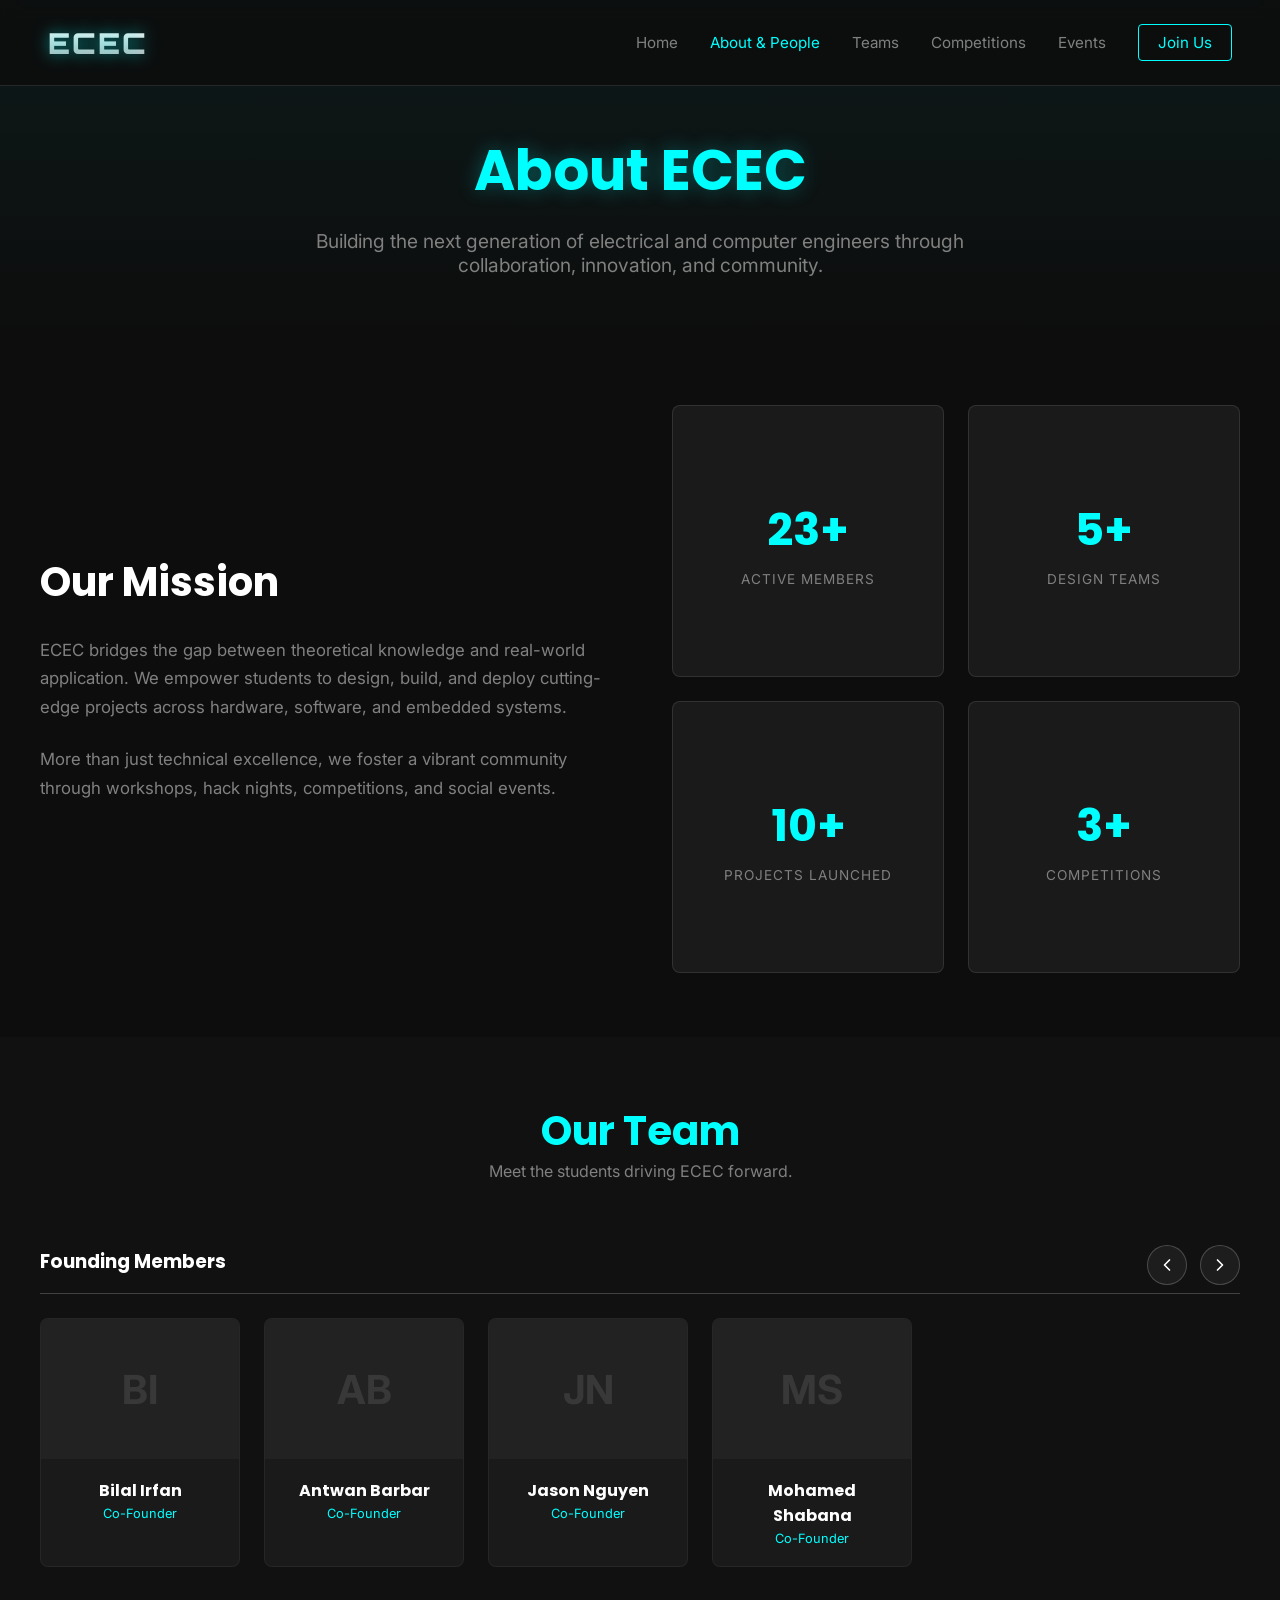
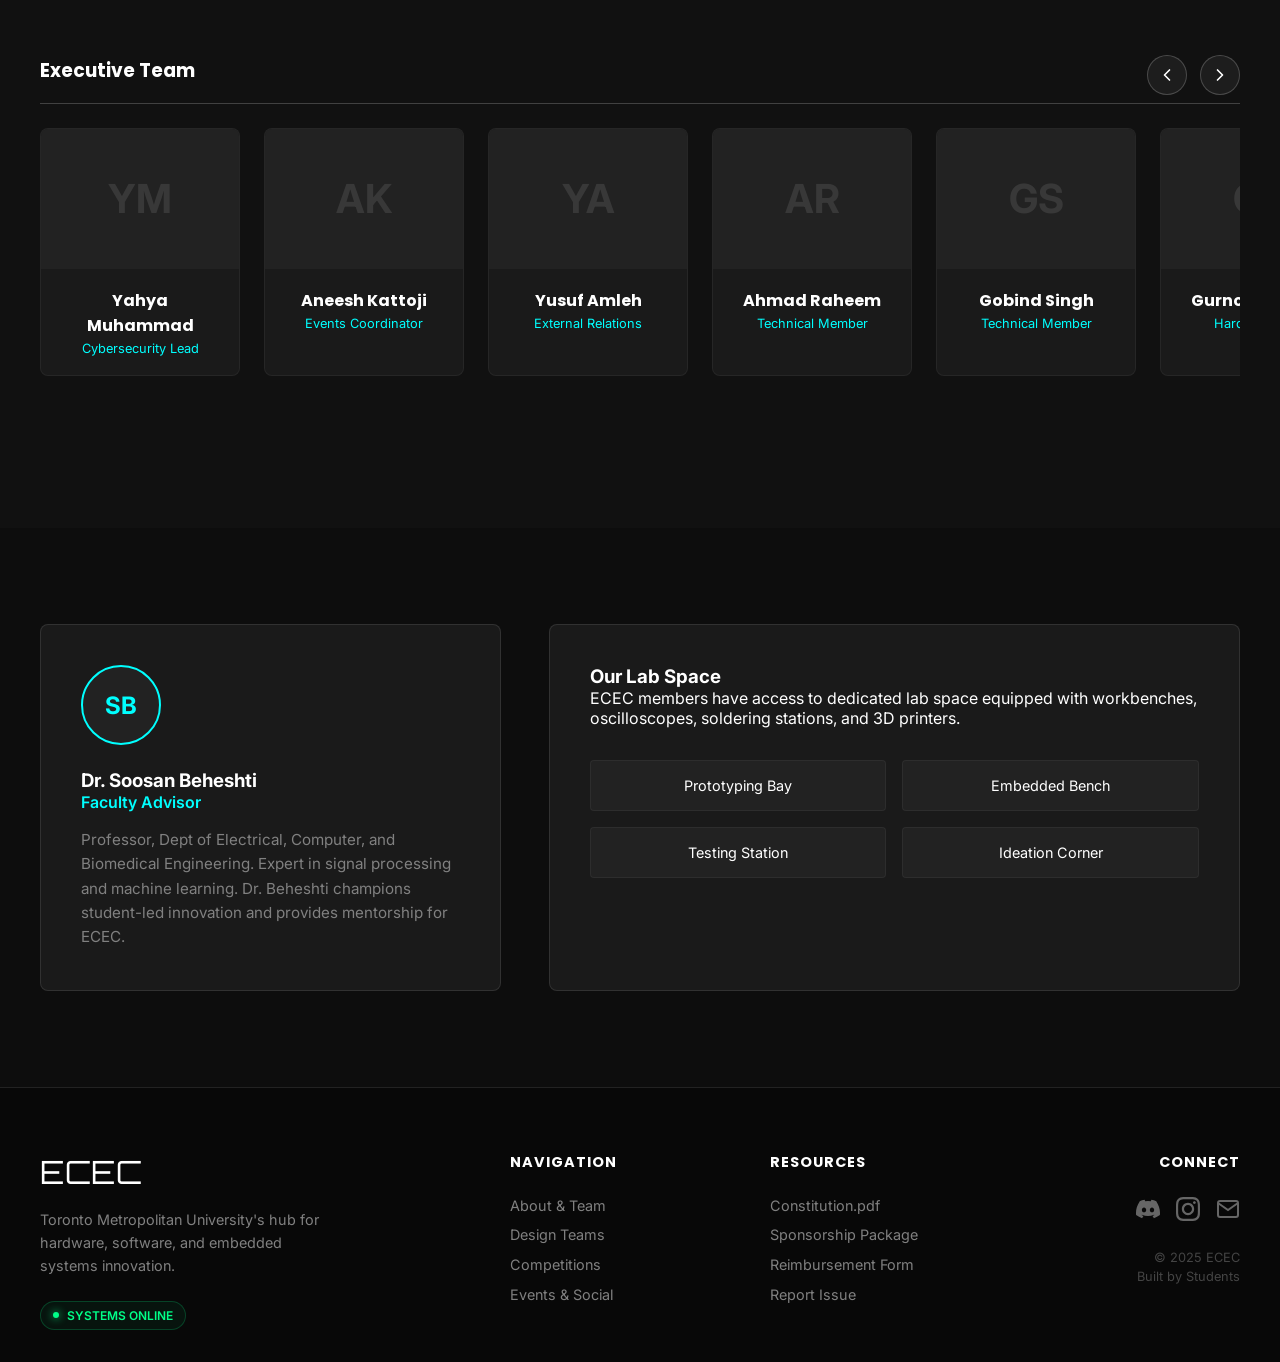
==== about.html @ d382c31d "Add files via upload" ====
<!DOCTYPE html>
<html lang="en">
<head>
    <meta charset="UTF-8">
    <meta name="viewport" content="width=device-width, initial-scale=1.0">
    <title>About - ECEC</title>
    
    <!-- Fonts -->
    <link rel="preconnect" href="https://fonts.googleapis.com">
    <link rel="preconnect" href="https://fonts.gstatic.com" crossorigin>
    <link href="https://fonts.googleapis.com/css2?family=Inter:wght@400;500;600&family=Poppins:wght@600;700;800&display=swap" rel="stylesheet">
    <link href="https://fonts.googleapis.com/css2?family=Orbitron:wght@900&display=swap" rel="stylesheet">
    
    <link rel="stylesheet" href="style.css">
    <link rel="stylesheet" href="about.css">
</head>
<body>

    <!-- Scroll Progress -->
    <div id="scroll-progress"></div>

    <!-- Navbar -->
    <nav class="navbar">
        <a href="index.html" class="nav-logo">ECEC</a>
        <div class="nav-links">
            <a href="index.html">Home</a>
            <a href="about.html" class="active">About & People</a>
            <a href="teams.html">Teams</a>
            <a href="competitions.html">Competitions</a>
            <a href="events.html">Events</a>
            <a href="contact.html" class="cta-link">Join Us</a>
        </div>
        <div class="mobile-menu-btn">☰</div>
    </nav>

    <!-- Page Hero -->
    <header class="page-hero">
        <div class="hero-content">
            <h1>About ECEC</h1>
            <p>Building the next generation of electrical and computer engineers through collaboration, innovation, and community.</p>
        </div>
    </header>

    <!-- Mission & Stats Section -->
    <section class="mission-section">
        <div class="container mission-layout">
            <div class="mission-text">
                <h2>Our Mission</h2>
                <p>ECEC bridges the gap between theoretical knowledge and real-world application. We empower students to design, build, and deploy cutting-edge projects across hardware, software, and embedded systems.</p>
                <p>More than just technical excellence, we foster a vibrant community through workshops, hack nights, competitions, and social events.</p>
            </div>
            <div class="stats-grid">
                <div class="stat-card"><div class="stat-number">23+</div><div class="stat-label">Active Members</div></div>
                <div class="stat-card"><div class="stat-number">5+</div><div class="stat-label">Design Teams</div></div>
                <div class="stat-card"><div class="stat-number">10+</div><div class="stat-label">Projects Launched</div></div>
                <div class="stat-card"><div class="stat-number">3+</div><div class="stat-label">Competitions</div></div>
            </div>
        </div>
    </section>

    <!-- Team Section -->
    <section class="people-section">
        <div class="container people-container">
            <div class="section-header">
                <h2>Our Team</h2>
                <p>Meet the students driving ECEC forward.</p>
            </div>

            <!-- Row 1: Founders -->
            <div class="people-row">
                <div class="category-group">
                    <div class="group-header">
                        <h3>Founding Members</h3>
                        <div class="scroll-controls">
                            <!-- Scroll Founders Grid -->
                            <button class="scroll-btn left" aria-label="Scroll Left" onclick="scrollGrid('founders-grid', -300)">
                                <svg width="24" height="24" viewBox="0 0 24 24" fill="none" stroke="currentColor" stroke-width="2"><polyline points="15 18 9 12 15 6"></polyline></svg>
                            </button>
                            <button class="scroll-btn right" aria-label="Scroll Right" onclick="scrollGrid('founders-grid', 300)">
                                <svg width="24" height="24" viewBox="0 0 24 24" fill="none" stroke="currentColor" stroke-width="2"><polyline points="9 18 15 12 9 6"></polyline></svg>
                            </button>
                        </div>
                    </div>
                    
                    <div class="scroll-container" id="founders-grid">
                        <div class="people-grid">
                            <div class="person-card"><div class="initials">BI</div><div class="person-info"><h4>Bilal Irfan</h4><span class="role">Co-Founder</span></div></div>
                            <div class="person-card"><div class="initials">AB</div><div class="person-info"><h4>Antwan Barbar</h4><span class="role">Co-Founder</span></div></div>
                            <div class="person-card"><div class="initials">JN</div><div class="person-info"><h4>Jason Nguyen</h4><span class="role">Co-Founder</span></div></div>
                            <div class="person-card"><div class="initials">MS</div><div class="person-info"><h4>Mohamed Shabana</h4><span class="role">Co-Founder</span></div></div>
                        </div>
                    </div>
                </div>
            </div>

            <!-- Row 2: Execs (DUPLICATE REMOVED & ID FIXED) -->
            <div class="people-row">
                <div class="category-group">
                    <div class="group-header">
                        <h3>Executive Team</h3>
                        <div class="scroll-controls">
                            <!-- FIXED: Now targeting 'exec-grid' instead of 'founders-grid' -->
                            <button class="scroll-btn left" aria-label="Scroll Left" onclick="scrollGrid('exec-grid', -300)">
                                <svg width="24" height="24" viewBox="0 0 24 24" fill="none" stroke="currentColor" stroke-width="2"><polyline points="15 18 9 12 15 6"></polyline></svg>
                            </button>
                            <button class="scroll-btn right" aria-label="Scroll Right" onclick="scrollGrid('exec-grid', 300)">
                                <svg width="24" height="24" viewBox="0 0 24 24" fill="none" stroke="currentColor" stroke-width="2"><polyline points="9 18 15 12 9 6"></polyline></svg>
                            </button>
                        </div>
                    </div>

                    <div class="scroll-container" id="exec-grid">
                        <div class="people-grid">
                            <div class="person-card"><div class="initials">YM</div><div class="person-info"><h4>Yahya Muhammad</h4><span class="role">Cybersecurity Lead</span></div></div>
                            <div class="person-card"><div class="initials">AK</div><div class="person-info"><h4>Aneesh Kattoji</h4><span class="role">Events Coordinator</span></div></div>
                            <div class="person-card"><div class="initials">YA</div><div class="person-info"><h4>Yusuf Amleh</h4><span class="role">External Relations</span></div></div>
                            <div class="person-card"><div class="initials">AR</div><div class="person-info"><h4>Ahmad Raheem</h4><span class="role">Technical Member</span></div></div>
                            <div class="person-card"><div class="initials">GS</div><div class="person-info"><h4>Gobind Singh</h4><span class="role">Technical Member</span></div></div>
                            <div class="person-card"><div class="initials">GB</div><div class="person-info"><h4>Gurnoor Bhatoa</h4><span class="role">Hardware Lead</span></div></div>
                            <div class="person-card"><div class="initials">KK</div><div class="person-info"><h4>Kagan Katran</h4><span class="role">Innovation Officer</span></div></div>
                            <div class="person-card"><div class="initials">DI</div><div class="person-info"><h4>Daanisha Islam</h4><span class="role">Electronics Specialist</span></div></div>
                            <div class="person-card"><div class="initials">AS</div><div class="person-info"><h4>Anokh Soin</h4><span class="role">Circuit Design Lead</span></div></div>
                            <div class="person-card"><div class="initials">SC</div><div class="person-info"><h4>Sheldon Cerejo</h4><span class="role">Media Director</span></div></div>
                            <div class="person-card"><div class="initials">AS</div><div class="person-info"><h4>Abesa Sivananthan</h4><span class="role">Research Coord.</span></div></div>
                            <div class="person-card"><div class="initials">BT</div><div class="person-info"><h4>Bhavishey Thapar</h4><span class="role">Technical Advisor</span></div></div>
                            <div class="person-card"><div class="initials">TK</div><div class="person-info"><h4>Talha Khalid</h4><span class="role">Competitions Lead</span></div></div>
                            <div class="person-card"><div class="initials">MY</div><div class="person-info"><h4>Muneebah Younas</h4><span class="role">Academic Liaison</span></div></div>
                            <div class="person-card"><div class="initials">MA</div><div class="person-info"><h4>Mina Adnan</h4><span class="role">Robotics Lead</span></div></div>
                            <div class="person-card"><div class="initials">FM</div><div class="person-info"><h4>Fatema Mirza</h4><span class="role">Technical Member</span></div></div>
                            <div class="person-card"><div class="initials">AH</div><div class="person-info"><h4>Amir Halvachi</h4><span class="role">Avionics Lead</span></div></div>
                        </div>
                    </div>
                </div>
            </div>

        </div>
    </section>

    <!-- Faculty & Lab Section -->
    <section class="faculty-section">
        <div class="container faculty-grid">
            <div class="faculty-card">
                <div class="faculty-initials">SB</div>
                <h3>Dr. Soosan Beheshti</h3>
                <p class="faculty-title">Faculty Advisor</p>
                <p class="faculty-bio">Professor, Dept of Electrical, Computer, and Biomedical Engineering. Expert in signal processing and machine learning. Dr. Beheshti champions student-led innovation and provides mentorship for ECEC.</p>
            </div>
            <div class="lab-card">
                <h3>Our Lab Space</h3>
                <p>ECEC members have access to dedicated lab space equipped with workbenches, oscilloscopes, soldering stations, and 3D printers.</p>
                <div class="lab-features">
                    <span>Prototyping Bay</span><span>Embedded Bench</span><span>Testing Station</span><span>Ideation Corner</span>
                </div>
            </div>
        </div>
    </section>

    <!-- System Footer -->
    <footer class="sys-footer">
        <div class="footer-grid">
            <div class="footer-col brand-col">
                <a href="index.html" class="footer-logo">ECEC</a>
                <p class="footer-desc">Toronto Metropolitan University's hub for hardware, software, and embedded systems innovation.</p>
                <div class="status-badge"><span class="dot"></span> SYSTEMS ONLINE</div>
            </div>
            <div class="footer-col">
                <h4>NAVIGATION</h4>
                <ul class="footer-links">
                    <li><a href="about.html">About & Team</a></li>
                    <li><a href="teams.html">Design Teams</a></li>
                    <li><a href="competitions.html">Competitions</a></li>
                    <li><a href="events.html">Events & Social</a></li>
                </ul>
            </div>
            <div class="footer-col">
                <h4>RESOURCES</h4>
                <ul class="footer-links">
                    <li><a href="#">Constitution.pdf</a></li>
                    <li><a href="#">Sponsorship Package</a></li>
                    <li><a href="#">Reimbursement Form</a></li>
                    <li><a href="contact.html">Report Issue</a></li>
                </ul>
            </div>
            <div class="footer-col">
                <h4>CONNECT</h4>
                <div class="social-icons">
                    <a href="#" aria-label="Discord"><svg width="24" height="24" viewBox="0 0 24 24" fill="currentColor"><path d="M20.317 4.37a19.791 19.791 0 0 0-4.885-1.515.074.074 0 0 0-.079.037c-.21.375-.444.864-.608 1.25a18.27 18.27 0 0 0-5.487 0 12.64 12.64 0 0 0-.617-1.25.077.077 0 0 0-.079-.037A19.736 19.736 0 0 0 3.677 4.37a.07.07 0 0 0-.032.027C.533 9.046-.32 13.58.099 18.057a.082.082 0 0 0 .031.057 19.9 19.9 0 0 0 5.993 3.03.078.078 0 0 0 .084-.028 14.09 14.09 0 0 0 1.226-1.994.076.076 0 0 0-.041-.106 13.107 13.107 0 0 1-1.872-.892.077.077 0 0 1-.008-.128 10.2 10.2 0 0 0 .372-.292.074.074 0 0 1 .077-.01c3.928 1.793 8.18 1.793 12.062 0a.074.074 0 0 1 .078.01c.12.098.246.198.373.292a.077.077 0 0 1-.006.127 12.299 12.299 0 0 1-1.873.892.077.077 0 0 0-.041.107c.36.698.772 1.362 1.225 1.993a.076.076 0 0 0 .084.028 19.839 19.839 0 0 0 6.002-3.03.077.077 0 0 0 .032-.054c.5-5.177-.838-9.674-3.549-13.66a.061.061 0 0 0-.031-.03zM8.02 15.33c-1.183 0-2.157-1.085-2.157-2.419 0-1.333.956-2.419 2.157-2.419 1.21 0 2.176 1.096 2.157 2.42 0 1.333-.956 2.418-2.157 2.418zm7.975 0c-1.183 0-2.157-1.085-2.157-2.419 0-1.333.955-2.419 2.157-2.419 1.21 0 2.176 1.096 2.157 2.42 0 1.333-.946 2.418-2.157 2.418z"/></svg></a>
                    <a href="#" aria-label="Instagram"><svg width="24" height="24" viewBox="0 0 24 24" fill="currentColor"><path d="M12 2.163c3.204 0 3.584.012 4.85.07 3.252.148 4.771 1.691 4.919 4.919.058 1.265.069 1.645.069 4.849 0 3.205-.012 3.584-.069 4.849-.149 3.225-1.664 4.771-4.919 4.919-1.266.058-1.644.07-4.85.07-3.204 0-3.584-.012-4.849-.07-3.26-.149-4.771-1.699-4.919-4.92-.058-1.265-.07-1.644-.07-4.849 0-3.204.013-3.583.07-4.849.149-3.227 1.664-4.771 4.919-4.919 1.266-.057 1.645-.069 4.849-.069zm0-2.163c-3.259 0-3.667.014-4.947.072-4.358.2-6.78 2.618-6.98 6.98-.059 1.281-.073 1.689-.073 4.948 0 3.259.014 3.668.072 4.948.2 4.358 2.618 6.78 6.98 6.98 1.281.058 1.689.072 4.948.072 3.259 0 3.668-.014 4.948-.072 4.354-.2 6.782-2.618 6.979-6.98.059-1.28.073-1.689.073-4.948 0-3.259-.014-3.667-.072-4.947-.196-4.354-2.617-6.78-6.979-6.98-1.281-.059-1.69-.073-4.949-.073zm0 5.838c-3.403 0-6.162 2.759-6.162 6.162s2.759 6.163 6.162 6.163 6.162-2.759 6.162-6.163c0-3.403-2.759-6.162-6.162-6.162zm0 10.162c-2.209 0-4-1.79-4-4 0-2.209 1.791-4 4-4s4 1.791 4 4c0 2.21-1.791 4-4 4zm6.406-11.845c-.796 0-1.441.645-1.441 1.44s.645 1.44 1.441 1.44c.795 0 1.439-.645 1.439-1.44s-.644-1.44-1.439-1.44z"/></svg></a>
                    <a href="#" aria-label="Email"><svg width="24" height="24" viewBox="0 0 24 24" fill="none" stroke="currentColor" stroke-width="2"><path d="M4 4h16c1.1 0 2 .9 2 2v12c0 1.1-.9 2-2 2H4c-1.1 0-2-.9-2-2V6c0-1.1.9-2 2-2z"></path><polyline points="22,6 12,13 2,6"></polyline></svg></a>
                </div>
                <p class="copyright">&copy; 2025 ECEC<br>Built by Students</p>
            </div>
        </div>
    </footer>

    <script src="script.js"></script>
    <script>
        function scrollGrid(elementId, distance) {
            const container = document.getElementById(elementId);
            if (container) {
                container.scrollBy({
                    left: distance,
                    behavior: 'smooth'
                });
            } else {
                console.error("Container not found:", elementId);
            }
        }
    </script>

</body>
</html>
---- style.css ----
/* style.css - Complete Updated File */

/* Variables */
:root {
    --bg-color: #0D0D0D;
    --card-bg: #1A1A1A;
    --neon-blue: #00FFFF;
    --text-color: #FFFFFF;
    --text-muted: #808080;
    --font-heading: 'Poppins', sans-serif; /* Default Heading */
    --font-body: 'Inter', sans-serif;
    --font-tech: 'Orbitron', sans-serif; /* For Logo */
    --font-cool: 'Space Grotesk', sans-serif; /* For Feature Titles */
}

/* Reset */
* { margin: 0; padding: 0; box-sizing: border-box; }

body {
    background-color: var(--bg-color);
    color: var(--text-color);
    font-family: var(--font-body);
    overflow-x: hidden;
    display: flex;
    flex-direction: column;
    min-height: 100vh;
}

a { text-decoration: none; color: inherit; }

/* Loader */
#loader {
    position: fixed; top: 0; left: 0; width: 100%; height: 100%;
    background: var(--bg-color); z-index: 9999;
    display: flex; justify-content: center; align-items: center;
    transition: opacity 0.5s ease;
}
.loader-content { text-align: center; width: 300px; }
.glitch-text { 
    font-family: 'Orbitron', sans-serif; /* Change this line */
    font-weight: 900; /* Make it extra bold */
    letter-spacing: 4px; /* Give it some techy spacing */
    font-size: 4rem; 
    color: var(--neon-blue); 
    text-shadow: 0 0 20px var(--neon-blue); 
    margin-bottom: 20px; 
}
.progress-bar { width: 100%; height: 4px; background: #333; border-radius: 2px; overflow: hidden; }
.progress-fill { width: 0%; height: 100%; background: var(--neon-blue); box-shadow: 0 0 10px var(--neon-blue); transition: width 0.2s; }
.loader-status { display: flex; justify-content: space-between; color: var(--neon-blue); font-family: monospace; font-size: 0.9rem; margin-top: 10px; }

/* Scroll Progress */
#scroll-progress {
    position: fixed; top: 0; left: 0; height: 3px; background: var(--neon-blue);
    width: 0%; z-index: 1000; box-shadow: 0 0 10px var(--neon-blue);
}

/* Navbar */
.navbar {
    position: fixed; top: 0; width: 100%; padding: 1.5rem 3rem;
    display: flex; justify-content: space-between; align-items: center;
    background: rgba(13, 13, 13, 0.8); backdrop-filter: blur(10px); z-index: 100;
    border-bottom: 1px solid rgba(255, 255, 255, 0.1);
}

/* Navbar Logo Styling & Animation (UPDATED: Option 1 Orbitron) */
.nav-logo {
    font-family: var(--font-tech); /* NEW FONT */
    font-weight: 900; 
    font-size: 1.8rem;
    letter-spacing: 2px;
    background: linear-gradient(to bottom, #fff, #aaa);
    -webkit-background-clip: text;
    -webkit-text-fill-color: transparent;
    text-shadow: 0px 0px 15px rgba(0, 255, 255, 0.5); /* Cyan Glow */
    text-decoration: none;
    text-transform: uppercase;
    position: relative;
    transition: all 0.3s cubic-bezier(0.4, 0, 0.2, 1);
}

.nav-logo:hover {
    letter-spacing: 4px; /* Expands width */
    text-shadow: 
        0 0 10px rgba(0, 255, 255, 0.8),
        0 0 20px rgba(0, 255, 255, 0.4),
        0 0 40px rgba(0, 255, 255, 0.2);
    transform: translateY(-1px);
}

.nav-logo::after {
    content: '';
    display: inline-block;
    width: 8px;
    height: 8px;
    background-color: var(--neon-blue);
    margin-left: 5px;
    box-shadow: 0 0 10px var(--neon-blue);
    opacity: 0;
    transition: opacity 0.2s;
}

.nav-logo:hover::after {
    opacity: 1;
    animation: blink 1s infinite;
}

@keyframes blink {
    0%, 100% { opacity: 1; }
    50% { opacity: 0; }
}

.nav-links { display: flex; gap: 2rem; align-items: center; }
.nav-links a { font-family: var(--font-body); font-size: 0.95rem; color: var(--text-muted); transition: color 0.3s; }
.nav-links a:hover, .nav-links a.active { color: var(--neon-blue); }
.nav-links .cta-link {
    padding: 0.5rem 1.2rem; border: 1px solid var(--neon-blue); color: var(--neon-blue);
    border-radius: 4px; transition: all 0.3s;
}
.nav-links .cta-link:hover { background: var(--neon-blue); color: var(--bg-color); box-shadow: 0 0 15px rgba(0, 255, 255, 0.4); }
.mobile-menu-btn { display: none; cursor: pointer; font-size: 1.5rem; }

/* Hero Section */
.hero {
    position: relative;
    height: 100vh;
    display: flex;
    justify-content: center;
    align-items: center;
    text-align: center;
    padding: 0 2rem;
    width: 100%;
}

#particle-canvas { position: absolute; top: 0; left: 0; width: 100%; height: 100%; z-index: 1; }

.hero-content {
    position: relative;
    z-index: 2;
    max-width: 900px;
    margin: 0 auto;
}

.hero h1 {
    font-family: var(--font-heading);
    font-size: 4.5rem;
    line-height: 1.1;
    margin-bottom: 1.5rem;
    font-weight: 800;
    letter-spacing: -1px;
}
.hero h1 .highlight { color: var(--neon-blue); text-shadow: 0 0 30px rgba(0, 255, 255, 0.3); }

.hero p {
    font-size: 1.2rem; color: var(--text-muted); margin-bottom: 2.5rem;
    max-width: 700px; margin-left: auto; margin-right: auto;
}

.hero-buttons { display: flex; gap: 1rem; justify-content: center; }
.btn { padding: 1rem 2.5rem; font-weight: 600; border-radius: 6px; transition: all 0.3s ease; cursor: pointer; }
.btn.primary { background: linear-gradient(135deg, var(--neon-blue), rgba(0, 255, 255, 0.7)); color: var(--bg-color); box-shadow: 0 4px 15px rgba(0, 255, 255, 0.3); }
.btn.primary:hover { transform: translateY(-2px); box-shadow: 0 6px 20px rgba(0, 255, 255, 0.5); }
.btn.secondary { background: transparent; color: var(--text-color); border: 1px solid rgba(255, 255, 255, 0.2); }
.btn.secondary:hover { border-color: var(--text-color); }

/* Features Section (UPDATED) */
.features-section { padding: 6rem 2rem; background: var(--bg-color); position: relative; z-index: 2; }
.container { max-width: 1200px; margin: 0 auto; display: grid; grid-template-columns: repeat(auto-fit, minmax(250px, 1fr)); gap: 2rem; }

.feature-card { 
    background: var(--card-bg); 
    padding: 2rem; 
    border-radius: 12px; 
    border: 1px solid rgba(255, 255, 255, 0.05); 
    transition: all 0.3s ease;
    text-decoration: none;
    display: flex;
    flex-direction: column;
    color: inherit;
    justify-content: space-between; /* Fix for spacing */
    min-height: 280px; /* Adjusted height */
}

.feature-card:hover { border-color: var(--neon-blue); transform: translateY(-5px); box-shadow: 0 10px 30px rgba(0, 0, 0, 0.5); }

.feature-card .icon { font-size: 2.5rem; margin-bottom: 1rem; }

/* New Cool Font for Titles */
.feature-card h3 { 
    font-family: var(--font-cool); 
    margin-bottom: 0.5rem; 
    color: var(--text-color);
    font-size: 1.5rem;
    text-transform: uppercase;
    letter-spacing: 1px;
}

.feature-card p { 
    font-size: 0.95rem; 
    color: var(--text-muted); 
    line-height: 1.6; 
    margin-bottom: 2rem; /* Added spacing */
    flex-grow: 1; 
}

/* Learn More Link Animation */
.learn-more {
    margin-top: auto;
    color: var(--neon-blue);
    font-size: 0.9rem;
    font-weight: 600;
    opacity: 0;
    transform: translateY(10px);
    transition: all 0.3s ease;
}

.feature-card:hover .learn-more {
    opacity: 1;
    transform: translateY(0);
}

/* System Footer Styling (UPDATED Alignment) */
.sys-footer {
    background: #080808;
    border-top: 1px solid #222;
    padding: 4rem 2rem 2rem;
    font-size: 0.9rem;
    margin-top: auto; 
}

.footer-grid {
    max-width: 1200px;
    margin: 0 auto;
    display: grid;
    grid-template-columns: 2fr 1fr 1fr 1fr;
    gap: 3rem;
    align-items: start;
}

.footer-col { text-align: left; }

/* Brand Column */
.brand-col {
    display: flex;
    flex-direction: column;
    align-items: flex-start;
}

.footer-logo {
    font-family: var(--font-tech); /* Matches Navbar */
    font-size: 2rem;
    color: #fff;
    text-decoration: none;
    margin-bottom: 1rem;
    display: inline-block;
    transition: 0.3s;
}

.footer-logo:hover {
    color: var(--neon-blue);
    text-shadow: 0 0 15px rgba(0, 255, 255, 0.4);
}

.footer-desc {
    color: var(--text-muted);
    line-height: 1.6;
    margin-bottom: 1.5rem;
    max-width: 300px;
}

/* Connect Column (Right Aligned) */
.footer-col:last-child {
    text-align: right;
    display: flex;
    flex-direction: column;
    align-items: flex-end;
}

.status-badge {
    display: inline-flex;
    align-items: center;
    gap: 8px;
    background: rgba(0, 255, 136, 0.05);
    border: 1px solid rgba(0, 255, 136, 0.2);
    padding: 6px 12px;
    border-radius: 20px;
    font-size: 0.75rem;
    color: #00FF88;
    font-weight: 600;
}

.status-badge .dot {
    width: 6px; height: 6px;
    background: #00FF88; border-radius: 50%;
    box-shadow: 0 0 8px #00FF88;
    animation: pulse 2s infinite;
}

@keyframes pulse {
    0% { opacity: 1; }
    50% { opacity: 0.4; }
    100% { opacity: 1; }
}

.footer-col h4 {
    color: #fff;
    font-family: var(--font-heading);
    font-size: 0.9rem;
    margin-bottom: 1.5rem;
    letter-spacing: 1px;
}

.footer-links { list-style: none; padding: 0; }
.footer-links li { margin-bottom: 0.8rem; }
.footer-links a { color: var(--text-muted); text-decoration: none; transition: 0.2s; }
.footer-links a:hover { color: var(--neon-blue); padding-left: 5px; }

.social-icons {
    display: flex; gap: 1rem; margin-bottom: 1.5rem;
    justify-content: flex-end;
}

.social-icons a { color: #666; transition: 0.3s; }
.social-icons a:hover { color: #fff; transform: translateY(-3px); }

.copyright { color: #444; font-size: 0.8rem; line-height: 1.5; }

/* Responsive */
@media (max-width: 900px) {
    .footer-grid { grid-template-columns: 1fr 1fr; gap: 2rem; }
    .brand-col { grid-column: span 2; }
}

@media (max-width: 768px) {
    .nav-links { display: none; }
    .mobile-menu-btn { display: block; }
    .hero h1 { font-size: 3rem; }
    .footer-grid { grid-template-columns: 1fr; }
    .brand-col { grid-column: span 1; }
    
    /* Reset Connect column on mobile */
    .footer-col:last-child {
        text-align: left;
        align-items: flex-start;
    }
    .social-icons { justify-content: flex-start; }
}

/* Add this to the bottom of style.css */

/* Mobile Menu Styles */
@media (max-width: 768px) {
    .nav-links {
        display: flex; /* Keep flex for layout */
        flex-direction: column;
        position: absolute;
        top: 70px; /* Push below navbar */
        right: 0;
        width: 100%;
        background: rgba(13, 13, 13, 0.95); /* Dark background */
        backdrop-filter: blur(10px);
        padding: 2rem 0;
        border-bottom: 1px solid rgba(255, 255, 255, 0.1);
        
        /* Hide by default using transform/opacity for smooth animation */
        transform: translateY(-20px);
        opacity: 0;
        pointer-events: none; /* Prevent clicking when hidden */
        transition: all 0.3s ease;
    }

    /* The 'Active' Class - JS will add this */
    .nav-links.nav-active {
        transform: translateY(0);
        opacity: 1;
        pointer-events: all;
    }

    .nav-links a {
        font-size: 1.2rem;
        padding: 1rem 0;
        width: 100%;
        text-align: center;
    }

    .nav-links .cta-link {
        width: 80%;
        margin: 1rem auto;
        text-align: center;
        display: block;
    }
}
---- about.css ----
/* about.css - Complete File */

/* Page Hero */
.page-hero {
    padding: 8rem 2rem 4rem;
    text-align: center;
    background: linear-gradient(180deg, rgba(0, 255, 255, 0.05) 0%, transparent 100%);
}

.page-hero h1 {
    font-family: var(--font-heading);
    font-size: 3.5rem;
    color: var(--neon-blue);
    text-shadow: 0 0 20px rgba(0, 255, 255, 0.3);
    margin-bottom: 1rem;
}

.page-hero p {
    font-size: 1.2rem;
    color: var(--text-muted);
    max-width: 700px;
    margin: 0 auto;
}

/* Mission Section - SIDE BY SIDE LAYOUT */
.mission-section { padding: 4rem 2rem; }

.mission-layout {
    display: grid;
    grid-template-columns: 1fr 1fr; /* Split 50/50 */
    gap: 4rem;
    align-items: center; /* Vertically center content */
}

.mission-text { text-align: left; }
.mission-text h2 { font-family: var(--font-heading); font-size: 2.5rem; margin-bottom: 1.5rem; }
.mission-text p { font-size: 1.05rem; color: var(--text-muted); margin-bottom: 1.5rem; line-height: 1.7; }

/* Stats Grid */
.stats-grid {
    display: grid;
    grid-template-columns: 1fr 1fr; /* 2x2 Grid */
    gap: 1.5rem;
}

.stat-card {
    background: var(--card-bg);
    padding: 2.5rem 1.5rem;
    border-radius: 8px;
    text-align: center;
    border: 1px solid rgba(255, 255, 255, 0.1);
    transition: 0.3s;
    display: flex;
    flex-direction: column;
    justify-content: center;
    aspect-ratio: 1/1; /* Square boxes */
}

.stat-card:hover { border-color: var(--neon-blue); transform: translateY(-5px); }

.stat-number {
    font-family: var(--font-heading);
    font-size: 2.8rem;
    font-weight: 700;
    color: var(--neon-blue);
    margin-bottom: 0.5rem;
}

.stat-label { color: var(--text-muted); text-transform: uppercase; letter-spacing: 1px; font-size: 0.85rem; }

/* People Section - FIXED STACKING */
.people-section { padding: 4rem 2rem; background: #111; }

.section-header { text-align: center; margin-bottom: 4rem; }
.section-header h2 { color: var(--neon-blue); font-size: 2.5rem; font-family: var(--font-heading); }
.section-header p { color: var(--text-muted); }

/* Ensure the container is a block to force vertical stacking */
.people-container {
    display: block !important;
    max-width: 1200px;
    margin: 0 auto;
}

/* Force rows to stack vertically */
.people-row {
    width: 100%;
    margin-bottom: 4rem;
    display: block;
    clear: both;
}

.category-group {
    width: 100%;
    display: block;
}

.category-group h3 {
    font-family: var(--font-heading);
    border-bottom: 1px solid rgba(255, 255, 255, 0.2);
    padding-bottom: 0.5rem;
    margin-bottom: 1.5rem;
    color: var(--text-color);
}

/* Horizontal Scroll Container */
.scroll-container {
    width: 100%;
    overflow-x: auto; /* Enable horizontal scroll */
    padding-bottom: 1.5rem; /* Space for scrollbar */
    -webkit-overflow-scrolling: touch; /* Smooth scroll on mobile */
}

/* Custom Scrollbar for Chrome/Safari */
.scroll-container::-webkit-scrollbar {
    height: 8px;
}
.scroll-container::-webkit-scrollbar-track {
    background: #222;
    border-radius: 4px;
}
.scroll-container::-webkit-scrollbar-thumb {
    background: #444;
    border-radius: 4px;
}
.scroll-container::-webkit-scrollbar-thumb:hover {
    background: var(--neon-blue);
}

.people-grid {
    display: flex; /* Horizontal layout inside scroll container */
    gap: 1.5rem;
    width: max-content; /* Ensure container expands to fit all cards */
}

.person-card {
    background: var(--card-bg);
    border-radius: 8px;
    overflow: hidden;
    border: 1px solid rgba(255, 255, 255, 0.05);
    transition: 0.3s;
    width: 200px; /* Fixed width for cards */
    flex-shrink: 0; /* Prevent shrinking */
}

.person-card:hover { border-color: var(--neon-blue); transform: translateY(-5px); }

.initials {
    height: 140px;
    background: #222;
    display: flex;
    align-items: center;
    justify-content: center;
    font-size: 2.5rem;
    font-weight: 700;
    color: rgba(255, 255, 255, 0.1);
}

.person-info { padding: 1.2rem; text-align: center; }
.person-info h4 { font-family: var(--font-heading); font-size: 1rem; margin-bottom: 0.2rem; color: #fff; }
.role { font-size: 0.8rem; color: var(--neon-blue); display: block; }

/* Faculty Section */
.faculty-section { padding: 6rem 2rem; }
.faculty-grid { display: grid; grid-template-columns: 1fr 1.5fr; gap: 3rem; }

.faculty-card, .lab-card {
    background: var(--card-bg);
    padding: 2.5rem;
    border-radius: 8px;
    border: 1px solid rgba(255, 255, 255, 0.1);
}

.faculty-initials {
    width: 80px; height: 80px; border-radius: 50%;
    background: #222; border: 2px solid var(--neon-blue);
    display: flex; align-items: center; justify-content: center;
    font-size: 1.5rem; font-weight: 700; color: var(--neon-blue);
    margin-bottom: 1.5rem;
}

.faculty-title { color: var(--neon-blue); margin-bottom: 1rem; font-weight: 600; }
.faculty-bio { font-size: 0.95rem; color: var(--text-muted); line-height: 1.6; }

.lab-features {
    display: grid; grid-template-columns: 1fr 1fr; gap: 1rem; margin-top: 2rem;
}
.lab-features span {
    background: #222; padding: 1rem; text-align: center;
    border-radius: 4px; font-size: 0.9rem; border: 1px solid rgba(255, 255, 255, 0.05);
}

/* Header Layout */
.group-header {
    display: flex;
    justify-content: space-between;
    align-items: center;
    border-bottom: 1px solid rgba(255, 255, 255, 0.2);
    padding-bottom: 0.5rem;
    margin-bottom: 1.5rem;
}

.group-header h3 {
    font-family: var(--font-heading);
    color: var(--text-color);
    margin: 0;
    border: none; /* Removed border from h3 since parent has it */
}

/* Scroll Buttons */
.scroll-controls {
    display: flex;
    gap: 0.8rem;
    position: relative; /* Add this */
    z-index: 10; /* Add this */
}

.scroll-btn {
    background: rgba(255, 255, 255, 0.05); /* Transparent dark */
    color: #fff;
    border: 1px solid rgba(255, 255, 255, 0.2);
    width: 40px; /* Slightly larger touch target */
    height: 40px;
    border-radius: 50%; /* Circular buttons looks more modern */
    cursor: pointer;
    display: flex;
    align-items: center;
    justify-content: center;
    transition: all 0.3s cubic-bezier(0.4, 0, 0.2, 1);
}

.scroll-btn svg {
    width: 20px;
    height: 20px;
    stroke-linecap: round;
    stroke-linejoin: round;
}

/* Hover State - Tech Glow */
.scroll-btn:hover {
    background: rgba(0, 255, 255, 0.1);
    border-color: var(--neon-blue);
    color: var(--neon-blue);
    box-shadow: 0 0 15px rgba(0, 255, 255, 0.3);
    transform: scale(1.1);
}

/* Active Click State */
.scroll-btn:active {
    transform: scale(0.95);
    background: var(--neon-blue);
    color: #000;
}


/* Responsive */
@media (max-width: 968px) {
    .mission-layout { grid-template-columns: 1fr; gap: 3rem; }
    .faculty-grid { grid-template-columns: 1fr; }
    
    /* On mobile, people rows naturally stack, but grid scroll stays */
    .people-grid { width: auto; flex-wrap: nowrap; overflow-x: auto; }
}
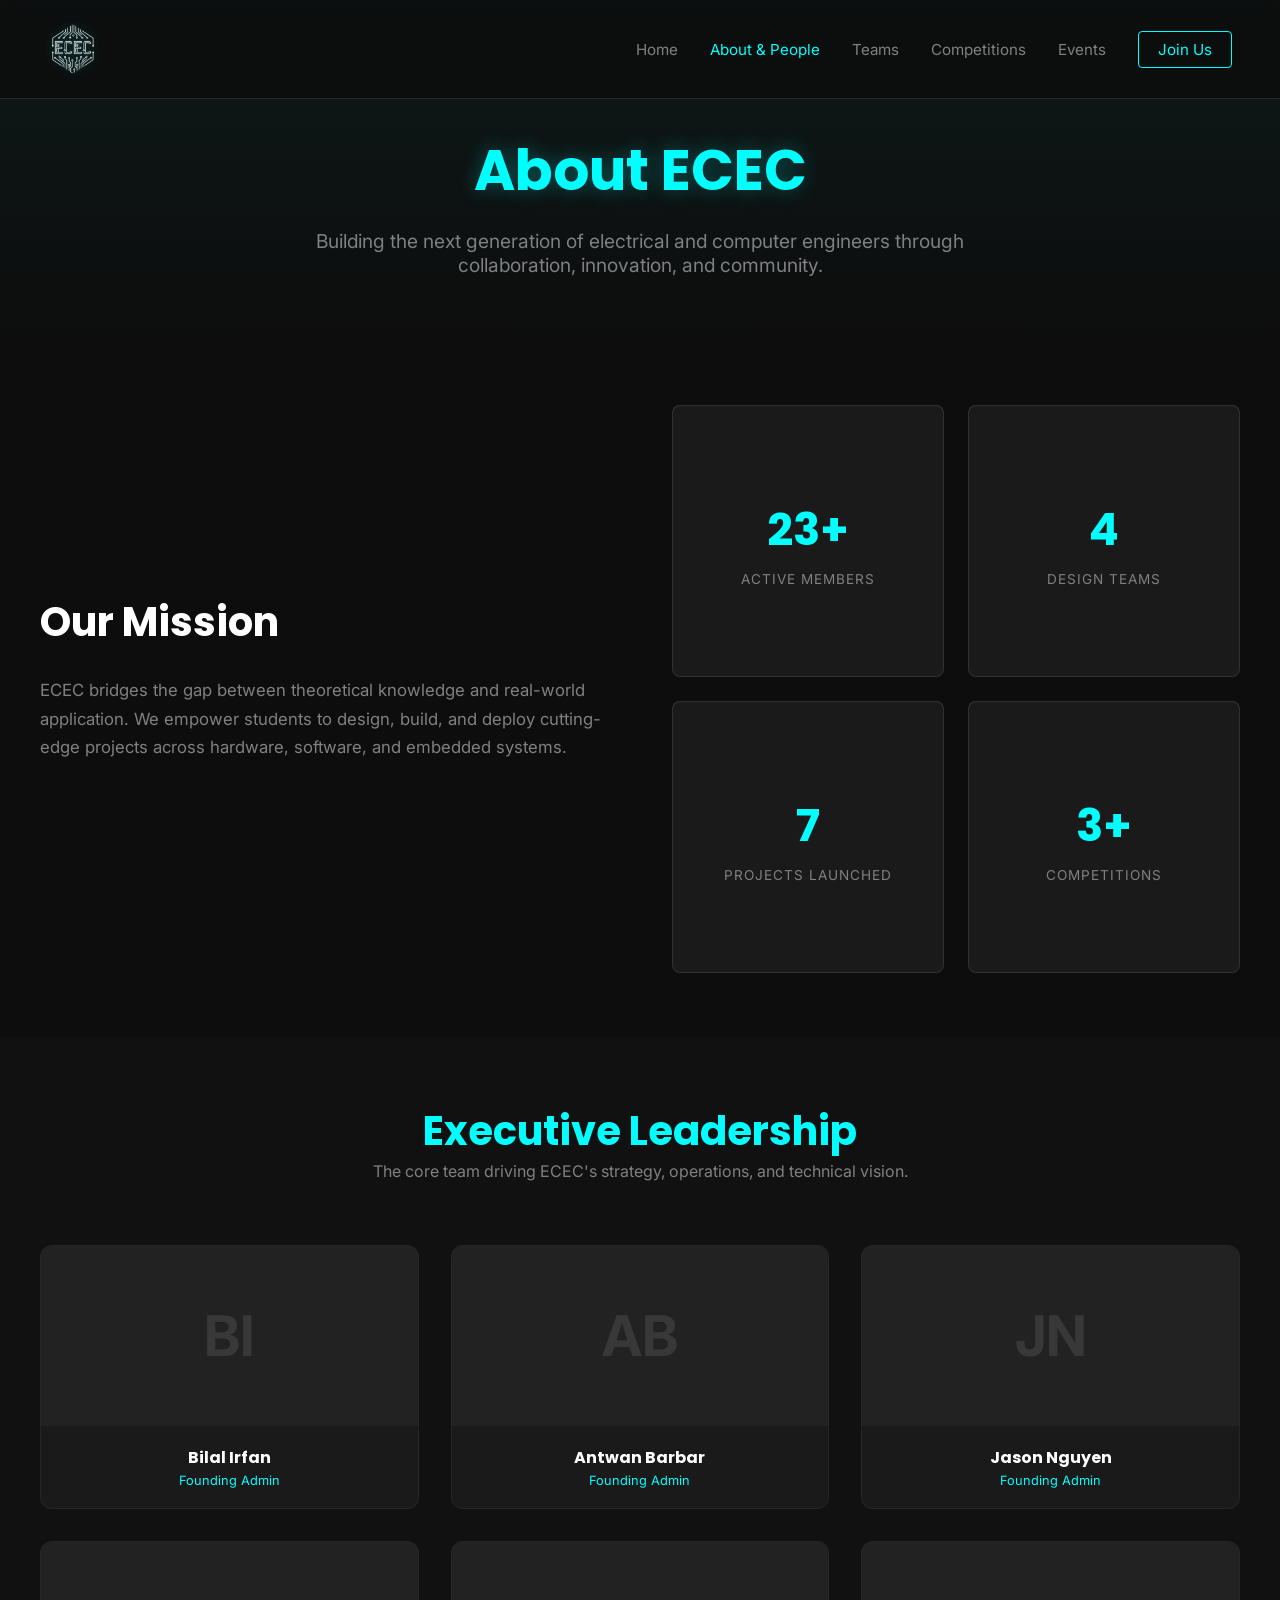
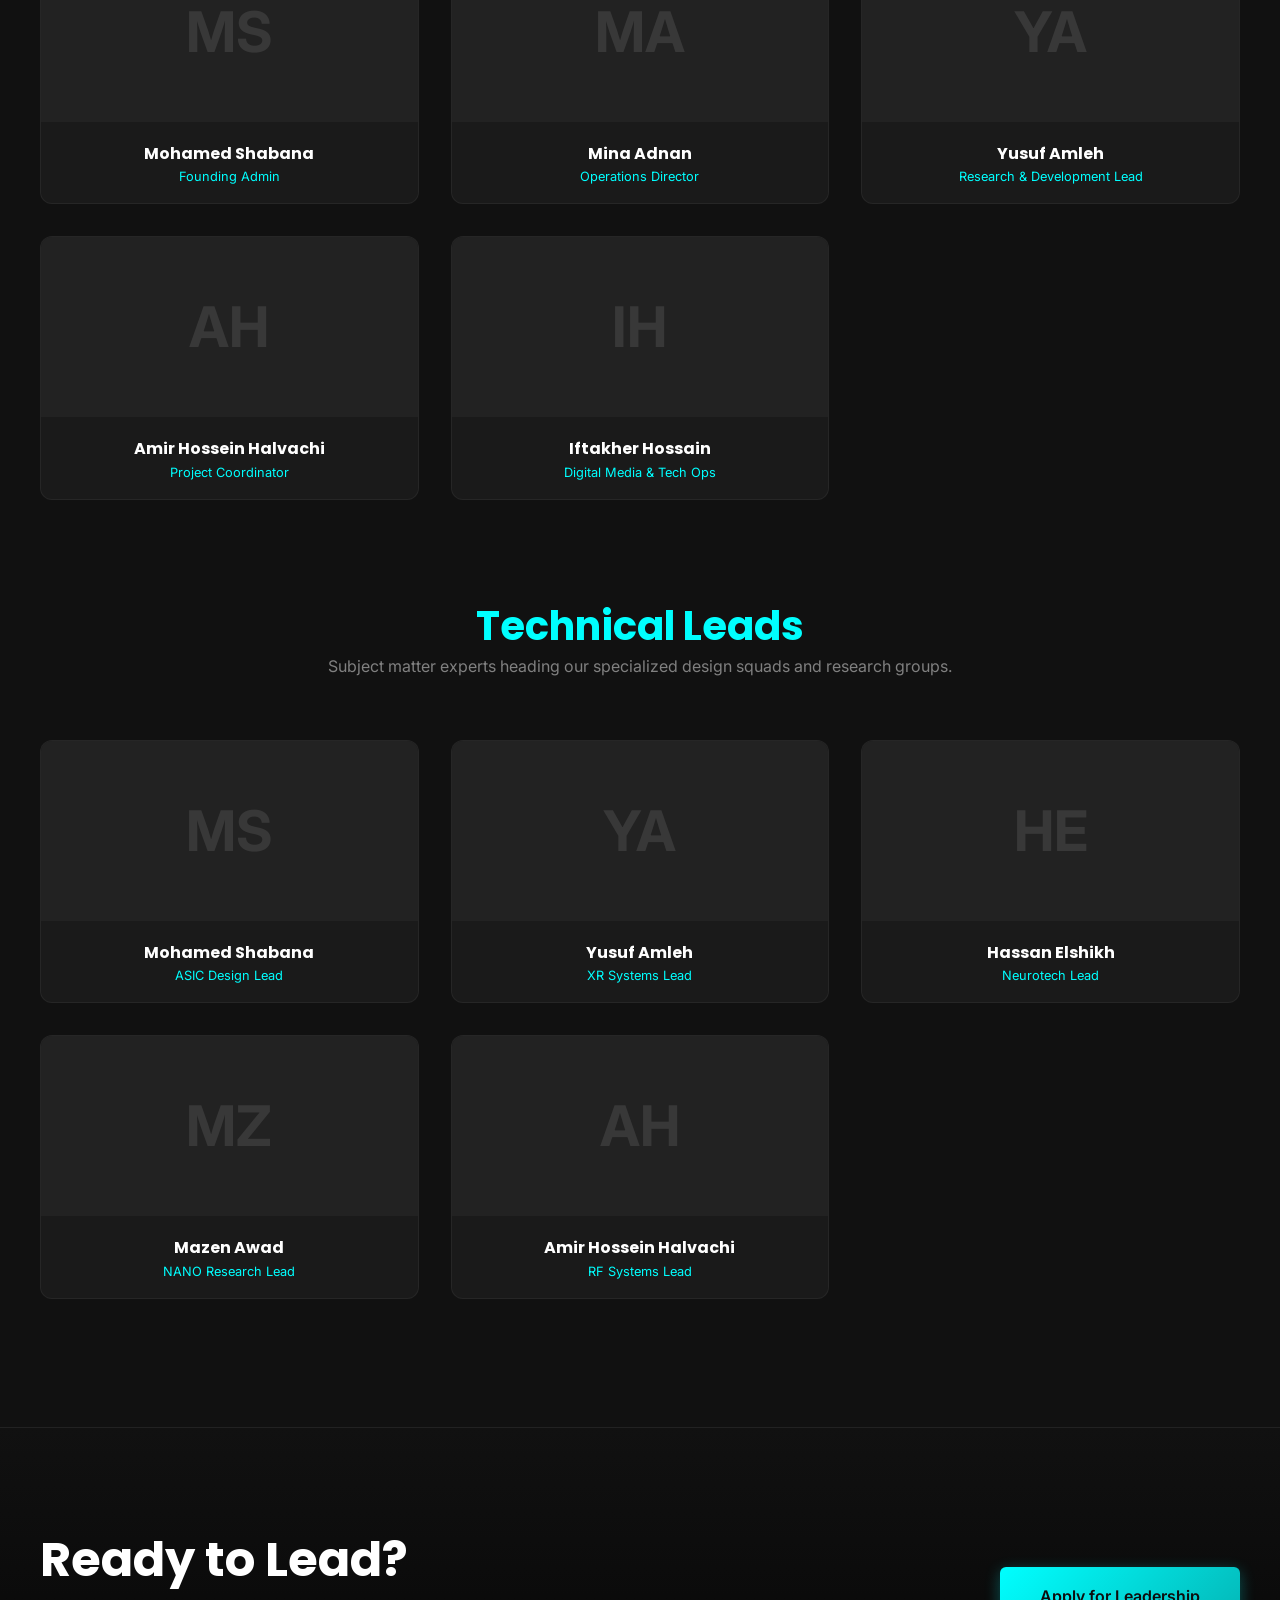
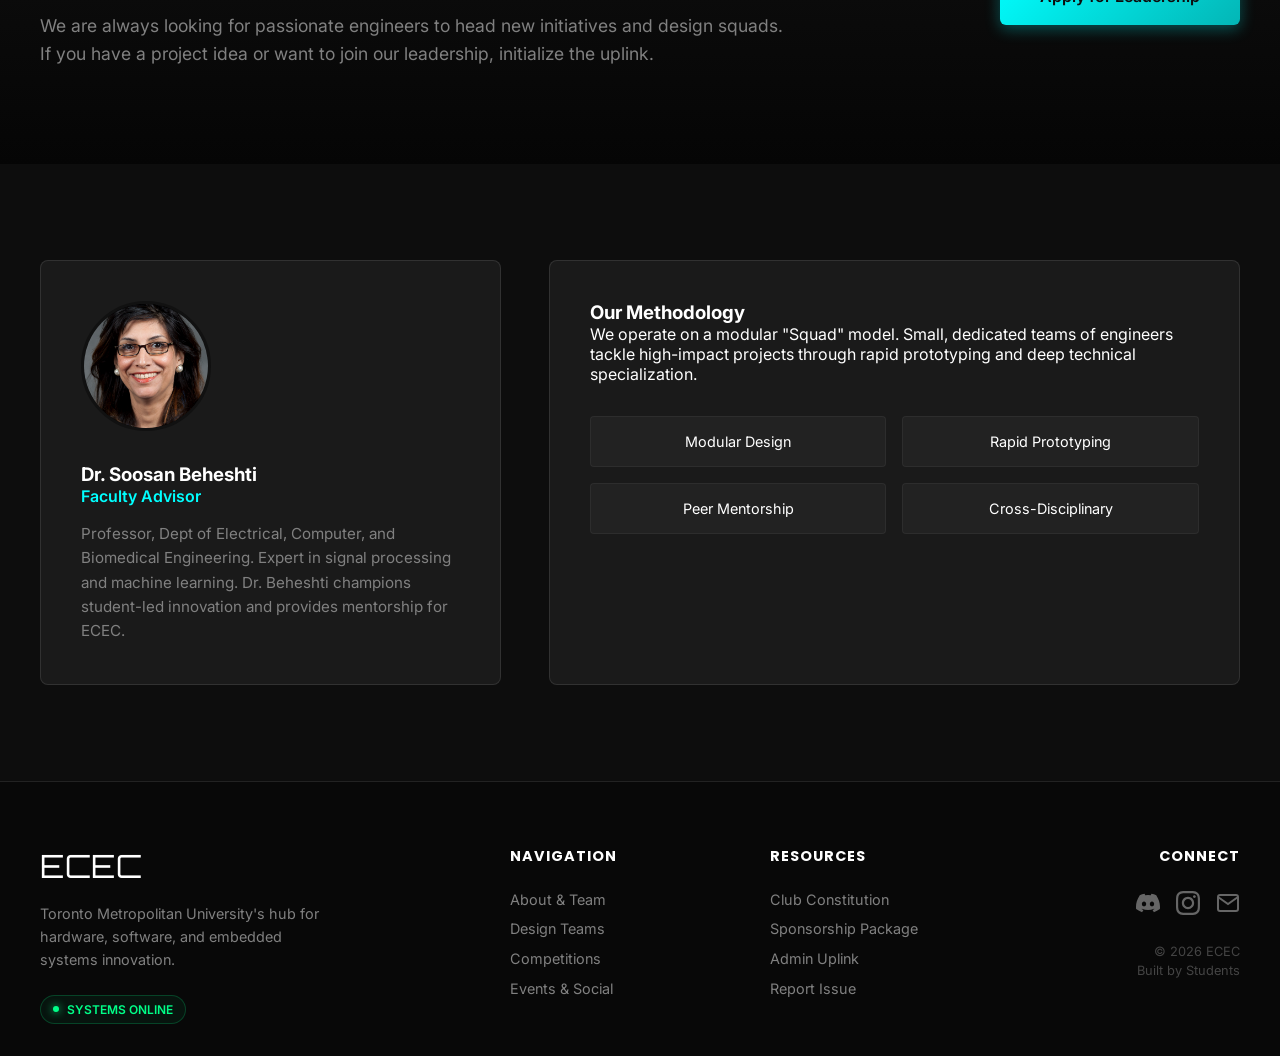
==== commit 74c0c00c: "Update site with new admin and competition features" ====
--- a/about.html
+++ b/about.html
@@ -1,212 +1,183 @@
-<!DOCTYPE html>
-<html lang="en">
-<head>
-    <meta charset="UTF-8">
-    <meta name="viewport" content="width=device-width, initial-scale=1.0">
-    <title>About - ECEC</title>
-    
-    <!-- Fonts -->
-    <link rel="preconnect" href="https://fonts.googleapis.com">
-    <link rel="preconnect" href="https://fonts.gstatic.com" crossorigin>
-    <link href="https://fonts.googleapis.com/css2?family=Inter:wght@400;500;600&family=Poppins:wght@600;700;800&display=swap" rel="stylesheet">
-    <link href="https://fonts.googleapis.com/css2?family=Orbitron:wght@900&display=swap" rel="stylesheet">
-    
-    <link rel="stylesheet" href="style.css">
-    <link rel="stylesheet" href="about.css">
-</head>
-<body>
-
-    <!-- Scroll Progress -->
-    <div id="scroll-progress"></div>
-
-    <!-- Navbar -->
-    <nav class="navbar">
-        <a href="index.html" class="nav-logo">ECEC</a>
-        <div class="nav-links">
-            <a href="index.html">Home</a>
-            <a href="about.html" class="active">About & People</a>
-            <a href="teams.html">Teams</a>
-            <a href="competitions.html">Competitions</a>
-            <a href="events.html">Events</a>
-            <a href="contact.html" class="cta-link">Join Us</a>
-        </div>
-        <div class="mobile-menu-btn">☰</div>
-    </nav>
-
-    <!-- Page Hero -->
-    <header class="page-hero">
-        <div class="hero-content">
-            <h1>About ECEC</h1>
-            <p>Building the next generation of electrical and computer engineers through collaboration, innovation, and community.</p>
-        </div>
-    </header>
-
-    <!-- Mission & Stats Section -->
-    <section class="mission-section">
-        <div class="container mission-layout">
-            <div class="mission-text">
-                <h2>Our Mission</h2>
-                <p>ECEC bridges the gap between theoretical knowledge and real-world application. We empower students to design, build, and deploy cutting-edge projects across hardware, software, and embedded systems.</p>
-                <p>More than just technical excellence, we foster a vibrant community through workshops, hack nights, competitions, and social events.</p>
-            </div>
-            <div class="stats-grid">
-                <div class="stat-card"><div class="stat-number">23+</div><div class="stat-label">Active Members</div></div>
-                <div class="stat-card"><div class="stat-number">5+</div><div class="stat-label">Design Teams</div></div>
-                <div class="stat-card"><div class="stat-number">10+</div><div class="stat-label">Projects Launched</div></div>
-                <div class="stat-card"><div class="stat-number">3+</div><div class="stat-label">Competitions</div></div>
-            </div>
-        </div>
-    </section>
-
-    <!-- Team Section -->
-    <section class="people-section">
-        <div class="container people-container">
-            <div class="section-header">
-                <h2>Our Team</h2>
-                <p>Meet the students driving ECEC forward.</p>
-            </div>
-
-            <!-- Row 1: Founders -->
-            <div class="people-row">
-                <div class="category-group">
-                    <div class="group-header">
-                        <h3>Founding Members</h3>
-                        <div class="scroll-controls">
-                            <!-- Scroll Founders Grid -->
-                            <button class="scroll-btn left" aria-label="Scroll Left" onclick="scrollGrid('founders-grid', -300)">
-                                <svg width="24" height="24" viewBox="0 0 24 24" fill="none" stroke="currentColor" stroke-width="2"><polyline points="15 18 9 12 15 6"></polyline></svg>
-                            </button>
-                            <button class="scroll-btn right" aria-label="Scroll Right" onclick="scrollGrid('founders-grid', 300)">
-                                <svg width="24" height="24" viewBox="0 0 24 24" fill="none" stroke="currentColor" stroke-width="2"><polyline points="9 18 15 12 9 6"></polyline></svg>
-                            </button>
-                        </div>
-                    </div>
-                    
-                    <div class="scroll-container" id="founders-grid">
-                        <div class="people-grid">
-                            <div class="person-card"><div class="initials">BI</div><div class="person-info"><h4>Bilal Irfan</h4><span class="role">Co-Founder</span></div></div>
-                            <div class="person-card"><div class="initials">AB</div><div class="person-info"><h4>Antwan Barbar</h4><span class="role">Co-Founder</span></div></div>
-                            <div class="person-card"><div class="initials">JN</div><div class="person-info"><h4>Jason Nguyen</h4><span class="role">Co-Founder</span></div></div>
-                            <div class="person-card"><div class="initials">MS</div><div class="person-info"><h4>Mohamed Shabana</h4><span class="role">Co-Founder</span></div></div>
-                        </div>
-                    </div>
-                </div>
-            </div>
-
-            <!-- Row 2: Execs (DUPLICATE REMOVED & ID FIXED) -->
-            <div class="people-row">
-                <div class="category-group">
-                    <div class="group-header">
-                        <h3>Executive Team</h3>
-                        <div class="scroll-controls">
-                            <!-- FIXED: Now targeting 'exec-grid' instead of 'founders-grid' -->
-                            <button class="scroll-btn left" aria-label="Scroll Left" onclick="scrollGrid('exec-grid', -300)">
-                                <svg width="24" height="24" viewBox="0 0 24 24" fill="none" stroke="currentColor" stroke-width="2"><polyline points="15 18 9 12 15 6"></polyline></svg>
-                            </button>
-                            <button class="scroll-btn right" aria-label="Scroll Right" onclick="scrollGrid('exec-grid', 300)">
-                                <svg width="24" height="24" viewBox="0 0 24 24" fill="none" stroke="currentColor" stroke-width="2"><polyline points="9 18 15 12 9 6"></polyline></svg>
-                            </button>
-                        </div>
-                    </div>
-
-                    <div class="scroll-container" id="exec-grid">
-                        <div class="people-grid">
-                            <div class="person-card"><div class="initials">YM</div><div class="person-info"><h4>Yahya Muhammad</h4><span class="role">Cybersecurity Lead</span></div></div>
-                            <div class="person-card"><div class="initials">AK</div><div class="person-info"><h4>Aneesh Kattoji</h4><span class="role">Events Coordinator</span></div></div>
-                            <div class="person-card"><div class="initials">YA</div><div class="person-info"><h4>Yusuf Amleh</h4><span class="role">External Relations</span></div></div>
-                            <div class="person-card"><div class="initials">AR</div><div class="person-info"><h4>Ahmad Raheem</h4><span class="role">Technical Member</span></div></div>
-                            <div class="person-card"><div class="initials">GS</div><div class="person-info"><h4>Gobind Singh</h4><span class="role">Technical Member</span></div></div>
-                            <div class="person-card"><div class="initials">GB</div><div class="person-info"><h4>Gurnoor Bhatoa</h4><span class="role">Hardware Lead</span></div></div>
-                            <div class="person-card"><div class="initials">KK</div><div class="person-info"><h4>Kagan Katran</h4><span class="role">Innovation Officer</span></div></div>
-                            <div class="person-card"><div class="initials">DI</div><div class="person-info"><h4>Daanisha Islam</h4><span class="role">Electronics Specialist</span></div></div>
-                            <div class="person-card"><div class="initials">AS</div><div class="person-info"><h4>Anokh Soin</h4><span class="role">Circuit Design Lead</span></div></div>
-                            <div class="person-card"><div class="initials">SC</div><div class="person-info"><h4>Sheldon Cerejo</h4><span class="role">Media Director</span></div></div>
-                            <div class="person-card"><div class="initials">AS</div><div class="person-info"><h4>Abesa Sivananthan</h4><span class="role">Research Coord.</span></div></div>
-                            <div class="person-card"><div class="initials">BT</div><div class="person-info"><h4>Bhavishey Thapar</h4><span class="role">Technical Advisor</span></div></div>
-                            <div class="person-card"><div class="initials">TK</div><div class="person-info"><h4>Talha Khalid</h4><span class="role">Competitions Lead</span></div></div>
-                            <div class="person-card"><div class="initials">MY</div><div class="person-info"><h4>Muneebah Younas</h4><span class="role">Academic Liaison</span></div></div>
-                            <div class="person-card"><div class="initials">MA</div><div class="person-info"><h4>Mina Adnan</h4><span class="role">Robotics Lead</span></div></div>
-                            <div class="person-card"><div class="initials">FM</div><div class="person-info"><h4>Fatema Mirza</h4><span class="role">Technical Member</span></div></div>
-                            <div class="person-card"><div class="initials">AH</div><div class="person-info"><h4>Amir Halvachi</h4><span class="role">Avionics Lead</span></div></div>
-                        </div>
-                    </div>
-                </div>
-            </div>
-
-        </div>
-    </section>
-
-    <!-- Faculty & Lab Section -->
-    <section class="faculty-section">
-        <div class="container faculty-grid">
-            <div class="faculty-card">
-                <div class="faculty-initials">SB</div>
-                <h3>Dr. Soosan Beheshti</h3>
-                <p class="faculty-title">Faculty Advisor</p>
-                <p class="faculty-bio">Professor, Dept of Electrical, Computer, and Biomedical Engineering. Expert in signal processing and machine learning. Dr. Beheshti champions student-led innovation and provides mentorship for ECEC.</p>
-            </div>
-            <div class="lab-card">
-                <h3>Our Lab Space</h3>
-                <p>ECEC members have access to dedicated lab space equipped with workbenches, oscilloscopes, soldering stations, and 3D printers.</p>
-                <div class="lab-features">
-                    <span>Prototyping Bay</span><span>Embedded Bench</span><span>Testing Station</span><span>Ideation Corner</span>
-                </div>
-            </div>
-        </div>
-    </section>
-
-    <!-- System Footer -->
-    <footer class="sys-footer">
-        <div class="footer-grid">
-            <div class="footer-col brand-col">
-                <a href="index.html" class="footer-logo">ECEC</a>
-                <p class="footer-desc">Toronto Metropolitan University's hub for hardware, software, and embedded systems innovation.</p>
-                <div class="status-badge"><span class="dot"></span> SYSTEMS ONLINE</div>
-            </div>
-            <div class="footer-col">
-                <h4>NAVIGATION</h4>
-                <ul class="footer-links">
-                    <li><a href="about.html">About & Team</a></li>
-                    <li><a href="teams.html">Design Teams</a></li>
-                    <li><a href="competitions.html">Competitions</a></li>
-                    <li><a href="events.html">Events & Social</a></li>
-                </ul>
-            </div>
-            <div class="footer-col">
-                <h4>RESOURCES</h4>
-                <ul class="footer-links">
-                    <li><a href="#">Constitution.pdf</a></li>
-                    <li><a href="#">Sponsorship Package</a></li>
-                    <li><a href="#">Reimbursement Form</a></li>
-                    <li><a href="contact.html">Report Issue</a></li>
-                </ul>
-            </div>
-            <div class="footer-col">
-                <h4>CONNECT</h4>
-                <div class="social-icons">
-                    <a href="#" aria-label="Discord"><svg width="24" height="24" viewBox="0 0 24 24" fill="currentColor"><path d="M20.317 4.37a19.791 19.791 0 0 0-4.885-1.515.074.074 0 0 0-.079.037c-.21.375-.444.864-.608 1.25a18.27 18.27 0 0 0-5.487 0 12.64 12.64 0 0 0-.617-1.25.077.077 0 0 0-.079-.037A19.736 19.736 0 0 0 3.677 4.37a.07.07 0 0 0-.032.027C.533 9.046-.32 13.58.099 18.057a.082.082 0 0 0 .031.057 19.9 19.9 0 0 0 5.993 3.03.078.078 0 0 0 .084-.028 14.09 14.09 0 0 0 1.226-1.994.076.076 0 0 0-.041-.106 13.107 13.107 0 0 1-1.872-.892.077.077 0 0 1-.008-.128 10.2 10.2 0 0 0 .372-.292.074.074 0 0 1 .077-.01c3.928 1.793 8.18 1.793 12.062 0a.074.074 0 0 1 .078.01c.12.098.246.198.373.292a.077.077 0 0 1-.006.127 12.299 12.299 0 0 1-1.873.892.077.077 0 0 0-.041.107c.36.698.772 1.362 1.225 1.993a.076.076 0 0 0 .084.028 19.839 19.839 0 0 0 6.002-3.03.077.077 0 0 0 .032-.054c.5-5.177-.838-9.674-3.549-13.66a.061.061 0 0 0-.031-.03zM8.02 15.33c-1.183 0-2.157-1.085-2.157-2.419 0-1.333.956-2.419 2.157-2.419 1.21 0 2.176 1.096 2.157 2.42 0 1.333-.956 2.418-2.157 2.418zm7.975 0c-1.183 0-2.157-1.085-2.157-2.419 0-1.333.955-2.419 2.157-2.419 1.21 0 2.176 1.096 2.157 2.42 0 1.333-.946 2.418-2.157 2.418z"/></svg></a>
-                    <a href="#" aria-label="Instagram"><svg width="24" height="24" viewBox="0 0 24 24" fill="currentColor"><path d="M12 2.163c3.204 0 3.584.012 4.85.07 3.252.148 4.771 1.691 4.919 4.919.058 1.265.069 1.645.069 4.849 0 3.205-.012 3.584-.069 4.849-.149 3.225-1.664 4.771-4.919 4.919-1.266.058-1.644.07-4.85.07-3.204 0-3.584-.012-4.849-.07-3.26-.149-4.771-1.699-4.919-4.92-.058-1.265-.07-1.644-.07-4.849 0-3.204.013-3.583.07-4.849.149-3.227 1.664-4.771 4.919-4.919 1.266-.057 1.645-.069 4.849-.069zm0-2.163c-3.259 0-3.667.014-4.947.072-4.358.2-6.78 2.618-6.98 6.98-.059 1.281-.073 1.689-.073 4.948 0 3.259.014 3.668.072 4.948.2 4.358 2.618 6.78 6.98 6.98 1.281.058 1.689.072 4.948.072 3.259 0 3.668-.014 4.948-.072 4.354-.2 6.782-2.618 6.979-6.98.059-1.28.073-1.689.073-4.948 0-3.259-.014-3.667-.072-4.947-.196-4.354-2.617-6.78-6.979-6.98-1.281-.059-1.69-.073-4.949-.073zm0 5.838c-3.403 0-6.162 2.759-6.162 6.162s2.759 6.163 6.162 6.163 6.162-2.759 6.162-6.163c0-3.403-2.759-6.162-6.162-6.162zm0 10.162c-2.209 0-4-1.79-4-4 0-2.209 1.791-4 4-4s4 1.791 4 4c0 2.21-1.791 4-4 4zm6.406-11.845c-.796 0-1.441.645-1.441 1.44s.645 1.44 1.441 1.44c.795 0 1.439-.645 1.439-1.44s-.644-1.44-1.439-1.44z"/></svg></a>
-                    <a href="#" aria-label="Email"><svg width="24" height="24" viewBox="0 0 24 24" fill="none" stroke="currentColor" stroke-width="2"><path d="M4 4h16c1.1 0 2 .9 2 2v12c0 1.1-.9 2-2 2H4c-1.1 0-2-.9-2-2V6c0-1.1.9-2 2-2z"></path><polyline points="22,6 12,13 2,6"></polyline></svg></a>
-                </div>
-                <p class="copyright">&copy; 2025 ECEC<br>Built by Students</p>
-            </div>
-        </div>
-    </footer>
-
-    <script src="script.js"></script>
-    <script>
-        function scrollGrid(elementId, distance) {
-            const container = document.getElementById(elementId);
-            if (container) {
-                container.scrollBy({
-                    left: distance,
-                    behavior: 'smooth'
-                });
-            } else {
-                console.error("Container not found:", elementId);
-            }
-        }
-    </script>
-
-</body>
-</html>
+<!DOCTYPE html>
+<html lang="en">
+<head>
+    <meta charset="UTF-8">
+    <meta name="viewport" content="width=device-width, initial-scale=1.0">
+    <link rel="icon" type="image/png" href="assets/ecec-logo.png">
+    <title>About - ECEC</title>
+    
+    <link rel="preconnect" href="https://fonts.googleapis.com">
+    <link rel="preconnect" href="https://fonts.gstatic.com" crossorigin>
+    <link href="https://fonts.googleapis.com/css2?family=Inter:wght@400;500;600&family=Poppins:wght@600;700;800&display=swap" rel="stylesheet">
+    <link href="https://fonts.googleapis.com/css2?family=Orbitron:wght@900&display=swap" rel="stylesheet">
+    
+    <link rel="stylesheet" href="style.css">
+    <link rel="stylesheet" href="about.css">
+</head>
+<body>
+
+    <div id="scroll-progress"></div>
+
+    <nav class="navbar">
+        <a href="index.html" class="nav-logo">
+            <img src="assets/ecec-logo.png" alt="ECEC Icon" class="nav-icon">
+            <!--<span>ECEC</span>-->
+        </a>
+        <div class="nav-links">
+            <a href="index.html">Home</a>
+            <a href="about.html" class="active">About & People</a>
+            <a href="teams.html">Teams</a>
+            <a href="competitions.html">Competitions</a>
+            <a href="events.html">Events</a>
+            <a href="contact.html" class="cta-link">Join Us</a>
+        </div>
+        <div class="mobile-menu-btn" id="menu-toggle">
+    <span class="bar"></span>
+    <span class="bar"></span>
+    <span class="bar"></span>
+</div>
+    </nav>
+
+    <header class="page-hero">
+        <div class="hero-content">
+            <h1>About ECEC</h1>
+            <p>Building the next generation of electrical and computer engineers through collaboration, innovation, and community.</p>
+        </div>
+    </header>
+
+    <section class="mission-section">
+        <div class="container mission-layout">
+            <div class="mission-text">
+                <h2>Our Mission</h2>
+                <p>ECEC bridges the gap between theoretical knowledge and real-world application. We empower students to design, build, and deploy cutting-edge projects across hardware, software, and embedded systems.</p>
+            </div>
+            <div class="stats-grid">
+                <div class="stat-card"><div class="stat-number">23+</div><div class="stat-label">Active Members</div></div>
+                <div class="stat-card"><div class="stat-number">4</div><div class="stat-label">Design Teams</div></div>
+                <div class="stat-card"><div class="stat-number">7</div><div class="stat-label">Projects Launched</div></div>
+                <div class="stat-card"><div class="stat-number">3+</div><div class="stat-label">Competitions</div></div>
+            </div>
+        </div>
+    </section>
+
+    <section class="people-section">
+        <div class="container people-container">
+            
+            <div class="section-header">
+                <h2>Executive Leadership</h2>
+                <p>The core team driving ECEC's strategy, operations, and technical vision.</p>
+            </div>
+
+            <div class="people-row">
+                <div class="people-grid-full">
+                    <div class="person-card large"><div class="initials">BI</div><div class="person-info"><h4>Bilal Irfan</h4><span class="role">Founding Admin</span></div></div>
+                    <div class="person-card large"><div class="initials">AB</div><div class="person-info"><h4>Antwan Barbar</h4><span class="role">Founding Admin</span></div></div>
+                    <div class="person-card large"><div class="initials">JN</div><div class="person-info"><h4>Jason Nguyen</h4><span class="role">Founding Admin</span></div></div>
+                    <div class="person-card large"><div class="initials">MS</div><div class="person-info"><h4>Mohamed Shabana</h4><span class="role">Founding Admin</span></div></div>
+                    <div class="person-card large"><div class="initials">MA</div><div class="person-info"><h4>Mina Adnan</h4><span class="role">Operations Director</span></div></div>
+                    <div class="person-card large"><div class="initials">YA</div><div class="person-info"><h4>Yusuf Amleh</h4><span class="role">Research & Development Lead</span></div></div>
+                    <div class="person-card large"><div class="initials">AH</div><div class="person-info"><h4>Amir Hossein Halvachi</h4><span class="role">Project Coordinator</span></div></div>
+                    <div class="person-card large"><div class="initials">IH</div><div class="person-info"><h4>Iftakher Hossain</h4><span class="role">Digital Media & Tech Ops</span></div></div>
+                </div>
+            </div>
+
+            <div class="section-header" style="margin-top: 6rem;">
+                <h2>Technical Leads</h2>
+                <p>Subject matter experts heading our specialized design squads and research groups.</p>
+            </div>
+
+            <div class="people-row">
+                <div class="people-grid-full">
+                    <div class="person-card large"><div class="initials">MS</div><div class="person-info"><h4>Mohamed Shabana</h4><span class="role">ASIC Design Lead</span></div></div>
+                    <div class="person-card large"><div class="initials">YA</div><div class="person-info"><h4>Yusuf Amleh</h4><span class="role">XR Systems Lead</span></div></div>
+                    <div class="person-card large"><div class="initials">HE</div><div class="person-info"><h4>Hassan Elshikh</h4><span class="role">Neurotech Lead</span></div></div>
+                    <div class="person-card large"><div class="initials">MZ</div><div class="person-info"><h4>Mazen Awad</h4><span class="role">NANO Research Lead</span></div></div>
+                    <div class="person-card large"><div class="initials">AH</div><div class="person-info"><h4>Amir Hossein Halvachi</h4><span class="role">RF Systems Lead</span></div></div>
+                </div>
+            </div>
+
+        </div>
+    </section>
+
+    <section class="recruitment-cta">
+    <div class="container recruitment-flex">
+        <div class="recruitment-text">
+            <h2>Ready to Lead?</h2>
+            <p>We are always looking for passionate engineers to head new initiatives and design squads. If you have a project idea or want to join our leadership, initialize the uplink.</p>
+        </div>
+        <div class="recruitment-action">
+            <a href="contact.html" class="btn primary">Apply for Leadership</a>
+        </div>
+    </div>
+</section>
+
+    <section class="faculty-section">
+        <div class="container faculty-grid">
+            <div class="faculty-card">
+                <div class="faculty-initials">
+                    <img src="assets/dr-beheshti.jpg" alt="Dr. Soosan Beheshti" class="faculty-img" onerror="this.style.display='none'">
+                    <span class="faculty-placeholder">SB</span>
+                </div>
+                <h3>Dr. Soosan Beheshti</h3>
+                <p class="faculty-title">Faculty Advisor</p>
+                <p class="faculty-bio">Professor, Dept of Electrical, Computer, and Biomedical Engineering. Expert in signal processing and machine learning. Dr. Beheshti champions student-led innovation and provides mentorship for ECEC.</p>
+            </div>
+            <div class="lab-card">
+                <h3>Our Methodology</h3>
+                <p>We operate on a modular "Squad" model. Small, dedicated teams of engineers tackle high-impact projects through rapid prototyping and deep technical specialization.</p>
+                <div class="lab-features">
+                    <span>Modular Design</span><span>Rapid Prototyping</span><span>Peer Mentorship</span><span>Cross-Disciplinary</span>
+                </div>
+            </div>
+        </div>
+    </section>
+
+    <footer class="sys-footer">
+        <div class="footer-grid">
+            <div class="footer-col brand-col">
+                <a href="index.html" class="footer-logo">
+                    <!--<img src="assets/ecec-logo.png" alt="ECEC Footer Logo" class="footer-icon">-->
+                    <span>ECEC</span>
+                </a>
+                <p class="footer-desc">Toronto Metropolitan University's hub for hardware, software, and embedded systems innovation.</p>
+                <div class="status-badge"><span class="dot"></span> SYSTEMS ONLINE</div>
+            </div>
+            <div class="footer-col">
+                <h4>NAVIGATION</h4>
+                <ul class="footer-links">
+                    <li><a href="about.html">About & Team</a></li>
+                    <li><a href="teams.html">Design Teams</a></li>
+                    <li><a href="competitions.html">Competitions</a></li>
+                    <li><a href="events.html">Events & Social</a></li>
+                </ul>
+            </div>
+            <div class="footer-col">
+                <h4>RESOURCES</h4>
+                <ul class="footer-links">
+                    <li><a href="resources/constitution.html">Club Constitution</a></li>
+                    <li><a href="resources/sponsorship.html">Sponsorship Package</a></li>
+                    <li><a href="admin-login.html">Admin Uplink</a></li>
+                    <li><a href="contact.html">Report Issue</a></li>
+                </ul>
+            </div>
+            <div class="footer-col">
+                <h4>CONNECT</h4>
+                <div class="social-icons">
+                    <a href="https://discord.gg/QThsV5dc" target="_blank" aria-label="Discord">
+                        <svg width="24" height="24" viewBox="0 0 24 24" fill="currentColor"><path d="M20.317 4.37a19.791 19.791 0 0 0-4.885-1.515.074.074 0 0 0-.079.037c-.21.375-.444.864-.608 1.25a18.27 18.27 0 0 0-5.487 0 12.64 12.64 0 0 0-.617-1.25.077.077 0 0 0-.079-.037A19.736 19.736 0 0 0 3.677 4.37a.07.07 0 0 0-.032.027C.533 9.046-.32 13.58.099 18.057a.082.082 0 0 0 .031.057 19.9 19.9 0 0 0 5.993 3.03.078.078 0 0 0 .084-.028 14.09 14.09 0 0 0 1.226-1.994.076.076 0 0 0-.041-.106 13.107 13.107 0 0 1-1.872-.892.077.077 0 0 1-.008-.128 10.2 10.2 0 0 0 .372-.292.074.074 0 0 1 .077-.01c3.928 1.793 8.18 1.793 12.062 0a.074.074 0 0 1 .078.01c.12.098.246.198.373.292a.077.077 0 0 1-.006.127 12.299 12.299 0 0 1-1.873.892.077.077 0 0 0-.041.107c.36.698.772 1.362 1.225 1.993a.076.076 0 0 0 .084.028 19.839 19.839 0 0 0 6.002-3.03.077.077 0 0 0 .032-.054c.5-5.177-.838-9.674-3.549-13.66a.061.061 0 0 0-.031-.03zM8.02 15.33c-1.183 0-2.157-1.085-2.157-2.419 0-1.333.956-2.419 2.157-2.419 1.21 0 2.176 1.096 2.157 2.42 0 1.333-.956 2.418-2.157 2.418zm7.975 0c-1.183 0-2.157-1.085-2.157-2.419 0-1.333.955-2.419 2.157-2.419 1.21 0 2.176 1.096 2.157 2.42 0 1.333-.946 2.418-2.157 2.418z"/></svg>
+                    </a>
+                    <a href="https://instagram.com/ecec.met" target="_blank" aria-label="Instagram">
+                        <svg width="24" height="24" viewBox="0 0 24 24" fill="currentColor"><path d="M12 2.163c3.204 0 3.584.012 4.85.07 3.252.148 4.771 1.691 4.919 4.919.058 1.265.069 1.645.069 4.849 0 3.205-.012 3.584-.069 4.849-.149 3.225-1.664 4.771-4.919 4.919-1.266.058-1.644.07-4.85.07-3.204 0-3.584-.012-4.849-.07-3.26-.149-4.771-1.699-4.919-4.92-.058-1.265-.07-1.644-.07-4.849 0-3.204.013-3.583.07-4.849.149-3.227 1.664-4.771 4.919-4.919 1.266-.057 1.645-.069 4.849-.069zm0-2.163c-3.259 0-3.667.014-4.947.072-4.358.2-6.78 2.618-6.98 6.98-.059 1.281-.073 1.689-.073 4.948 0 3.259.014 3.668.072 4.948.2 4.358 2.618 6.78 6.98 6.98 1.281.058 1.689.072 4.948.072 3.259 0 3.668-.014 4.948-.072 4.354-.2 6.782-2.618 6.979-6.98.059-1.28.073-1.689.073-4.948 0-3.259-.014-3.667-.072-4.947-.196-4.354-2.617-6.78-6.979-6.98-1.281-.059-1.69-.073-4.949-.073zm0 5.838c-3.403 0-6.162 2.759-6.162 6.162s2.759 6.163 6.162 6.163 6.162-2.759 6.162-6.163c0-3.403-2.759-6.162-6.162-6.162zm0 10.162c-2.209 0-4-1.79-4-4 0-2.209 1.791-4 4-4s4 1.791 4 4c0 2.21-1.791 4-4 4zm6.406-11.845c-.796 0-1.441.645-1.441 1.44s.645 1.44 1.441 1.44c.795 0 1.439-.645 1.439-1.44s-.644-1.44-1.439-1.44z"/></svg>
+                    </a>
+                    <a href="mailto:ecec.met@gmail.com" aria-label="Email">
+                        <svg width="24" height="24" viewBox="0 0 24 24" fill="none" stroke="currentColor" stroke-width="2"><path d="M4 4h16c1.1 0 2 .9 2 2v12c0 1.1-.9 2-2 2H4c-1.1 0-2-.9-2-2V6c0-1.1.9-2 2-2z"></path><polyline points="22,6 12,13 2,6"></polyline></svg>
+                    </a>
+                </div>
+                <p class="copyright">&copy; 2026 ECEC<br>Built by Students</p>
+            </div>
+        </div>
+    </footer>
+
+    <script src="script.js"></script>
+</body>
+</html>
--- a/style.css
+++ b/style.css
@@ -1,393 +1,480 @@
-/* style.css - Complete Updated File */
-
-/* Variables */
-:root {
-    --bg-color: #0D0D0D;
-    --card-bg: #1A1A1A;
-    --neon-blue: #00FFFF;
-    --text-color: #FFFFFF;
-    --text-muted: #808080;
-    --font-heading: 'Poppins', sans-serif; /* Default Heading */
-    --font-body: 'Inter', sans-serif;
-    --font-tech: 'Orbitron', sans-serif; /* For Logo */
-    --font-cool: 'Space Grotesk', sans-serif; /* For Feature Titles */
-}
-
-/* Reset */
-* { margin: 0; padding: 0; box-sizing: border-box; }
-
-body {
-    background-color: var(--bg-color);
-    color: var(--text-color);
-    font-family: var(--font-body);
-    overflow-x: hidden;
-    display: flex;
-    flex-direction: column;
-    min-height: 100vh;
-}
-
-a { text-decoration: none; color: inherit; }
-
-/* Loader */
-#loader {
-    position: fixed; top: 0; left: 0; width: 100%; height: 100%;
-    background: var(--bg-color); z-index: 9999;
-    display: flex; justify-content: center; align-items: center;
-    transition: opacity 0.5s ease;
-}
-.loader-content { text-align: center; width: 300px; }
-.glitch-text { 
-    font-family: 'Orbitron', sans-serif; /* Change this line */
-    font-weight: 900; /* Make it extra bold */
-    letter-spacing: 4px; /* Give it some techy spacing */
-    font-size: 4rem; 
-    color: var(--neon-blue); 
-    text-shadow: 0 0 20px var(--neon-blue); 
-    margin-bottom: 20px; 
-}
-.progress-bar { width: 100%; height: 4px; background: #333; border-radius: 2px; overflow: hidden; }
-.progress-fill { width: 0%; height: 100%; background: var(--neon-blue); box-shadow: 0 0 10px var(--neon-blue); transition: width 0.2s; }
-.loader-status { display: flex; justify-content: space-between; color: var(--neon-blue); font-family: monospace; font-size: 0.9rem; margin-top: 10px; }
-
-/* Scroll Progress */
-#scroll-progress {
-    position: fixed; top: 0; left: 0; height: 3px; background: var(--neon-blue);
-    width: 0%; z-index: 1000; box-shadow: 0 0 10px var(--neon-blue);
-}
-
-/* Navbar */
-.navbar {
-    position: fixed; top: 0; width: 100%; padding: 1.5rem 3rem;
-    display: flex; justify-content: space-between; align-items: center;
-    background: rgba(13, 13, 13, 0.8); backdrop-filter: blur(10px); z-index: 100;
-    border-bottom: 1px solid rgba(255, 255, 255, 0.1);
-}
-
-/* Navbar Logo Styling & Animation (UPDATED: Option 1 Orbitron) */
-.nav-logo {
-    font-family: var(--font-tech); /* NEW FONT */
-    font-weight: 900; 
-    font-size: 1.8rem;
-    letter-spacing: 2px;
-    background: linear-gradient(to bottom, #fff, #aaa);
-    -webkit-background-clip: text;
-    -webkit-text-fill-color: transparent;
-    text-shadow: 0px 0px 15px rgba(0, 255, 255, 0.5); /* Cyan Glow */
-    text-decoration: none;
-    text-transform: uppercase;
-    position: relative;
-    transition: all 0.3s cubic-bezier(0.4, 0, 0.2, 1);
-}
-
-.nav-logo:hover {
-    letter-spacing: 4px; /* Expands width */
-    text-shadow: 
-        0 0 10px rgba(0, 255, 255, 0.8),
-        0 0 20px rgba(0, 255, 255, 0.4),
-        0 0 40px rgba(0, 255, 255, 0.2);
-    transform: translateY(-1px);
-}
-
-.nav-logo::after {
-    content: '';
-    display: inline-block;
-    width: 8px;
-    height: 8px;
-    background-color: var(--neon-blue);
-    margin-left: 5px;
-    box-shadow: 0 0 10px var(--neon-blue);
-    opacity: 0;
-    transition: opacity 0.2s;
-}
-
-.nav-logo:hover::after {
-    opacity: 1;
-    animation: blink 1s infinite;
-}
-
-@keyframes blink {
-    0%, 100% { opacity: 1; }
-    50% { opacity: 0; }
-}
-
-.nav-links { display: flex; gap: 2rem; align-items: center; }
-.nav-links a { font-family: var(--font-body); font-size: 0.95rem; color: var(--text-muted); transition: color 0.3s; }
-.nav-links a:hover, .nav-links a.active { color: var(--neon-blue); }
-.nav-links .cta-link {
-    padding: 0.5rem 1.2rem; border: 1px solid var(--neon-blue); color: var(--neon-blue);
-    border-radius: 4px; transition: all 0.3s;
-}
-.nav-links .cta-link:hover { background: var(--neon-blue); color: var(--bg-color); box-shadow: 0 0 15px rgba(0, 255, 255, 0.4); }
-.mobile-menu-btn { display: none; cursor: pointer; font-size: 1.5rem; }
-
-/* Hero Section */
-.hero {
-    position: relative;
-    height: 100vh;
-    display: flex;
-    justify-content: center;
-    align-items: center;
-    text-align: center;
-    padding: 0 2rem;
-    width: 100%;
-}
-
-#particle-canvas { position: absolute; top: 0; left: 0; width: 100%; height: 100%; z-index: 1; }
-
-.hero-content {
-    position: relative;
-    z-index: 2;
-    max-width: 900px;
-    margin: 0 auto;
-}
-
-.hero h1 {
-    font-family: var(--font-heading);
-    font-size: 4.5rem;
-    line-height: 1.1;
-    margin-bottom: 1.5rem;
-    font-weight: 800;
-    letter-spacing: -1px;
-}
-.hero h1 .highlight { color: var(--neon-blue); text-shadow: 0 0 30px rgba(0, 255, 255, 0.3); }
-
-.hero p {
-    font-size: 1.2rem; color: var(--text-muted); margin-bottom: 2.5rem;
-    max-width: 700px; margin-left: auto; margin-right: auto;
-}
-
-.hero-buttons { display: flex; gap: 1rem; justify-content: center; }
-.btn { padding: 1rem 2.5rem; font-weight: 600; border-radius: 6px; transition: all 0.3s ease; cursor: pointer; }
-.btn.primary { background: linear-gradient(135deg, var(--neon-blue), rgba(0, 255, 255, 0.7)); color: var(--bg-color); box-shadow: 0 4px 15px rgba(0, 255, 255, 0.3); }
-.btn.primary:hover { transform: translateY(-2px); box-shadow: 0 6px 20px rgba(0, 255, 255, 0.5); }
-.btn.secondary { background: transparent; color: var(--text-color); border: 1px solid rgba(255, 255, 255, 0.2); }
-.btn.secondary:hover { border-color: var(--text-color); }
-
-/* Features Section (UPDATED) */
-.features-section { padding: 6rem 2rem; background: var(--bg-color); position: relative; z-index: 2; }
-.container { max-width: 1200px; margin: 0 auto; display: grid; grid-template-columns: repeat(auto-fit, minmax(250px, 1fr)); gap: 2rem; }
-
-.feature-card { 
-    background: var(--card-bg); 
-    padding: 2rem; 
-    border-radius: 12px; 
-    border: 1px solid rgba(255, 255, 255, 0.05); 
-    transition: all 0.3s ease;
-    text-decoration: none;
-    display: flex;
-    flex-direction: column;
-    color: inherit;
-    justify-content: space-between; /* Fix for spacing */
-    min-height: 280px; /* Adjusted height */
-}
-
-.feature-card:hover { border-color: var(--neon-blue); transform: translateY(-5px); box-shadow: 0 10px 30px rgba(0, 0, 0, 0.5); }
-
-.feature-card .icon { font-size: 2.5rem; margin-bottom: 1rem; }
-
-/* New Cool Font for Titles */
-.feature-card h3 { 
-    font-family: var(--font-cool); 
-    margin-bottom: 0.5rem; 
-    color: var(--text-color);
-    font-size: 1.5rem;
-    text-transform: uppercase;
-    letter-spacing: 1px;
-}
-
-.feature-card p { 
-    font-size: 0.95rem; 
-    color: var(--text-muted); 
-    line-height: 1.6; 
-    margin-bottom: 2rem; /* Added spacing */
-    flex-grow: 1; 
-}
-
-/* Learn More Link Animation */
-.learn-more {
-    margin-top: auto;
-    color: var(--neon-blue);
-    font-size: 0.9rem;
-    font-weight: 600;
-    opacity: 0;
-    transform: translateY(10px);
-    transition: all 0.3s ease;
-}
-
-.feature-card:hover .learn-more {
-    opacity: 1;
-    transform: translateY(0);
-}
-
-/* System Footer Styling (UPDATED Alignment) */
-.sys-footer {
-    background: #080808;
-    border-top: 1px solid #222;
-    padding: 4rem 2rem 2rem;
-    font-size: 0.9rem;
-    margin-top: auto; 
-}
-
-.footer-grid {
-    max-width: 1200px;
-    margin: 0 auto;
-    display: grid;
-    grid-template-columns: 2fr 1fr 1fr 1fr;
-    gap: 3rem;
-    align-items: start;
-}
-
-.footer-col { text-align: left; }
-
-/* Brand Column */
-.brand-col {
-    display: flex;
-    flex-direction: column;
-    align-items: flex-start;
-}
-
-.footer-logo {
-    font-family: var(--font-tech); /* Matches Navbar */
-    font-size: 2rem;
-    color: #fff;
-    text-decoration: none;
-    margin-bottom: 1rem;
-    display: inline-block;
-    transition: 0.3s;
-}
-
-.footer-logo:hover {
-    color: var(--neon-blue);
-    text-shadow: 0 0 15px rgba(0, 255, 255, 0.4);
-}
-
-.footer-desc {
-    color: var(--text-muted);
-    line-height: 1.6;
-    margin-bottom: 1.5rem;
-    max-width: 300px;
-}
-
-/* Connect Column (Right Aligned) */
-.footer-col:last-child {
-    text-align: right;
-    display: flex;
-    flex-direction: column;
-    align-items: flex-end;
-}
-
-.status-badge {
-    display: inline-flex;
-    align-items: center;
-    gap: 8px;
-    background: rgba(0, 255, 136, 0.05);
-    border: 1px solid rgba(0, 255, 136, 0.2);
-    padding: 6px 12px;
-    border-radius: 20px;
-    font-size: 0.75rem;
-    color: #00FF88;
-    font-weight: 600;
-}
-
-.status-badge .dot {
-    width: 6px; height: 6px;
-    background: #00FF88; border-radius: 50%;
-    box-shadow: 0 0 8px #00FF88;
-    animation: pulse 2s infinite;
-}
-
-@keyframes pulse {
-    0% { opacity: 1; }
-    50% { opacity: 0.4; }
-    100% { opacity: 1; }
-}
-
-.footer-col h4 {
-    color: #fff;
-    font-family: var(--font-heading);
-    font-size: 0.9rem;
-    margin-bottom: 1.5rem;
-    letter-spacing: 1px;
-}
-
-.footer-links { list-style: none; padding: 0; }
-.footer-links li { margin-bottom: 0.8rem; }
-.footer-links a { color: var(--text-muted); text-decoration: none; transition: 0.2s; }
-.footer-links a:hover { color: var(--neon-blue); padding-left: 5px; }
-
-.social-icons {
-    display: flex; gap: 1rem; margin-bottom: 1.5rem;
-    justify-content: flex-end;
-}
-
-.social-icons a { color: #666; transition: 0.3s; }
-.social-icons a:hover { color: #fff; transform: translateY(-3px); }
-
-.copyright { color: #444; font-size: 0.8rem; line-height: 1.5; }
-
-/* Responsive */
-@media (max-width: 900px) {
-    .footer-grid { grid-template-columns: 1fr 1fr; gap: 2rem; }
-    .brand-col { grid-column: span 2; }
-}
-
-@media (max-width: 768px) {
-    .nav-links { display: none; }
-    .mobile-menu-btn { display: block; }
-    .hero h1 { font-size: 3rem; }
-    .footer-grid { grid-template-columns: 1fr; }
-    .brand-col { grid-column: span 1; }
-    
-    /* Reset Connect column on mobile */
-    .footer-col:last-child {
-        text-align: left;
-        align-items: flex-start;
-    }
-    .social-icons { justify-content: flex-start; }
-}
-
-/* Add this to the bottom of style.css */
-
-/* Mobile Menu Styles */
-@media (max-width: 768px) {
-    .nav-links {
-        display: flex; /* Keep flex for layout */
-        flex-direction: column;
-        position: absolute;
-        top: 70px; /* Push below navbar */
-        right: 0;
-        width: 100%;
-        background: rgba(13, 13, 13, 0.95); /* Dark background */
-        backdrop-filter: blur(10px);
-        padding: 2rem 0;
-        border-bottom: 1px solid rgba(255, 255, 255, 0.1);
-        
-        /* Hide by default using transform/opacity for smooth animation */
-        transform: translateY(-20px);
-        opacity: 0;
-        pointer-events: none; /* Prevent clicking when hidden */
-        transition: all 0.3s ease;
-    }
-
-    /* The 'Active' Class - JS will add this */
-    .nav-links.nav-active {
-        transform: translateY(0);
-        opacity: 1;
-        pointer-events: all;
-    }
-
-    .nav-links a {
-        font-size: 1.2rem;
-        padding: 1rem 0;
-        width: 100%;
-        text-align: center;
-    }
-
-    .nav-links .cta-link {
-        width: 80%;
-        margin: 1rem auto;
-        text-align: center;
-        display: block;
-    }
-}
-
+/* style.css - Complete Updated File */
+
+/* Variables */
+:root {
+    --bg-color: #0D0D0D;
+    --card-bg: #1A1A1A;
+    --neon-blue: #00FFFF;
+    --text-color: #FFFFFF;
+    --text-muted: #808080;
+    --font-heading: 'Poppins', sans-serif; /* Default Heading */
+    --font-body: 'Inter', sans-serif;
+    --font-tech: 'Orbitron', sans-serif; /* For Logo */
+    --font-cool: 'Space Grotesk', sans-serif; /* For Feature Titles */
+}
+
+/* Reset */
+* { margin: 0; padding: 0; box-sizing: border-box; }
+
+body {
+    background-color: var(--bg-color);
+    color: var(--text-color);
+    font-family: var(--font-body);
+    overflow-x: hidden;
+    display: flex;
+    flex-direction: column;
+    min-height: 100vh;
+}
+
+a { text-decoration: none; color: inherit; }
+
+/* Loader */
+#loader {
+    position: fixed; top: 0; left: 0; width: 100%; height: 100%;
+    background: var(--bg-color); z-index: 9999;
+    display: flex; justify-content: center; align-items: center;
+    transition: opacity 0.5s ease;
+}
+.loader-content { text-align: center; width: 300px; }
+.glitch-text { 
+    font-family: 'Orbitron', sans-serif; /* Change this line */
+    font-weight: 900; /* Make it extra bold */
+    letter-spacing: 4px; /* Give it some techy spacing */
+    font-size: 4rem; 
+    color: var(--neon-blue); 
+    text-shadow: 0 0 20px var(--neon-blue); 
+    margin-bottom: 20px; 
+}
+.progress-bar { width: 100%; height: 4px; background: #333; border-radius: 2px; overflow: hidden; }
+.progress-fill { width: 0%; height: 100%; background: var(--neon-blue); box-shadow: 0 0 10px var(--neon-blue); transition: width 0.2s; }
+.loader-status { display: flex; justify-content: space-between; color: var(--neon-blue); font-family: monospace; font-size: 0.9rem; margin-top: 10px; }
+
+/* Scroll Progress */
+#scroll-progress {
+    position: fixed; top: 0; left: 0; height: 3px; background: var(--neon-blue);
+    width: 0%; z-index: 1000; box-shadow: 0 0 10px var(--neon-blue);
+}
+
+/* Navbar */
+.navbar {
+    position: fixed; top: 0; width: 100%; padding: 1.5rem 3rem;
+    display: flex; justify-content: space-between; align-items: center;
+    background: rgba(13, 13, 13, 0.8); backdrop-filter: blur(10px); z-index: 100;
+    border-bottom: 1px solid rgba(255, 255, 255, 0.1);
+}
+
+/* Navbar Logo Styling & Animation (UPDATED: Option 1 Orbitron) */
+.nav-logo {
+    font-family: var(--font-tech); /* NEW FONT */
+    font-weight: 900; 
+    font-size: 1.8rem;
+    letter-spacing: 2px;
+    background: linear-gradient(to bottom, #fff, #aaa);
+    -webkit-background-clip: text;
+    -webkit-text-fill-color: transparent;
+    text-shadow: 0px 0px 15px rgba(0, 255, 255, 0.5); /* Cyan Glow */
+    text-decoration: none;
+    text-transform: uppercase;
+    position: relative;
+    transition: all 0.3s cubic-bezier(0.4, 0, 0.2, 1);
+}
+
+.nav-logo:hover {
+    letter-spacing: 4px; /* Expands width */
+    text-shadow: 
+        0 0 10px rgba(0, 255, 255, 0.8),
+        0 0 20px rgba(0, 255, 255, 0.4),
+        0 0 40px rgba(0, 255, 255, 0.2);
+    transform: translateY(-1px);
+}
+
+.nav-logo::after {
+    content: '';
+    display: inline-block;
+    width: 8px;
+    height: 8px;
+    background-color: var(--neon-blue);
+    margin-left: 5px;
+    box-shadow: 0 0 10px var(--neon-blue);
+    opacity: 0;
+    transition: opacity 0.2s;
+}
+
+.nav-logo:hover::after {
+    opacity: 1;
+    animation: blink 1s infinite;
+}
+
+@keyframes blink {
+    0%, 100% { opacity: 1; }
+    50% { opacity: 0; }
+}
+
+.nav-links { display: flex; gap: 2rem; align-items: center; }
+.nav-links a { font-family: var(--font-body); font-size: 0.95rem; color: var(--text-muted); transition: color 0.3s; }
+.nav-links a:hover, .nav-links a.active { color: var(--neon-blue); }
+.nav-links .cta-link {
+    padding: 0.5rem 1.2rem; border: 1px solid var(--neon-blue); color: var(--neon-blue);
+    border-radius: 4px; transition: all 0.3s;
+}
+.nav-links .cta-link:hover { background: var(--neon-blue); color: var(--bg-color); box-shadow: 0 0 15px rgba(0, 255, 255, 0.4); }
+.mobile-menu-btn { display: none; cursor: pointer; font-size: 1.5rem; }
+
+/* Hero Section */
+.hero {
+    position: relative;
+    height: 100vh;
+    display: flex;
+    justify-content: center;
+    align-items: center;
+    text-align: center;
+    padding: 0 2rem;
+    width: 100%;
+}
+
+#particle-canvas { position: absolute; top: 0; left: 0; width: 100%; height: 100%; z-index: 1; }
+
+.hero-content {
+    position: relative;
+    z-index: 2;
+    max-width: 900px;
+    margin: 0 auto;
+}
+
+.hero h1 {
+    font-family: var(--font-heading);
+    font-size: 4.5rem;
+    line-height: 1.1;
+    margin-bottom: 1.5rem;
+    font-weight: 800;
+    letter-spacing: -1px;
+}
+.hero h1 .highlight { color: var(--neon-blue); text-shadow: 0 0 30px rgba(0, 255, 255, 0.3); }
+
+.hero p {
+    font-size: 1.2rem; color: var(--text-muted); margin-bottom: 2.5rem;
+    max-width: 700px; margin-left: auto; margin-right: auto;
+}
+
+.hero-buttons { display: flex; gap: 1rem; justify-content: center; }
+.btn { padding: 1rem 2.5rem; font-weight: 600; border-radius: 6px; transition: all 0.3s ease; cursor: pointer; }
+.btn.primary { background: linear-gradient(135deg, var(--neon-blue), rgba(0, 255, 255, 0.7)); color: var(--bg-color); box-shadow: 0 4px 15px rgba(0, 255, 255, 0.3); }
+.btn.primary:hover { transform: translateY(-2px); box-shadow: 0 6px 20px rgba(0, 255, 255, 0.5); }
+.btn.secondary { background: transparent; color: var(--text-color); border: 1px solid rgba(255, 255, 255, 0.2); }
+.btn.secondary:hover { border-color: var(--text-color); }
+
+/* Features Section (UPDATED) */
+.features-section { padding: 6rem 2rem; background: var(--bg-color); position: relative; z-index: 2; }
+.container { max-width: 1200px; margin: 0 auto; display: grid; grid-template-columns: repeat(auto-fit, minmax(250px, 1fr)); gap: 2rem; }
+
+.feature-card { 
+    background: var(--card-bg); 
+    padding: 2rem; 
+    border-radius: 12px; 
+    border: 1px solid rgba(255, 255, 255, 0.05); 
+    transition: all 0.3s ease;
+    text-decoration: none;
+    display: flex;
+    flex-direction: column;
+    color: inherit;
+    justify-content: space-between; /* Fix for spacing */
+    min-height: 280px; /* Adjusted height */
+}
+
+.feature-card:hover { border-color: var(--neon-blue); transform: translateY(-5px); box-shadow: 0 10px 30px rgba(0, 0, 0, 0.5); }
+
+.feature-card .icon { font-size: 2.5rem; margin-bottom: 1rem; }
+
+/* New Cool Font for Titles */
+.feature-card h3 { 
+    font-family: var(--font-cool); 
+    margin-bottom: 0.5rem; 
+    color: var(--text-color);
+    font-size: 1.5rem;
+    text-transform: uppercase;
+    letter-spacing: 1px;
+}
+
+.feature-card p { 
+    font-size: 0.95rem; 
+    color: var(--text-muted); 
+    line-height: 1.6; 
+    margin-bottom: 2rem; /* Added spacing */
+    flex-grow: 1; 
+}
+
+/* Learn More Link Animation */
+.learn-more {
+    margin-top: auto;
+    color: var(--neon-blue);
+    font-size: 0.9rem;
+    font-weight: 600;
+    opacity: 0;
+    transform: translateY(10px);
+    transition: all 0.3s ease;
+}
+
+.feature-card:hover .learn-more {
+    opacity: 1;
+    transform: translateY(0);
+}
+
+/* System Footer Styling (UPDATED Alignment) */
+.sys-footer {
+    background: #080808;
+    border-top: 1px solid #222;
+    padding: 4rem 2rem 2rem;
+    font-size: 0.9rem;
+    margin-top: auto; 
+}
+
+.footer-grid {
+    max-width: 1200px;
+    margin: 0 auto;
+    display: grid;
+    grid-template-columns: 2fr 1fr 1fr 1fr;
+    gap: 3rem;
+    align-items: start;
+}
+
+.footer-col { text-align: left; }
+
+/* Brand Column */
+.brand-col {
+    display: flex;
+    flex-direction: column;
+    align-items: flex-start;
+}
+
+.footer-logo {
+    font-family: var(--font-tech); /* Matches Navbar */
+    font-size: 2rem;
+    color: #fff;
+    text-decoration: none;
+    margin-bottom: 1rem;
+    display: inline-block;
+    transition: 0.3s;
+}
+
+.footer-logo:hover {
+    color: var(--neon-blue);
+    text-shadow: 0 0 15px rgba(0, 255, 255, 0.4);
+}
+
+.footer-desc {
+    color: var(--text-muted);
+    line-height: 1.6;
+    margin-bottom: 1.5rem;
+    max-width: 300px;
+}
+
+/* Connect Column (Right Aligned) */
+.footer-col:last-child {
+    text-align: right;
+    display: flex;
+    flex-direction: column;
+    align-items: flex-end;
+}
+
+.status-badge {
+    display: inline-flex;
+    align-items: center;
+    gap: 8px;
+    background: rgba(0, 255, 136, 0.05);
+    border: 1px solid rgba(0, 255, 136, 0.2);
+    padding: 6px 12px;
+    border-radius: 20px;
+    font-size: 0.75rem;
+    color: #00FF88;
+    font-weight: 600;
+}
+
+.status-badge .dot {
+    width: 6px; height: 6px;
+    background: #00FF88; border-radius: 50%;
+    box-shadow: 0 0 8px #00FF88;
+    animation: pulse 2s infinite;
+}
+
+@keyframes pulse {
+    0% { opacity: 1; }
+    50% { opacity: 0.4; }
+    100% { opacity: 1; }
+}
+
+.footer-col h4 {
+    color: #fff;
+    font-family: var(--font-heading);
+    font-size: 0.9rem;
+    margin-bottom: 1.5rem;
+    letter-spacing: 1px;
+}
+
+.footer-links { list-style: none; padding: 0; }
+.footer-links li { margin-bottom: 0.8rem; }
+.footer-links a { color: var(--text-muted); text-decoration: none; transition: 0.2s; }
+.footer-links a:hover { color: var(--neon-blue); padding-left: 5px; }
+
+.social-icons {
+    display: flex; gap: 1rem; margin-bottom: 1.5rem;
+    justify-content: flex-end;
+}
+
+.social-icons a { color: #666; transition: 0.3s; }
+.social-icons a:hover { color: #fff; transform: translateY(-3px); }
+
+.copyright { color: #444; font-size: 0.8rem; line-height: 1.5; }
+
+/* Responsive */
+@media (max-width: 900px) {
+    .footer-grid { grid-template-columns: 1fr 1fr; gap: 2rem; }
+    .brand-col { grid-column: span 2; }
+}
+
+@media (max-width: 768px) {
+    .nav-links { display: none; }
+    .mobile-menu-btn { display: block; }
+    .hero h1 { font-size: 3rem; }
+    .footer-grid { grid-template-columns: 1fr; }
+    .brand-col { grid-column: span 1; }
+    
+    /* Reset Connect column on mobile */
+    .footer-col:last-child {
+        text-align: left;
+        align-items: flex-start;
+    }
+    .social-icons { justify-content: flex-start; }
+}
+
+/* Add this to the bottom of style.css */
+
+/* Mobile Menu Styles */
+@media (max-width: 768px) {
+    .nav-links {
+        display: flex; /* Keep flex for layout */
+        flex-direction: column;
+        position: absolute;
+        top: 70px; /* Push below navbar */
+        right: 0;
+        width: 100%;
+        background: rgba(13, 13, 13, 0.95); /* Dark background */
+        backdrop-filter: blur(10px);
+        padding: 2rem 0;
+        border-bottom: 1px solid rgba(255, 255, 255, 0.1);
+        
+        /* Hide by default using transform/opacity for smooth animation */
+        transform: translateY(-20px);
+        opacity: 0;
+        pointer-events: none; /* Prevent clicking when hidden */
+        transition: all 0.3s ease;
+    }
+
+    /* The 'Active' Class - JS will add this */
+    .nav-links.nav-active {
+        transform: translateY(0);
+        opacity: 1;
+        pointer-events: all;
+    }
+
+    .nav-links a {
+        font-size: 1.2rem;
+        padding: 1rem 0;
+        width: 100%;
+        text-align: center;
+    }
+
+    .nav-links .cta-link {
+        width: 80%;
+        margin: 1rem auto;
+        text-align: center;
+        display: block;
+    }
+}
+
+/* Logo Styling */
+/* --- Updated Logo Hover Effects --- */
+
+.nav-icon {
+    height: 50px;
+    width: auto;
+    /* Initial subtle glow */
+    filter: drop-shadow(0 0 5px rgba(0, 255, 255, 0.3));
+    transition: all 0.4s cubic-bezier(0.175, 0.885, 0.32, 1.275); /* Bouncy transition */
+}
+
+.nav-logo {
+    display: flex;
+    align-items: center;
+    gap: 12px;
+}
+
+/* New Hover State: Bouncy Zoom + Intense Glow */
+.nav-logo:hover .nav-icon {
+    transform: scale(1.2); /* Clean zoom without tilting */
+    filter: drop-shadow(0 0 15px rgba(0, 255, 255, 0.8));
+    animation: tech-pulse 2s infinite ease-in-out;
+}
+
+/* Subtle breathing effect for the glow while hovering */
+@keyframes tech-pulse {
+    0% { filter: drop-shadow(0 0 15px rgba(0, 255, 255, 0.8)); }
+    50% { filter: drop-shadow(0 0 25px rgba(0, 255, 255, 1)); }
+    100% { filter: drop-shadow(0 0 15px rgba(0, 255, 255, 0.8)); }
+}
+
+
+
+/* Footer Logo */
+.footer-icon {
+    height: 40px;
+    width: auto;
+    margin-right: 10px;
+}
+
+.footer-logo {
+    display: flex;
+    align-items: center;
+}
+
+/* Enhanced Hero Button Hovers */
+.btn.primary:hover {
+    /*letter-spacing: 1px;*/
+    background: #fff;
+    color: #000;
+}
+
+.btn.secondary:hover {
+    background: rgba(255, 255, 255, 0.1);
+    box-shadow: 0 0 15px rgba(255, 255, 255, 0.2);
+}
+
+/* Mobile Menu Button Styling */
+.mobile-menu-btn {
+    display: none;
+    flex-direction: column;
+    gap: 6px;
+    cursor: pointer;
+    z-index: 1001;
+}
+
+.mobile-menu-btn .bar {
+    width: 25px;
+    height: 3px;
+    background-color: var(--neon-blue);
+    transition: 0.3s;
+}
+
+/* Transformation into an 'X' */
+.mobile-menu-btn.is-active .bar:nth-child(1) {
+    transform: translateY(9px) rotate(45deg);
+}
+.mobile-menu-btn.is-active .bar:nth-child(2) {
+    opacity: 0;
+}
+.mobile-menu-btn.is-active .bar:nth-child(3) {
+    transform: translateY(-9px) rotate(-45deg);
+}
+
+@media (max-width: 768px) {
+    .mobile-menu-btn { display: flex; }
+}
--- a/about.css
+++ b/about.css
@@ -1,263 +1,438 @@
-/* about.css - Complete File */
-
-/* Page Hero */
-.page-hero {
-    padding: 8rem 2rem 4rem;
-    text-align: center;
-    background: linear-gradient(180deg, rgba(0, 255, 255, 0.05) 0%, transparent 100%);
-}
-
-.page-hero h1 {
-    font-family: var(--font-heading);
-    font-size: 3.5rem;
-    color: var(--neon-blue);
-    text-shadow: 0 0 20px rgba(0, 255, 255, 0.3);
-    margin-bottom: 1rem;
-}
-
-.page-hero p {
-    font-size: 1.2rem;
-    color: var(--text-muted);
-    max-width: 700px;
-    margin: 0 auto;
-}
-
-/* Mission Section - SIDE BY SIDE LAYOUT */
-.mission-section { padding: 4rem 2rem; }
-
-.mission-layout {
-    display: grid;
-    grid-template-columns: 1fr 1fr; /* Split 50/50 */
-    gap: 4rem;
-    align-items: center; /* Vertically center content */
-}
-
-.mission-text { text-align: left; }
-.mission-text h2 { font-family: var(--font-heading); font-size: 2.5rem; margin-bottom: 1.5rem; }
-.mission-text p { font-size: 1.05rem; color: var(--text-muted); margin-bottom: 1.5rem; line-height: 1.7; }
-
-/* Stats Grid */
-.stats-grid {
-    display: grid;
-    grid-template-columns: 1fr 1fr; /* 2x2 Grid */
-    gap: 1.5rem;
-}
-
-.stat-card {
-    background: var(--card-bg);
-    padding: 2.5rem 1.5rem;
-    border-radius: 8px;
-    text-align: center;
-    border: 1px solid rgba(255, 255, 255, 0.1);
-    transition: 0.3s;
-    display: flex;
-    flex-direction: column;
-    justify-content: center;
-    aspect-ratio: 1/1; /* Square boxes */
-}
-
-.stat-card:hover { border-color: var(--neon-blue); transform: translateY(-5px); }
-
-.stat-number {
-    font-family: var(--font-heading);
-    font-size: 2.8rem;
-    font-weight: 700;
-    color: var(--neon-blue);
-    margin-bottom: 0.5rem;
-}
-
-.stat-label { color: var(--text-muted); text-transform: uppercase; letter-spacing: 1px; font-size: 0.85rem; }
-
-/* People Section - FIXED STACKING */
-.people-section { padding: 4rem 2rem; background: #111; }
-
-.section-header { text-align: center; margin-bottom: 4rem; }
-.section-header h2 { color: var(--neon-blue); font-size: 2.5rem; font-family: var(--font-heading); }
-.section-header p { color: var(--text-muted); }
-
-/* Ensure the container is a block to force vertical stacking */
-.people-container {
-    display: block !important;
-    max-width: 1200px;
-    margin: 0 auto;
-}
-
-/* Force rows to stack vertically */
-.people-row {
-    width: 100%;
-    margin-bottom: 4rem;
-    display: block;
-    clear: both;
-}
-
-.category-group {
-    width: 100%;
-    display: block;
-}
-
-.category-group h3 {
-    font-family: var(--font-heading);
-    border-bottom: 1px solid rgba(255, 255, 255, 0.2);
-    padding-bottom: 0.5rem;
-    margin-bottom: 1.5rem;
-    color: var(--text-color);
-}
-
-/* Horizontal Scroll Container */
-.scroll-container {
-    width: 100%;
-    overflow-x: auto; /* Enable horizontal scroll */
-    padding-bottom: 1.5rem; /* Space for scrollbar */
-    -webkit-overflow-scrolling: touch; /* Smooth scroll on mobile */
-}
-
-/* Custom Scrollbar for Chrome/Safari */
-.scroll-container::-webkit-scrollbar {
-    height: 8px;
-}
-.scroll-container::-webkit-scrollbar-track {
-    background: #222;
-    border-radius: 4px;
-}
-.scroll-container::-webkit-scrollbar-thumb {
-    background: #444;
-    border-radius: 4px;
-}
-.scroll-container::-webkit-scrollbar-thumb:hover {
-    background: var(--neon-blue);
-}
-
-.people-grid {
-    display: flex; /* Horizontal layout inside scroll container */
-    gap: 1.5rem;
-    width: max-content; /* Ensure container expands to fit all cards */
-}
-
-.person-card {
-    background: var(--card-bg);
-    border-radius: 8px;
-    overflow: hidden;
-    border: 1px solid rgba(255, 255, 255, 0.05);
-    transition: 0.3s;
-    width: 200px; /* Fixed width for cards */
-    flex-shrink: 0; /* Prevent shrinking */
-}
-
-.person-card:hover { border-color: var(--neon-blue); transform: translateY(-5px); }
-
-.initials {
-    height: 140px;
-    background: #222;
-    display: flex;
-    align-items: center;
-    justify-content: center;
-    font-size: 2.5rem;
-    font-weight: 700;
-    color: rgba(255, 255, 255, 0.1);
-}
-
-.person-info { padding: 1.2rem; text-align: center; }
-.person-info h4 { font-family: var(--font-heading); font-size: 1rem; margin-bottom: 0.2rem; color: #fff; }
-.role { font-size: 0.8rem; color: var(--neon-blue); display: block; }
-
-/* Faculty Section */
-.faculty-section { padding: 6rem 2rem; }
-.faculty-grid { display: grid; grid-template-columns: 1fr 1.5fr; gap: 3rem; }
-
-.faculty-card, .lab-card {
-    background: var(--card-bg);
-    padding: 2.5rem;
-    border-radius: 8px;
-    border: 1px solid rgba(255, 255, 255, 0.1);
-}
-
-.faculty-initials {
-    width: 80px; height: 80px; border-radius: 50%;
-    background: #222; border: 2px solid var(--neon-blue);
-    display: flex; align-items: center; justify-content: center;
-    font-size: 1.5rem; font-weight: 700; color: var(--neon-blue);
-    margin-bottom: 1.5rem;
-}
-
-.faculty-title { color: var(--neon-blue); margin-bottom: 1rem; font-weight: 600; }
-.faculty-bio { font-size: 0.95rem; color: var(--text-muted); line-height: 1.6; }
-
-.lab-features {
-    display: grid; grid-template-columns: 1fr 1fr; gap: 1rem; margin-top: 2rem;
-}
-.lab-features span {
-    background: #222; padding: 1rem; text-align: center;
-    border-radius: 4px; font-size: 0.9rem; border: 1px solid rgba(255, 255, 255, 0.05);
-}
-
-/* Header Layout */
-.group-header {
-    display: flex;
-    justify-content: space-between;
-    align-items: center;
-    border-bottom: 1px solid rgba(255, 255, 255, 0.2);
-    padding-bottom: 0.5rem;
-    margin-bottom: 1.5rem;
-}
-
-.group-header h3 {
-    font-family: var(--font-heading);
-    color: var(--text-color);
-    margin: 0;
-    border: none; /* Removed border from h3 since parent has it */
-}
-
-/* Scroll Buttons */
-.scroll-controls {
-    display: flex;
-    gap: 0.8rem;
-    position: relative; /* Add this */
-    z-index: 10; /* Add this */
-}
-
-.scroll-btn {
-    background: rgba(255, 255, 255, 0.05); /* Transparent dark */
-    color: #fff;
-    border: 1px solid rgba(255, 255, 255, 0.2);
-    width: 40px; /* Slightly larger touch target */
-    height: 40px;
-    border-radius: 50%; /* Circular buttons looks more modern */
-    cursor: pointer;
-    display: flex;
-    align-items: center;
-    justify-content: center;
-    transition: all 0.3s cubic-bezier(0.4, 0, 0.2, 1);
-}
-
-.scroll-btn svg {
-    width: 20px;
-    height: 20px;
-    stroke-linecap: round;
-    stroke-linejoin: round;
-}
-
-/* Hover State - Tech Glow */
-.scroll-btn:hover {
-    background: rgba(0, 255, 255, 0.1);
-    border-color: var(--neon-blue);
-    color: var(--neon-blue);
-    box-shadow: 0 0 15px rgba(0, 255, 255, 0.3);
-    transform: scale(1.1);
-}
-
-/* Active Click State */
-.scroll-btn:active {
-    transform: scale(0.95);
-    background: var(--neon-blue);
-    color: #000;
-}
-
-
-/* Responsive */
-@media (max-width: 968px) {
-    .mission-layout { grid-template-columns: 1fr; gap: 3rem; }
-    .faculty-grid { grid-template-columns: 1fr; }
-    
-    /* On mobile, people rows naturally stack, but grid scroll stays */
-    .people-grid { width: auto; flex-wrap: nowrap; overflow-x: auto; }
-}
+/* about.css - Complete File */
+
+/* Page Hero */
+.page-hero {
+    padding: 8rem 2rem 4rem;
+    text-align: center;
+    background: linear-gradient(180deg, rgba(0, 255, 255, 0.05) 0%, transparent 100%);
+}
+
+.page-hero h1 {
+    font-family: var(--font-heading);
+    font-size: 3.5rem;
+    color: var(--neon-blue);
+    text-shadow: 0 0 20px rgba(0, 255, 255, 0.3);
+    margin-bottom: 1rem;
+}
+
+.page-hero p {
+    font-size: 1.2rem;
+    color: var(--text-muted);
+    max-width: 700px;
+    margin: 0 auto;
+}
+
+/* Mission Section - SIDE BY SIDE LAYOUT */
+.mission-section { padding: 4rem 2rem; }
+
+.mission-layout {
+    display: grid;
+    grid-template-columns: 1fr 1fr; /* Split 50/50 */
+    gap: 4rem;
+    align-items: center; /* Vertically center content */
+}
+
+.mission-text { text-align: left; }
+.mission-text h2 { font-family: var(--font-heading); font-size: 2.5rem; margin-bottom: 1.5rem; }
+.mission-text p { font-size: 1.05rem; color: var(--text-muted); margin-bottom: 1.5rem; line-height: 1.7; }
+
+/* Stats Grid */
+.stats-grid {
+    display: grid;
+    grid-template-columns: 1fr 1fr; /* 2x2 Grid */
+    gap: 1.5rem;
+}
+
+.stat-card {
+    background: var(--card-bg);
+    padding: 2.5rem 1.5rem;
+    border-radius: 8px;
+    text-align: center;
+    border: 1px solid rgba(255, 255, 255, 0.1);
+    transition: 0.3s;
+    display: flex;
+    flex-direction: column;
+    justify-content: center;
+    aspect-ratio: 1/1; /* Square boxes */
+}
+
+.stat-card:hover { border-color: var(--neon-blue); transform: translateY(-5px); }
+
+.stat-number {
+    font-family: var(--font-heading);
+    font-size: 2.8rem;
+    font-weight: 700;
+    color: var(--neon-blue);
+    margin-bottom: 0.5rem;
+}
+
+.stat-label { color: var(--text-muted); text-transform: uppercase; letter-spacing: 1px; font-size: 0.85rem; }
+
+/* People Section - FIXED STACKING */
+.people-section { padding: 4rem 2rem; background: #111; }
+
+.section-header { text-align: center; margin-bottom: 4rem; }
+.section-header h2 { color: var(--neon-blue); font-size: 2.5rem; font-family: var(--font-heading); }
+.section-header p { color: var(--text-muted); }
+
+/* Ensure the container is a block to force vertical stacking */
+.people-container {
+    display: block !important;
+    max-width: 1200px;
+    margin: 0 auto;
+}
+
+/* Force rows to stack vertically */
+.people-row {
+    width: 100%;
+    margin-bottom: 4rem;
+    display: block;
+    clear: both;
+}
+
+.category-group {
+    width: 100%;
+    display: block;
+}
+
+.category-group h3 {
+    font-family: var(--font-heading);
+    border-bottom: 1px solid rgba(255, 255, 255, 0.2);
+    padding-bottom: 0.5rem;
+    margin-bottom: 1.5rem;
+    color: var(--text-color);
+}
+
+/* Horizontal Scroll Container */
+.scroll-container {
+    width: 100%;
+    overflow-x: auto; /* Enable horizontal scroll */
+    padding-bottom: 1.5rem; /* Space for scrollbar */
+    -webkit-overflow-scrolling: touch; /* Smooth scroll on mobile */
+}
+
+/* Custom Scrollbar for Chrome/Safari */
+.scroll-container::-webkit-scrollbar {
+    height: 8px;
+}
+.scroll-container::-webkit-scrollbar-track {
+    background: #222;
+    border-radius: 4px;
+}
+.scroll-container::-webkit-scrollbar-thumb {
+    background: #444;
+    border-radius: 4px;
+}
+.scroll-container::-webkit-scrollbar-thumb:hover {
+    background: var(--neon-blue);
+}
+
+.people-grid {
+    display: flex; /* Horizontal layout inside scroll container */
+    gap: 1.5rem;
+    width: max-content; /* Ensure container expands to fit all cards */
+}
+
+.person-card {
+    background: var(--card-bg);
+    border-radius: 8px;
+    overflow: hidden;
+    border: 1px solid rgba(255, 255, 255, 0.05);
+    transition: 0.3s;
+    width: 200px; /* Fixed width for cards */
+    flex-shrink: 0; /* Prevent shrinking */
+}
+
+.person-card:hover { border-color: var(--neon-blue); transform: translateY(-5px); }
+
+.initials {
+    height: 140px;
+    background: #222;
+    display: flex;
+    align-items: center;
+    justify-content: center;
+    font-size: 2.5rem;
+    font-weight: 700;
+    color: rgba(255, 255, 255, 0.1);
+}
+
+.person-info { padding: 1.2rem; text-align: center; }
+.person-info h4 { font-family: var(--font-heading); font-size: 1rem; margin-bottom: 0.2rem; color: #fff; }
+.role { font-size: 0.8rem; color: var(--neon-blue); display: block; }
+
+/* Faculty Section */
+.faculty-section { padding: 6rem 2rem; }
+.faculty-grid { display: grid; grid-template-columns: 1fr 1.5fr; gap: 3rem; }
+
+.faculty-card, .lab-card {
+    background: var(--card-bg);
+    padding: 2.5rem;
+    border-radius: 8px;
+    border: 1px solid rgba(255, 255, 255, 0.1);
+}
+
+.faculty-initials {
+    width: 80px; height: 80px; border-radius: 50%;
+    background: #222; border: 2px solid var(--neon-blue);
+    display: flex; align-items: center; justify-content: center;
+    font-size: 1.5rem; font-weight: 700; color: var(--neon-blue);
+    margin-bottom: 1.5rem;
+}
+
+.faculty-title { color: var(--neon-blue); margin-bottom: 1rem; font-weight: 600; }
+.faculty-bio { font-size: 0.95rem; color: var(--text-muted); line-height: 1.6; }
+
+.lab-features {
+    display: grid; grid-template-columns: 1fr 1fr; gap: 1rem; margin-top: 2rem;
+}
+.lab-features span {
+    background: #222; padding: 1rem; text-align: center;
+    border-radius: 4px; font-size: 0.9rem; border: 1px solid rgba(255, 255, 255, 0.05);
+}
+
+/* Header Layout */
+.group-header {
+    display: flex;
+    justify-content: space-between;
+    align-items: center;
+    border-bottom: 1px solid rgba(255, 255, 255, 0.2);
+    padding-bottom: 0.5rem;
+    margin-bottom: 1.5rem;
+}
+
+.group-header h3 {
+    font-family: var(--font-heading);
+    color: var(--text-color);
+    margin: 0;
+    border: none; /* Removed border from h3 since parent has it */
+}
+
+/* Scroll Buttons */
+.scroll-controls {
+    display: flex;
+    gap: 0.8rem;
+    position: relative; /* Add this */
+    z-index: 10; /* Add this */
+}
+
+.scroll-btn {
+    background: rgba(255, 255, 255, 0.05); /* Transparent dark */
+    color: #fff;
+    border: 1px solid rgba(255, 255, 255, 0.2);
+    width: 40px; /* Slightly larger touch target */
+    height: 40px;
+    border-radius: 50%; /* Circular buttons looks more modern */
+    cursor: pointer;
+    display: flex;
+    align-items: center;
+    justify-content: center;
+    transition: all 0.3s cubic-bezier(0.4, 0, 0.2, 1);
+}
+
+.scroll-btn svg {
+    width: 20px;
+    height: 20px;
+    stroke-linecap: round;
+    stroke-linejoin: round;
+}
+
+/* Hover State - Tech Glow */
+.scroll-btn:hover {
+    background: rgba(0, 255, 255, 0.1);
+    border-color: var(--neon-blue);
+    color: var(--neon-blue);
+    box-shadow: 0 0 15px rgba(0, 255, 255, 0.3);
+    transform: scale(1.1);
+}
+
+/* Active Click State */
+.scroll-btn:active {
+    transform: scale(0.95);
+    background: var(--neon-blue);
+    color: #000;
+}
+
+
+/* Responsive */
+@media (max-width: 968px) {
+    .mission-layout { grid-template-columns: 1fr; gap: 3rem; }
+    .faculty-grid { grid-template-columns: 1fr; }
+    
+    /* On mobile, people rows naturally stack, but grid scroll stays */
+    .people-grid { width: auto; flex-wrap: nowrap; overflow-x: auto; }
+}
+
+/* Grid for three-column layout */
+.people-grid-full {
+    display: grid;
+    grid-template-columns: repeat(3, 1fr);
+    gap: 2rem;
+    width: 100%;
+}
+
+/* Larger card styling */
+.person-card.large {
+    width: 100%; /* Fill the grid column */
+    min-height: 250px;
+    background: var(--card-bg);
+    border: 1px solid rgba(255, 255, 255, 0.05);
+    border-radius: 12px;
+    transition: 0.3s cubic-bezier(0.4, 0, 0.2, 1);
+}
+
+.person-card.large:hover {
+    border-color: var(--neon-blue);
+    transform: translateY(-8px);
+    box-shadow: 0 10px 30px rgba(0, 255, 255, 0.1);
+}
+
+.person-card.large .initials {
+    height: 180px; /* Bigger initials area */
+    font-size: 3.5rem;
+}
+
+/* Recruitment Section Fix */
+.recruitment-cta {
+    padding: 6rem 2rem;
+    background: linear-gradient(180deg, #111 0%, #050505 100%);
+    border-top: 1px solid #222;
+}
+
+.recruitment-flex {
+    display: flex;
+    align-items: center;
+    justify-content: space-between;
+    gap: 4rem;
+    max-width: 1200px;
+    margin: 0 auto;
+}
+
+.recruitment-text {
+    text-align: left;
+    flex: 2; /* Takes up more space than the button */
+}
+
+.recruitment-text h2 {
+    font-family: var(--font-heading);
+    font-size: 3rem;
+    margin-bottom: 1rem;
+    color: #fff;
+}
+
+.recruitment-text p {
+    color: var(--text-muted);
+    font-size: 1.1rem;
+    line-height: 1.6;
+    margin: 0;
+}
+
+.recruitment-action {
+    flex: 1;
+    display: flex;
+    justify-content: flex-end; /* Pushes button to the right */
+}
+
+/* Ensure button doesn't stretch weirdly */
+.recruitment-cta .btn.primary {
+    white-space: nowrap; /* Keeps text on one line */
+    padding: 1.2rem 2.5rem;
+    display: inline-block;
+    text-align: center;
+    width: auto;
+}
+
+/* Responsive Fix for Mobile */
+@media (max-width: 900px) {
+    .recruitment-flex {
+        flex-direction: column;
+        text-align: center;
+        gap: 2rem;
+    }
+    .recruitment-text { text-align: center; }
+    .recruitment-action { justify-content: center; width: 100%; }
+    .recruitment-cta .btn.primary { width: 100%; } /* Button full width on mobile */
+}
+
+/* Responsive adjustments */
+@media (max-width: 1024px) {
+    .people-grid-full { grid-template-columns: repeat(2, 1fr); }
+}
+
+@media (max-width: 768px) {
+    .people-grid-full { grid-template-columns: 1fr; }
+}
+
+/* --- Left-Aligned Fix for Dr. Beheshti Image --- */
+
+.faculty-initials {
+    width: 130px; 
+    height: 130px;
+    border-radius: 50%;
+    border: 3px solid #111;
+    overflow: hidden;
+    background: #000;
+    display: flex;
+    justify-content: center;
+    align-items: center;
+    /* Changed from 'margin: 0 auto' to 'margin: 0 0' for left alignment */
+    margin: 0 0 2rem 0; 
+    position: relative;
+    padding: 0;
+}
+
+.faculty-img {
+    width: 100%;
+    height: 100%;
+    object-fit: cover;
+    display: block;
+    position: absolute;
+    top: 50%;
+    left: 50%;
+    transform: translate(-50%, -50%);
+}
+
+/* Maintain the tech glow behind the photo */
+.faculty-initials:after {
+    content: '';
+    position: absolute;
+    top: -5px;
+    left: -5px;
+    right: -5px;
+    bottom: -5px;
+    border-radius: 50%;
+    background: linear-gradient(45deg, var(--neon-blue), transparent);
+    filter: blur(8px);
+    opacity: 0.3;
+    z-index: -1;
+}
+
+/* Mobile Menu Button Styling */
+.mobile-menu-btn {
+    display: none;
+    flex-direction: column;
+    gap: 6px;
+    cursor: pointer;
+    z-index: 1001;
+}
+
+.mobile-menu-btn .bar {
+    width: 25px;
+    height: 3px;
+    background-color: var(--neon-blue);
+    transition: 0.3s;
+}
+
+/* Transformation into an 'X' */
+.mobile-menu-btn.is-active .bar:nth-child(1) {
+    transform: translateY(9px) rotate(45deg);
+}
+.mobile-menu-btn.is-active .bar:nth-child(2) {
+    opacity: 0;
+}
+.mobile-menu-btn.is-active .bar:nth-child(3) {
+    transform: translateY(-9px) rotate(-45deg);
+}
+
+@media (max-width: 768px) {
+    .mobile-menu-btn { display: flex; }
+}
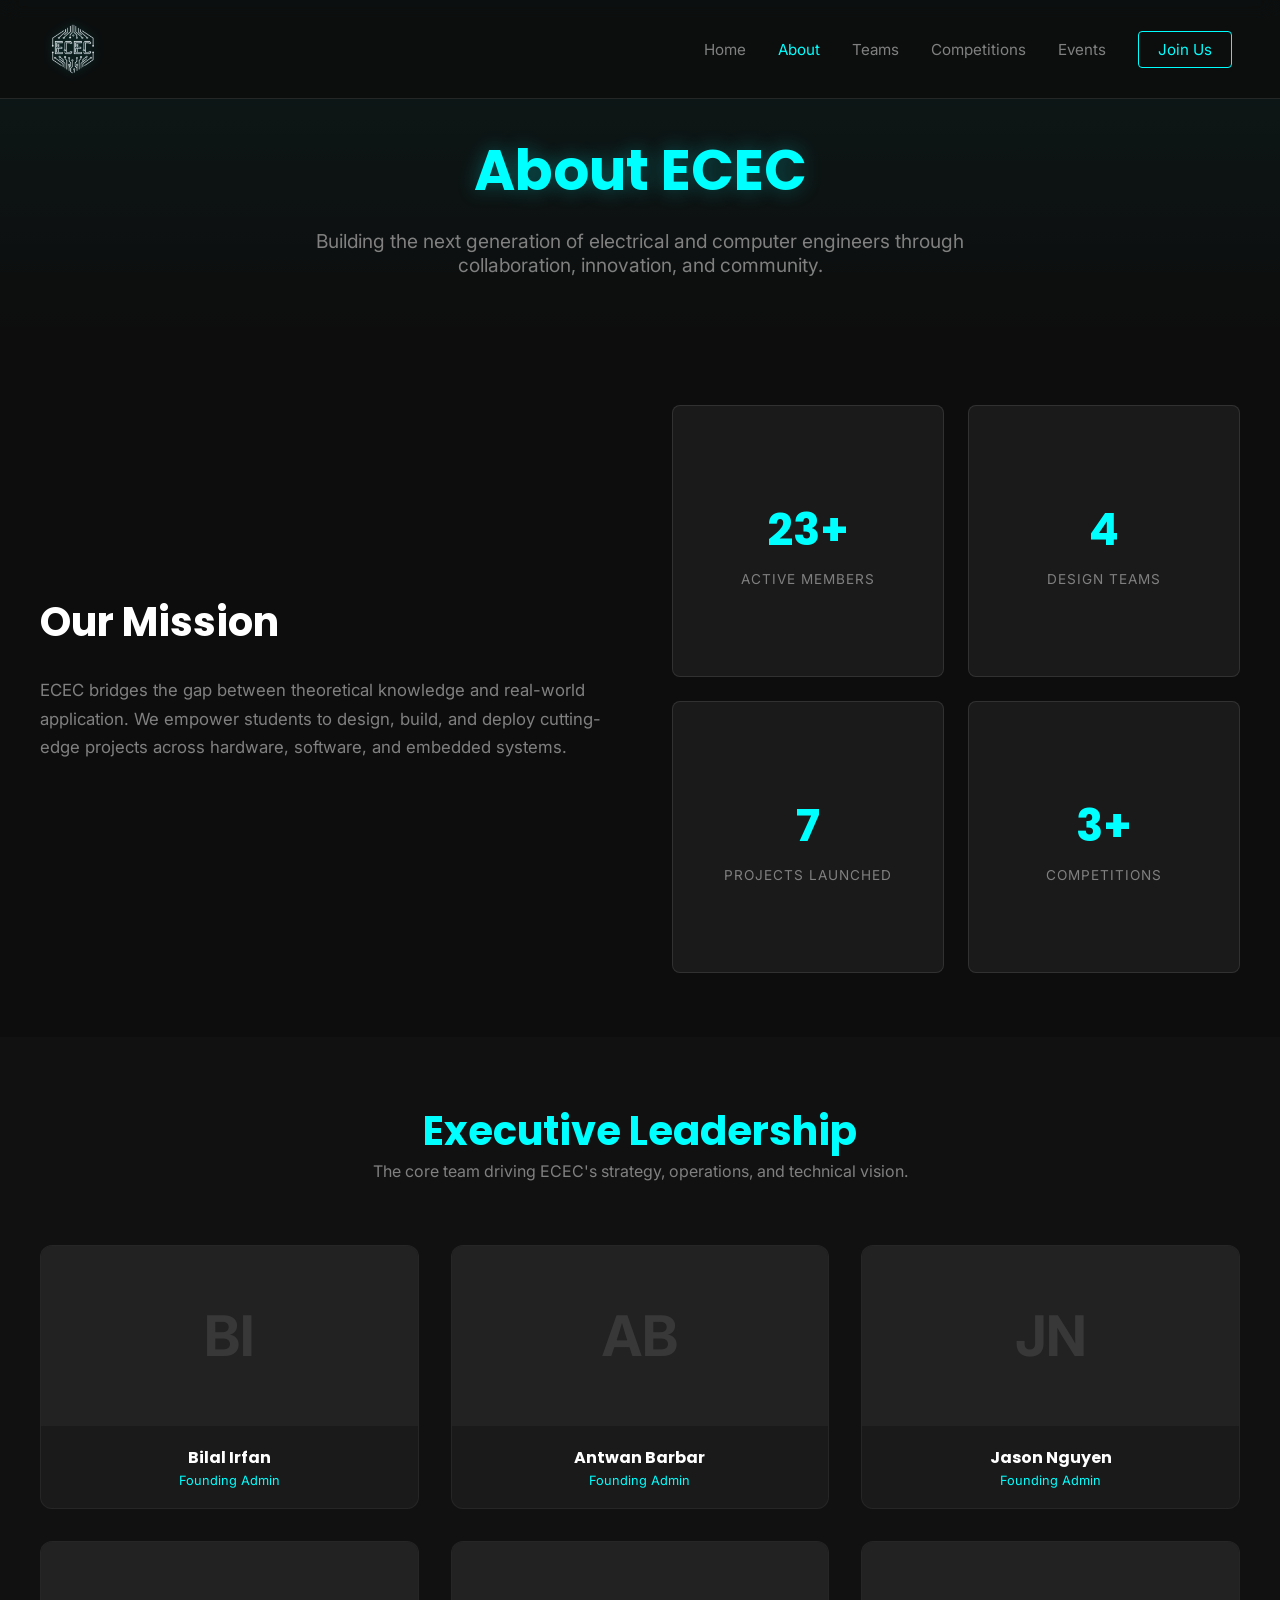
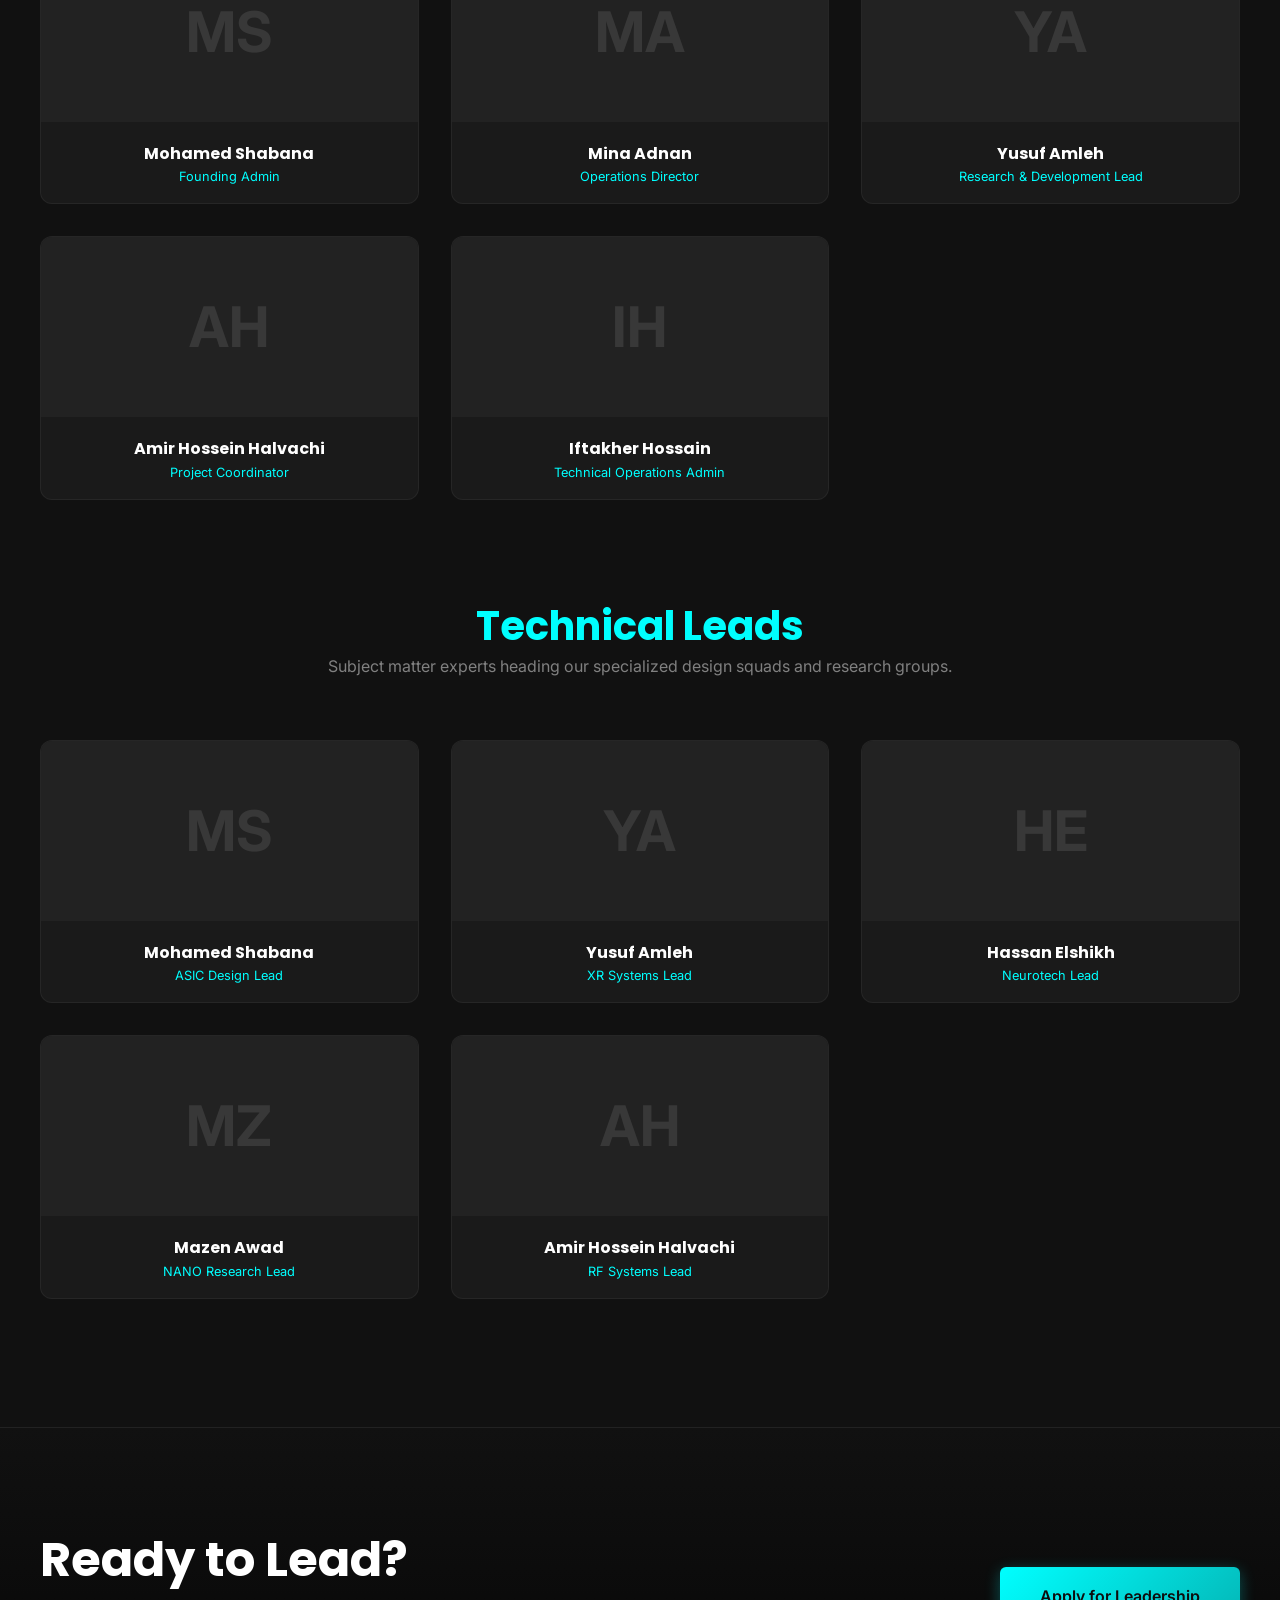
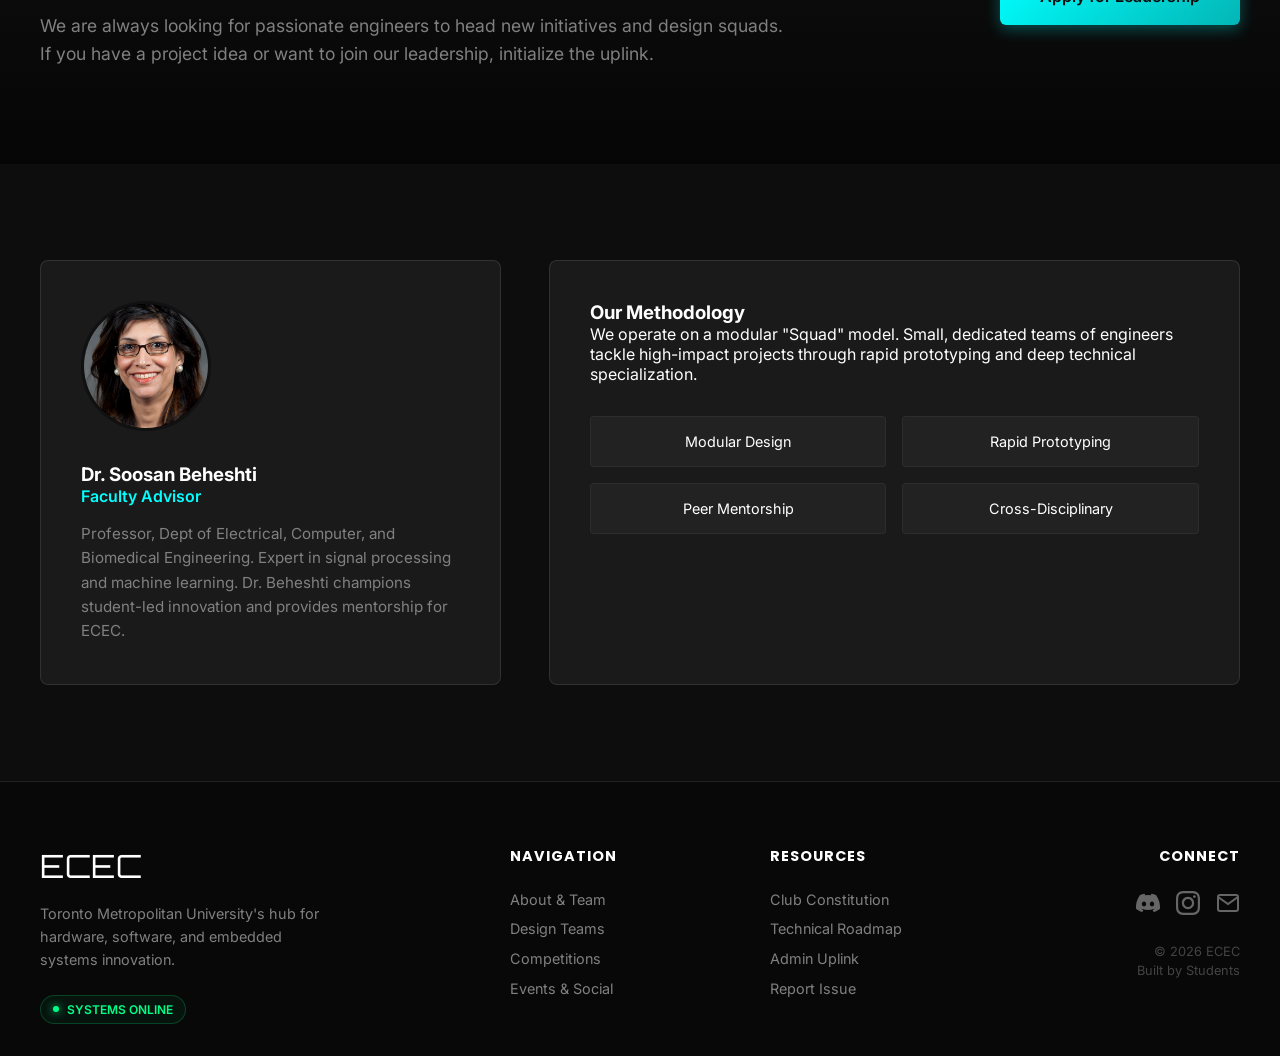
==== commit dfda7c73: "Replace sponsorship with interactive technical roadmap" ====
--- a/about.html
+++ b/about.html
@@ -25,7 +25,7 @@
         </a>
         <div class="nav-links">
             <a href="index.html">Home</a>
-            <a href="about.html" class="active">About & People</a>
+            <a href="about.html" class="active">About</a>
             <a href="teams.html">Teams</a>
             <a href="competitions.html">Competitions</a>
             <a href="events.html">Events</a>
@@ -77,7 +77,7 @@
                     <div class="person-card large"><div class="initials">MA</div><div class="person-info"><h4>Mina Adnan</h4><span class="role">Operations Director</span></div></div>
                     <div class="person-card large"><div class="initials">YA</div><div class="person-info"><h4>Yusuf Amleh</h4><span class="role">Research & Development Lead</span></div></div>
                     <div class="person-card large"><div class="initials">AH</div><div class="person-info"><h4>Amir Hossein Halvachi</h4><span class="role">Project Coordinator</span></div></div>
-                    <div class="person-card large"><div class="initials">IH</div><div class="person-info"><h4>Iftakher Hossain</h4><span class="role">Digital Media & Tech Ops</span></div></div>
+                    <div class="person-card large"><div class="initials">IH</div><div class="person-info"><h4>Iftakher Hossain</h4><span class="role">Technical Operations Admin</span></div></div>
                 </div>
             </div>
 
@@ -155,7 +155,7 @@
                 <h4>RESOURCES</h4>
                 <ul class="footer-links">
                     <li><a href="resources/constitution.html">Club Constitution</a></li>
-                    <li><a href="resources/sponsorship.html">Sponsorship Package</a></li>
+                    <li><a href="resources/roadmap.html">Technical Roadmap</a></li>
                     <li><a href="admin-login.html">Admin Uplink</a></li>
                     <li><a href="contact.html">Report Issue</a></li>
                 </ul>
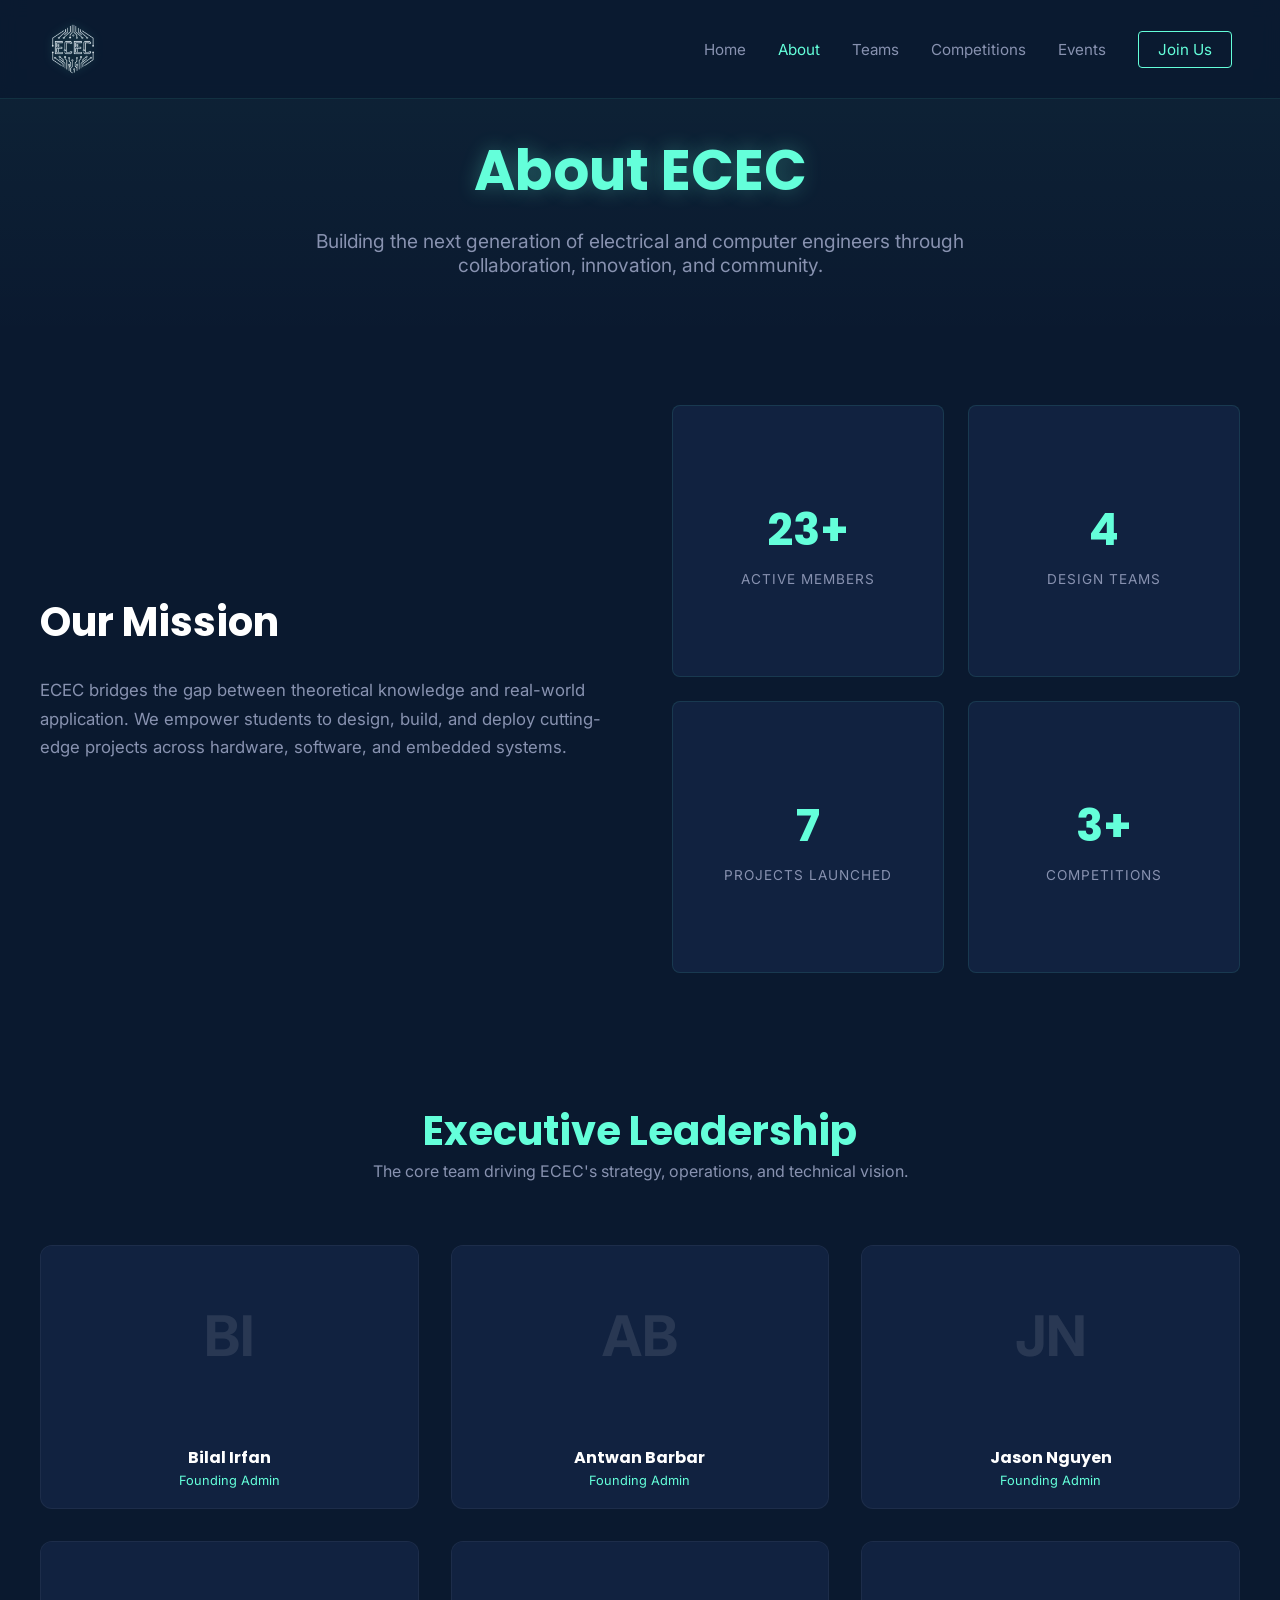
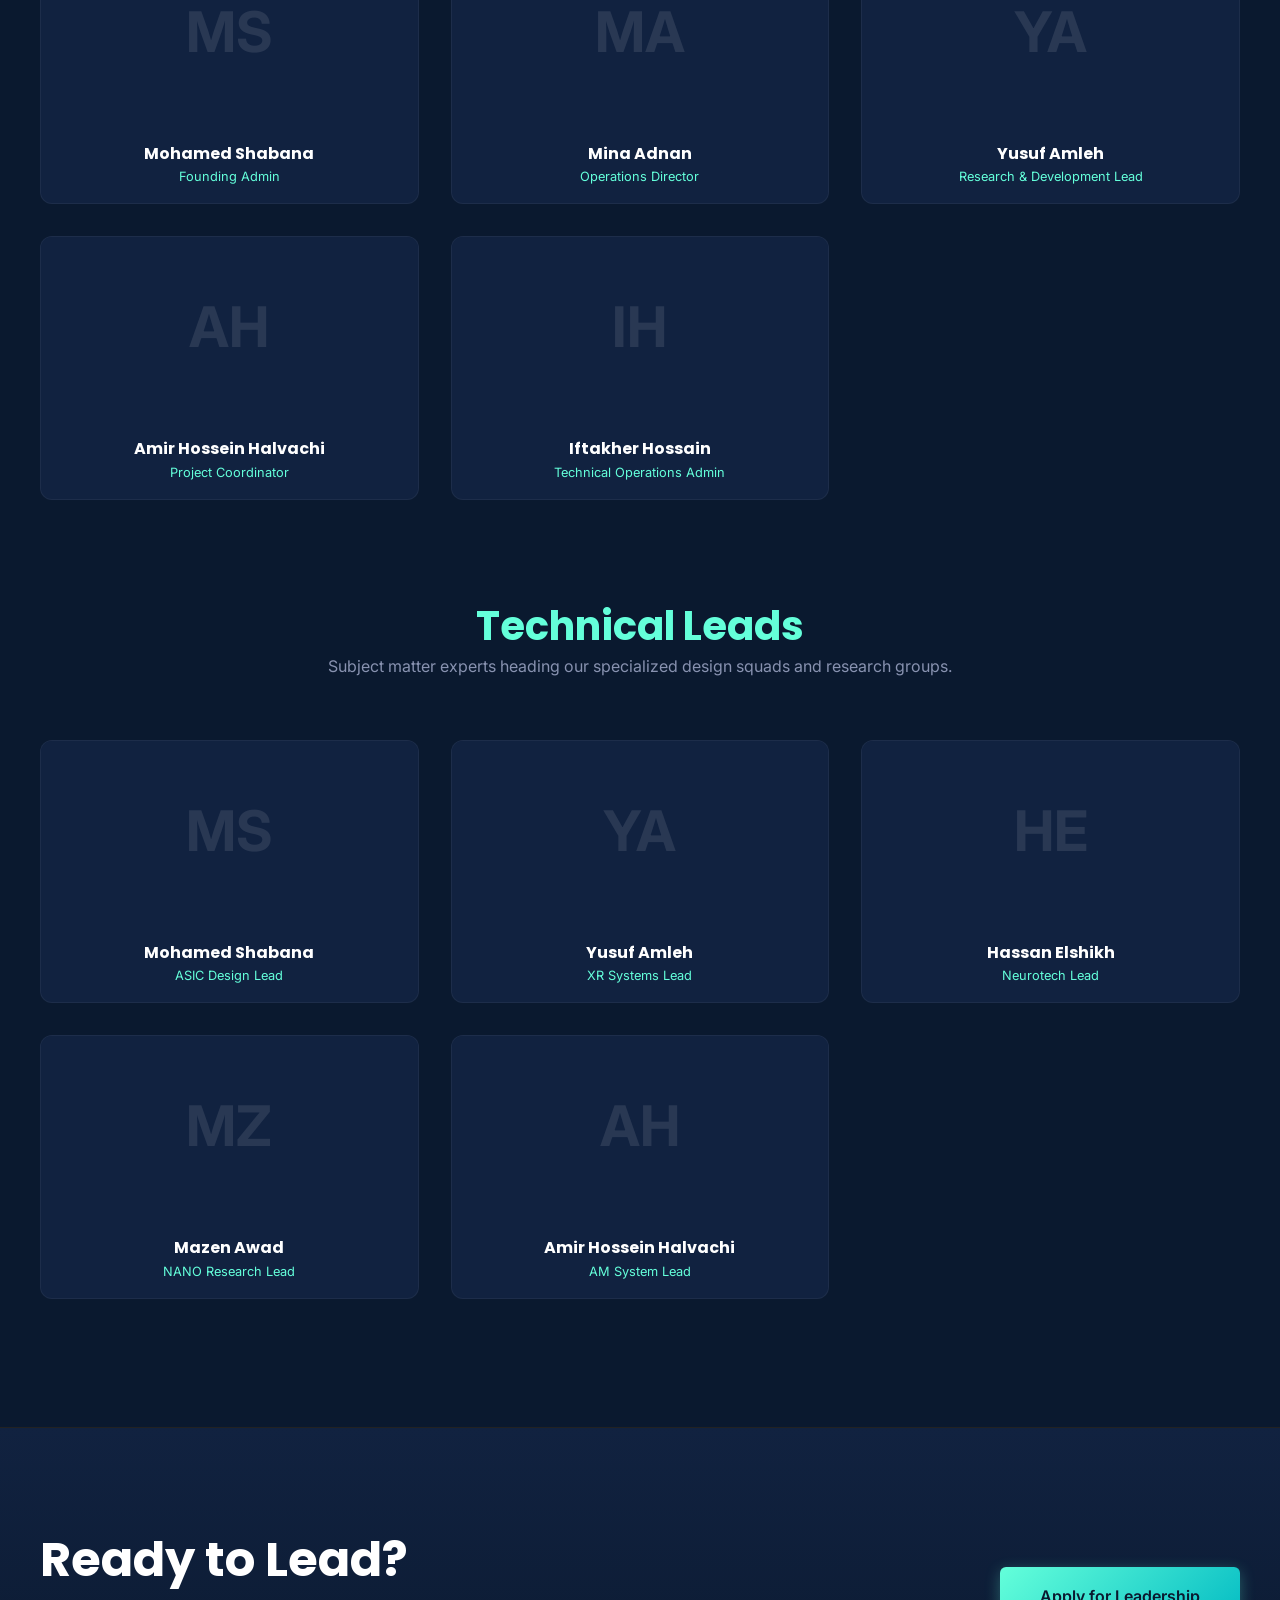
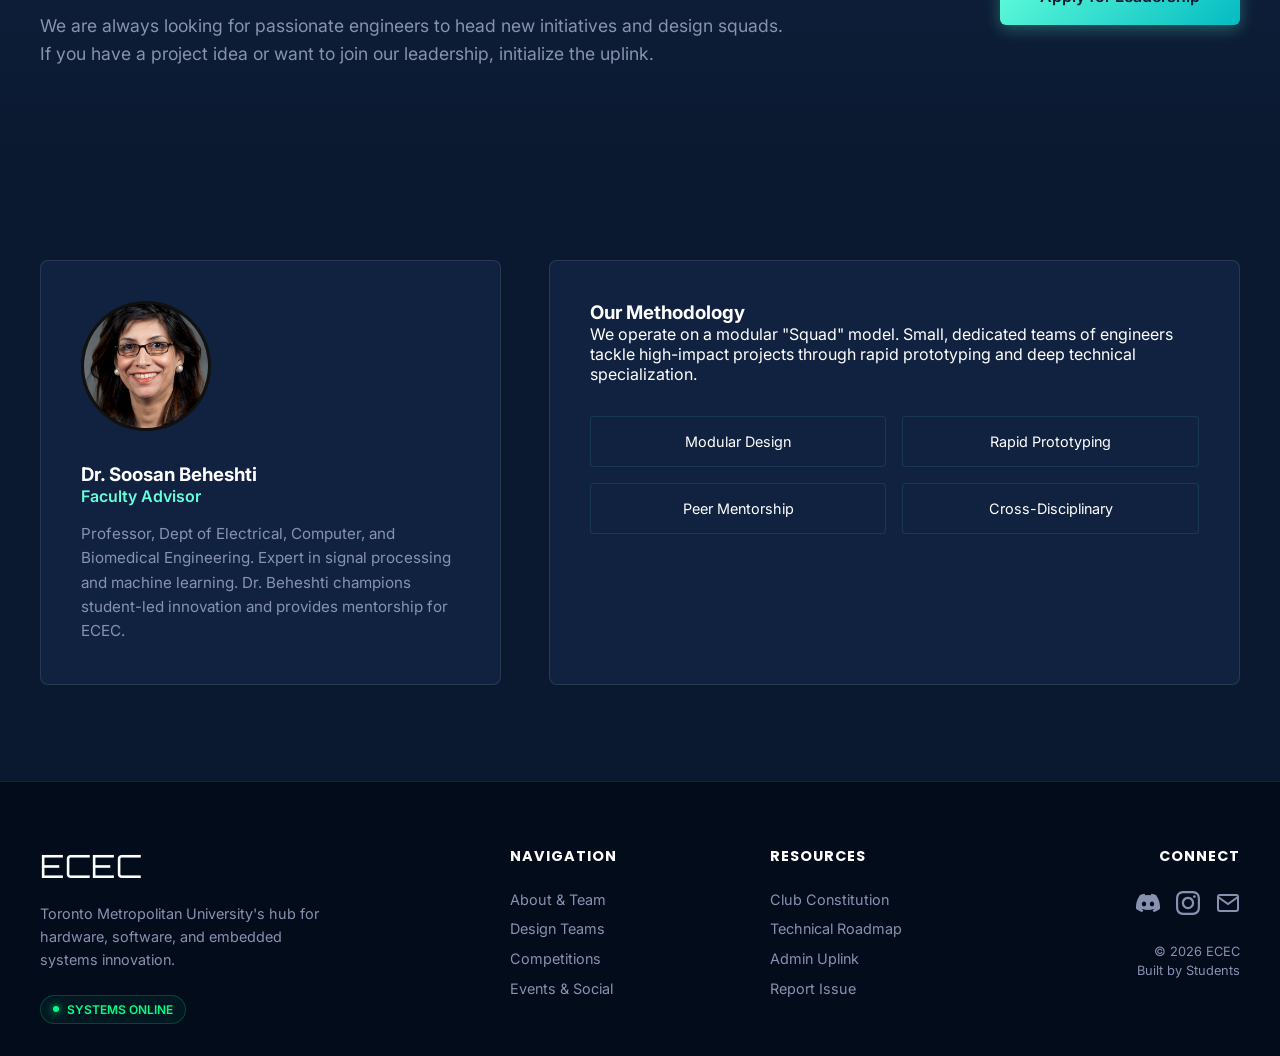
==== commit 20ada6f3: "role update" ====
--- a/about.html
+++ b/about.html
@@ -92,7 +92,7 @@
                     <div class="person-card large"><div class="initials">YA</div><div class="person-info"><h4>Yusuf Amleh</h4><span class="role">XR Systems Lead</span></div></div>
                     <div class="person-card large"><div class="initials">HE</div><div class="person-info"><h4>Hassan Elshikh</h4><span class="role">Neurotech Lead</span></div></div>
                     <div class="person-card large"><div class="initials">MZ</div><div class="person-info"><h4>Mazen Awad</h4><span class="role">NANO Research Lead</span></div></div>
-                    <div class="person-card large"><div class="initials">AH</div><div class="person-info"><h4>Amir Hossein Halvachi</h4><span class="role">RF Systems Lead</span></div></div>
+                    <div class="person-card large"><div class="initials">AH</div><div class="person-info"><h4>Amir Hossein Halvachi</h4><span class="role">AM System Lead</span></div></div>
                 </div>
             </div>
 
--- a/style.css
+++ b/style.css
@@ -2,11 +2,11 @@
 
 /* Variables */
 :root {
-    --bg-color: #0D0D0D;
-    --card-bg: #1A1A1A;
-    --neon-blue: #00FFFF;
+    --bg-color: #0A192F;
+    --card-bg: #112240;
+    --neon-blue: #64FFDA;
     --text-color: #FFFFFF;
-    --text-muted: #808080;
+    --text-muted: #8892B0;
     --font-heading: 'Poppins', sans-serif; /* Default Heading */
     --font-body: 'Inter', sans-serif;
     --font-tech: 'Orbitron', sans-serif; /* For Logo */
@@ -45,9 +45,22 @@
     text-shadow: 0 0 20px var(--neon-blue); 
     margin-bottom: 20px; 
 }
-.progress-bar { width: 100%; height: 4px; background: #333; border-radius: 2px; overflow: hidden; }
-.progress-fill { width: 0%; height: 100%; background: var(--neon-blue); box-shadow: 0 0 10px var(--neon-blue); transition: width 0.2s; }
-.loader-status { display: flex; justify-content: space-between; color: var(--neon-blue); font-family: monospace; font-size: 0.9rem; margin-top: 10px; }
+.progress-bar { width: 100%; height: 4px; background: #233554; border-radius: 2px; overflow: hidden; }
+.progress-fill { 
+    width: 0%; 
+    height: 100%; 
+    background: #FFFFFF; /* Changed to white */
+    box-shadow: 0 0 10px rgba(255, 255, 255, 0.5); /* White glow */
+    transition: width 0.2s; 
+}
+.loader-status { 
+    display: flex; 
+    justify-content: space-between; 
+    color: #FFFFFF; /* Changed to white */
+    font-family: monospace; 
+    font-size: 0.9rem; 
+    margin-top: 10px; 
+}
 
 /* Scroll Progress */
 #scroll-progress {
@@ -59,8 +72,8 @@
 .navbar {
     position: fixed; top: 0; width: 100%; padding: 1.5rem 3rem;
     display: flex; justify-content: space-between; align-items: center;
-    background: rgba(13, 13, 13, 0.8); backdrop-filter: blur(10px); z-index: 100;
-    border-bottom: 1px solid rgba(255, 255, 255, 0.1);
+    background: rgba(10, 25, 47, 0.85); backdrop-filter: blur(10px); z-index: 100;
+    border-bottom: 1px solid rgba(100, 255, 218, 0.1);
 }
 
 /* Navbar Logo Styling & Animation (UPDATED: Option 1 Orbitron) */
@@ -72,7 +85,7 @@
     background: linear-gradient(to bottom, #fff, #aaa);
     -webkit-background-clip: text;
     -webkit-text-fill-color: transparent;
-    text-shadow: 0px 0px 15px rgba(0, 255, 255, 0.5); /* Cyan Glow */
+    text-shadow: 0px 0px 15px rgba(100, 255, 218, 0.4); /* Cyan Glow */
     text-decoration: none;
     text-transform: uppercase;
     position: relative;
@@ -82,9 +95,9 @@
 .nav-logo:hover {
     letter-spacing: 4px; /* Expands width */
     text-shadow: 
-        0 0 10px rgba(0, 255, 255, 0.8),
-        0 0 20px rgba(0, 255, 255, 0.4),
-        0 0 40px rgba(0, 255, 255, 0.2);
+        0 0 10px rgba(100, 255, 218, 0.8),
+        0 0 20px rgba(100, 255, 218, 0.4),
+        0 0 40px rgba(100, 255, 218, 0.2);
     transform: translateY(-1px);
 }
 
@@ -117,7 +130,7 @@
     padding: 0.5rem 1.2rem; border: 1px solid var(--neon-blue); color: var(--neon-blue);
     border-radius: 4px; transition: all 0.3s;
 }
-.nav-links .cta-link:hover { background: var(--neon-blue); color: var(--bg-color); box-shadow: 0 0 15px rgba(0, 255, 255, 0.4); }
+.nav-links .cta-link:hover { background: var(--neon-blue); color: var(--bg-color); box-shadow: 0 0 15px rgba(100, 255, 218, 0.4); }
 .mobile-menu-btn { display: none; cursor: pointer; font-size: 1.5rem; }
 
 /* Hero Section */
@@ -149,7 +162,7 @@
     font-weight: 800;
     letter-spacing: -1px;
 }
-.hero h1 .highlight { color: var(--neon-blue); text-shadow: 0 0 30px rgba(0, 255, 255, 0.3); }
+.hero h1 .highlight { color: var(--neon-blue); text-shadow: 0 0 30px rgba(100, 255, 218, 0.3); }
 
 .hero p {
     font-size: 1.2rem; color: var(--text-muted); margin-bottom: 2.5rem;
@@ -158,8 +171,8 @@
 
 .hero-buttons { display: flex; gap: 1rem; justify-content: center; }
 .btn { padding: 1rem 2.5rem; font-weight: 600; border-radius: 6px; transition: all 0.3s ease; cursor: pointer; }
-.btn.primary { background: linear-gradient(135deg, var(--neon-blue), rgba(0, 255, 255, 0.7)); color: var(--bg-color); box-shadow: 0 4px 15px rgba(0, 255, 255, 0.3); }
-.btn.primary:hover { transform: translateY(-2px); box-shadow: 0 6px 20px rgba(0, 255, 255, 0.5); }
+.btn.primary { background: linear-gradient(135deg, var(--neon-blue), rgba(0, 255, 255, 0.7)); color: var(--bg-color); box-shadow: 0 4px 15px rgba(100, 255, 218, 0.3); }
+.btn.primary:hover { transform: translateY(-2px); box-shadow: 0 6px 20px rgba(100, 255, 218, 0.5); }
 .btn.secondary { background: transparent; color: var(--text-color); border: 1px solid rgba(255, 255, 255, 0.2); }
 .btn.secondary:hover { border-color: var(--text-color); }
 
@@ -221,7 +234,7 @@
 
 /* System Footer Styling (UPDATED Alignment) */
 .sys-footer {
-    background: #080808;
+    background: #020C1B;
     border-top: 1px solid #222;
     padding: 4rem 2rem 2rem;
     font-size: 0.9rem;
@@ -320,10 +333,10 @@
     justify-content: flex-end;
 }
 
-.social-icons a { color: #666; transition: 0.3s; }
+.social-icons a { color: #8892B0; transition: 0.3s; }
 .social-icons a:hover { color: #fff; transform: translateY(-3px); }
 
-.copyright { color: #444; font-size: 0.8rem; line-height: 1.5; }
+.copyright { color: #8892B0; font-size: 0.8rem; line-height: 1.5; }
 
 /* Responsive */
 @media (max-width: 900px) {
@@ -357,7 +370,7 @@
         top: 70px; /* Push below navbar */
         right: 0;
         width: 100%;
-        background: rgba(13, 13, 13, 0.95); /* Dark background */
+        background: rgba(17, 34, 64, 0.98); /* Dark background */
         backdrop-filter: blur(10px);
         padding: 2rem 0;
         border-bottom: 1px solid rgba(255, 255, 255, 0.1);
@@ -398,7 +411,7 @@
     height: 50px;
     width: auto;
     /* Initial subtle glow */
-    filter: drop-shadow(0 0 5px rgba(0, 255, 255, 0.3));
+    filter: drop-shadow(0 0 5px rgba(100, 255, 218, 0.3));
     transition: all 0.4s cubic-bezier(0.175, 0.885, 0.32, 1.275); /* Bouncy transition */
 }
 
@@ -411,15 +424,15 @@
 /* New Hover State: Bouncy Zoom + Intense Glow */
 .nav-logo:hover .nav-icon {
     transform: scale(1.2); /* Clean zoom without tilting */
-    filter: drop-shadow(0 0 15px rgba(0, 255, 255, 0.8));
+    filter: drop-shadow(0 0 15px rgba(100, 255, 218, 0.8));
     animation: tech-pulse 2s infinite ease-in-out;
 }
 
 /* Subtle breathing effect for the glow while hovering */
 @keyframes tech-pulse {
-    0% { filter: drop-shadow(0 0 15px rgba(0, 255, 255, 0.8)); }
-    50% { filter: drop-shadow(0 0 25px rgba(0, 255, 255, 1)); }
-    100% { filter: drop-shadow(0 0 15px rgba(0, 255, 255, 0.8)); }
+    0% { filter: drop-shadow(0 0 15px rgba(100, 255, 218, 0.8)); }
+    50% { filter: drop-shadow(0 0 25px rgba(100, 255, 218, 1)); }
+    100% { filter: drop-shadow(0 0 15px rgba(100, 255, 218, 0.8)); }
 }
 
 
@@ -444,8 +457,8 @@
 }
 
 .btn.secondary:hover {
-    background: rgba(255, 255, 255, 0.1);
-    box-shadow: 0 0 15px rgba(255, 255, 255, 0.2);
+    background: rgba(100, 255, 218, 0.1);
+    box-shadow: 0 0 15px rgba(100, 255, 218, 0.2);
 }
 
 /* Mobile Menu Button Styling */
@@ -477,4 +490,36 @@
 
 @media (max-width: 768px) {
     .mobile-menu-btn { display: flex; }
+}
+
+/* style.css */
+
+/* Loader Logo Styling */
+.loader-logo {
+    width: 120px; /* Adjust size as needed */
+    height: auto;
+    margin-bottom: 2rem;
+    filter: drop-shadow(0 0 15px rgba(255, 255, 255, 0.5));
+    animation: loader-pulse 2s infinite ease-in-out;
+}
+
+/* Optional: Add a breathing pulse animation to the logo while loading */
+@keyframes loader-pulse {
+    0%, 100% { 
+        transform: scale(1); 
+        filter: drop-shadow(0 0 15px rgba(255, 255, 255, 0.5)); 
+    }
+    50% { 
+        transform: scale(1.05); 
+        filter: drop-shadow(0 0 25px rgba(255, 255, 255, 0.8)); 
+    }
+}
+
+/* Ensure the loader content stays centered */
+.loader-content {
+    text-align: center;
+    width: 300px;
+    display: flex;
+    flex-direction: column;
+    align-items: center;
 }
--- a/about.css
+++ b/about.css
@@ -4,14 +4,14 @@
 .page-hero {
     padding: 8rem 2rem 4rem;
     text-align: center;
-    background: linear-gradient(180deg, rgba(0, 255, 255, 0.05) 0%, transparent 100%);
+    background: linear-gradient(180deg, rgba(100, 255, 218, 0.05) 0%, transparent 100%);
 }
 
 .page-hero h1 {
     font-family: var(--font-heading);
     font-size: 3.5rem;
     color: var(--neon-blue);
-    text-shadow: 0 0 20px rgba(0, 255, 255, 0.3);
+    text-shadow: 0 0 20px rgba(100, 255, 218, 0.3);
     margin-bottom: 1rem;
 }
 
@@ -48,7 +48,7 @@
     padding: 2.5rem 1.5rem;
     border-radius: 8px;
     text-align: center;
-    border: 1px solid rgba(255, 255, 255, 0.1);
+    border: 1px solid rgba(100, 255, 218, 0.1);
     transition: 0.3s;
     display: flex;
     flex-direction: column;
@@ -69,7 +69,7 @@
 .stat-label { color: var(--text-muted); text-transform: uppercase; letter-spacing: 1px; font-size: 0.85rem; }
 
 /* People Section - FIXED STACKING */
-.people-section { padding: 4rem 2rem; background: #111; }
+.people-section { padding: 4rem 2rem; background: #0A192F; }
 
 .section-header { text-align: center; margin-bottom: 4rem; }
 .section-header h2 { color: var(--neon-blue); font-size: 2.5rem; font-family: var(--font-heading); }
@@ -116,11 +116,11 @@
     height: 8px;
 }
 .scroll-container::-webkit-scrollbar-track {
-    background: #222;
+    background: #112240;
     border-radius: 4px;
 }
 .scroll-container::-webkit-scrollbar-thumb {
-    background: #444;
+    background: #233554;
     border-radius: 4px;
 }
 .scroll-container::-webkit-scrollbar-thumb:hover {
@@ -147,7 +147,7 @@
 
 .initials {
     height: 140px;
-    background: #222;
+    background: #112240;
     display: flex;
     align-items: center;
     justify-content: center;
@@ -186,8 +186,8 @@
     display: grid; grid-template-columns: 1fr 1fr; gap: 1rem; margin-top: 2rem;
 }
 .lab-features span {
-    background: #222; padding: 1rem; text-align: center;
-    border-radius: 4px; font-size: 0.9rem; border: 1px solid rgba(255, 255, 255, 0.05);
+    background: #112240; padding: 1rem; text-align: center;
+    border-radius: 4px; font-size: 0.9rem; border: 1px solid rgba(100, 255, 218, 0.1);
 }
 
 /* Header Layout */
@@ -238,10 +238,10 @@
 
 /* Hover State - Tech Glow */
 .scroll-btn:hover {
-    background: rgba(0, 255, 255, 0.1);
+    background: rgba(100, 255, 218, 0.1);
     border-color: var(--neon-blue);
     color: var(--neon-blue);
-    box-shadow: 0 0 15px rgba(0, 255, 255, 0.3);
+    box-shadow: 0 0 15px rgba(100, 255, 218, 0.3);
     transform: scale(1.1);
 }
 
@@ -283,7 +283,7 @@
 .person-card.large:hover {
     border-color: var(--neon-blue);
     transform: translateY(-8px);
-    box-shadow: 0 10px 30px rgba(0, 255, 255, 0.1);
+    box-shadow: 0 10px 30px rgba(100, 255, 218, 0.1);
 }
 
 .person-card.large .initials {
@@ -294,7 +294,7 @@
 /* Recruitment Section Fix */
 .recruitment-cta {
     padding: 6rem 2rem;
-    background: linear-gradient(180deg, #111 0%, #050505 100%);
+    background: linear-gradient(180deg, #112240 0%, #0A192F 100%);
     border-top: 1px solid #222;
 }
 
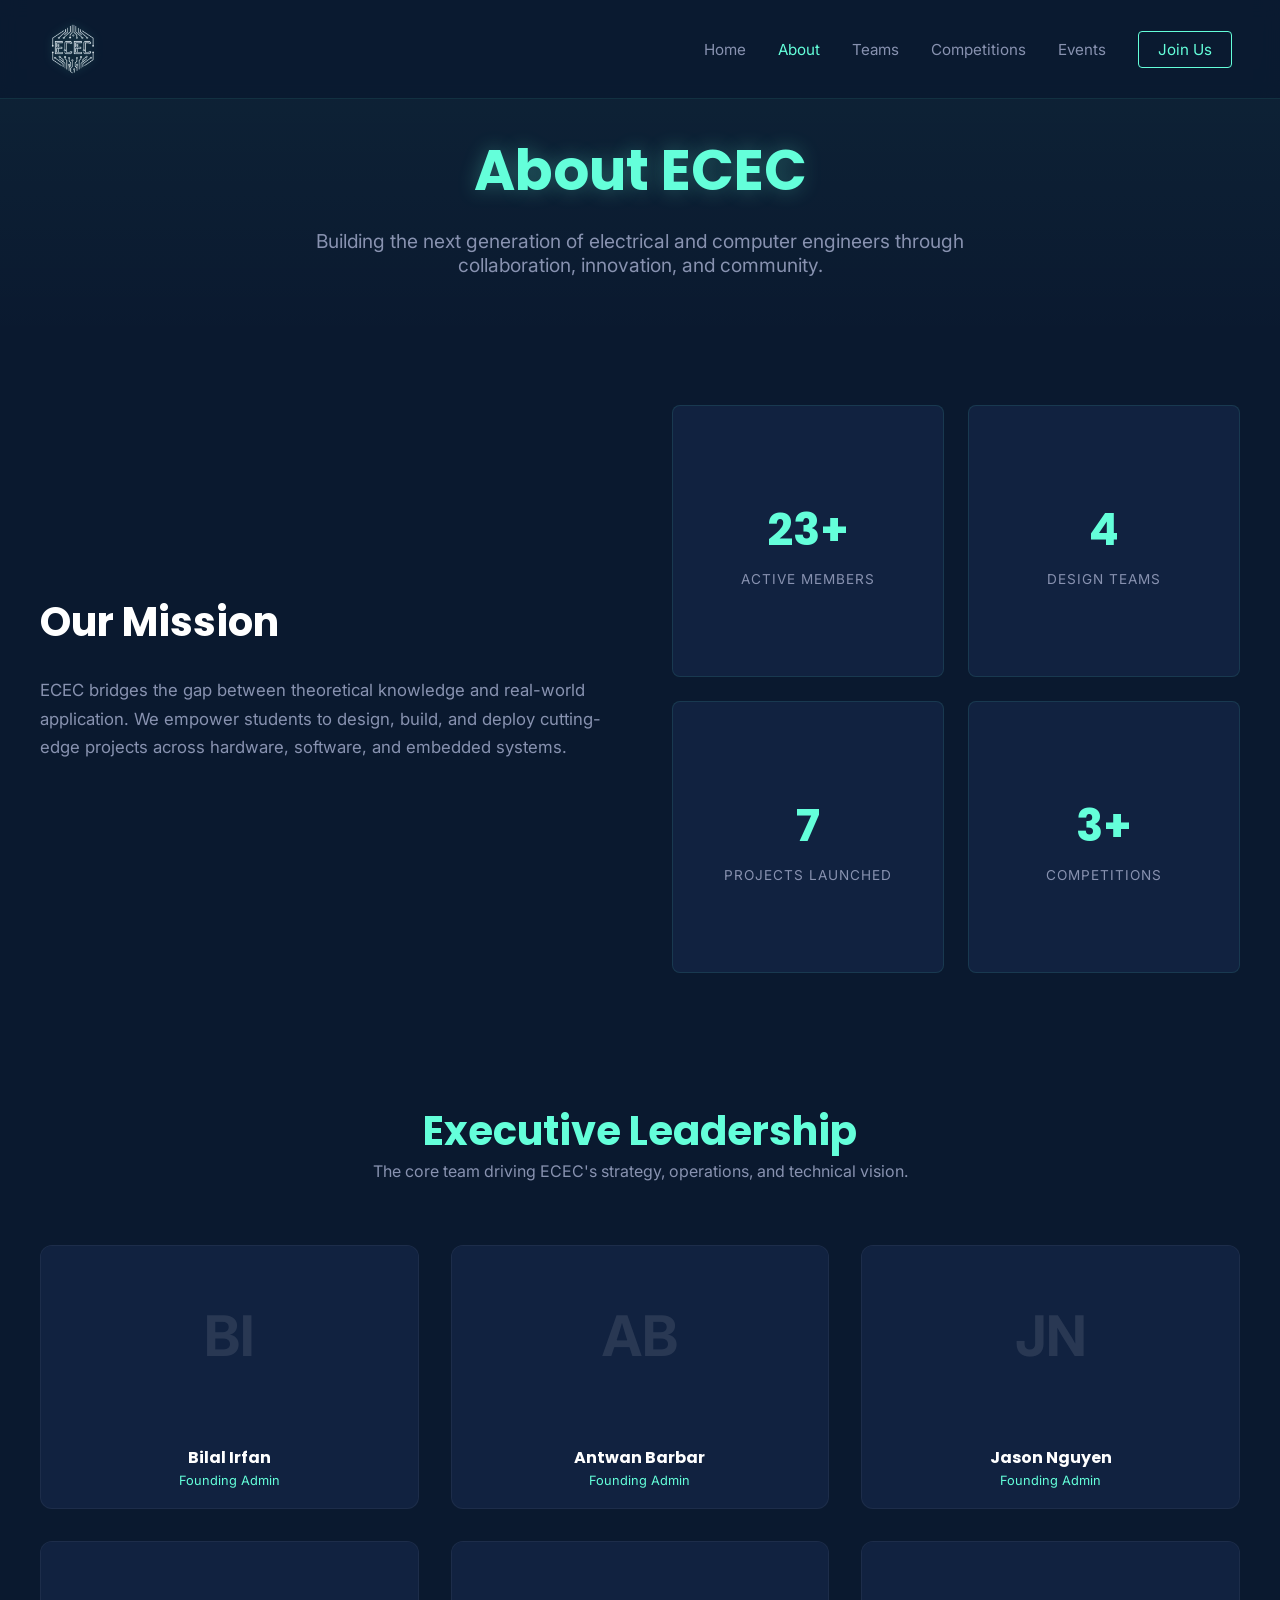
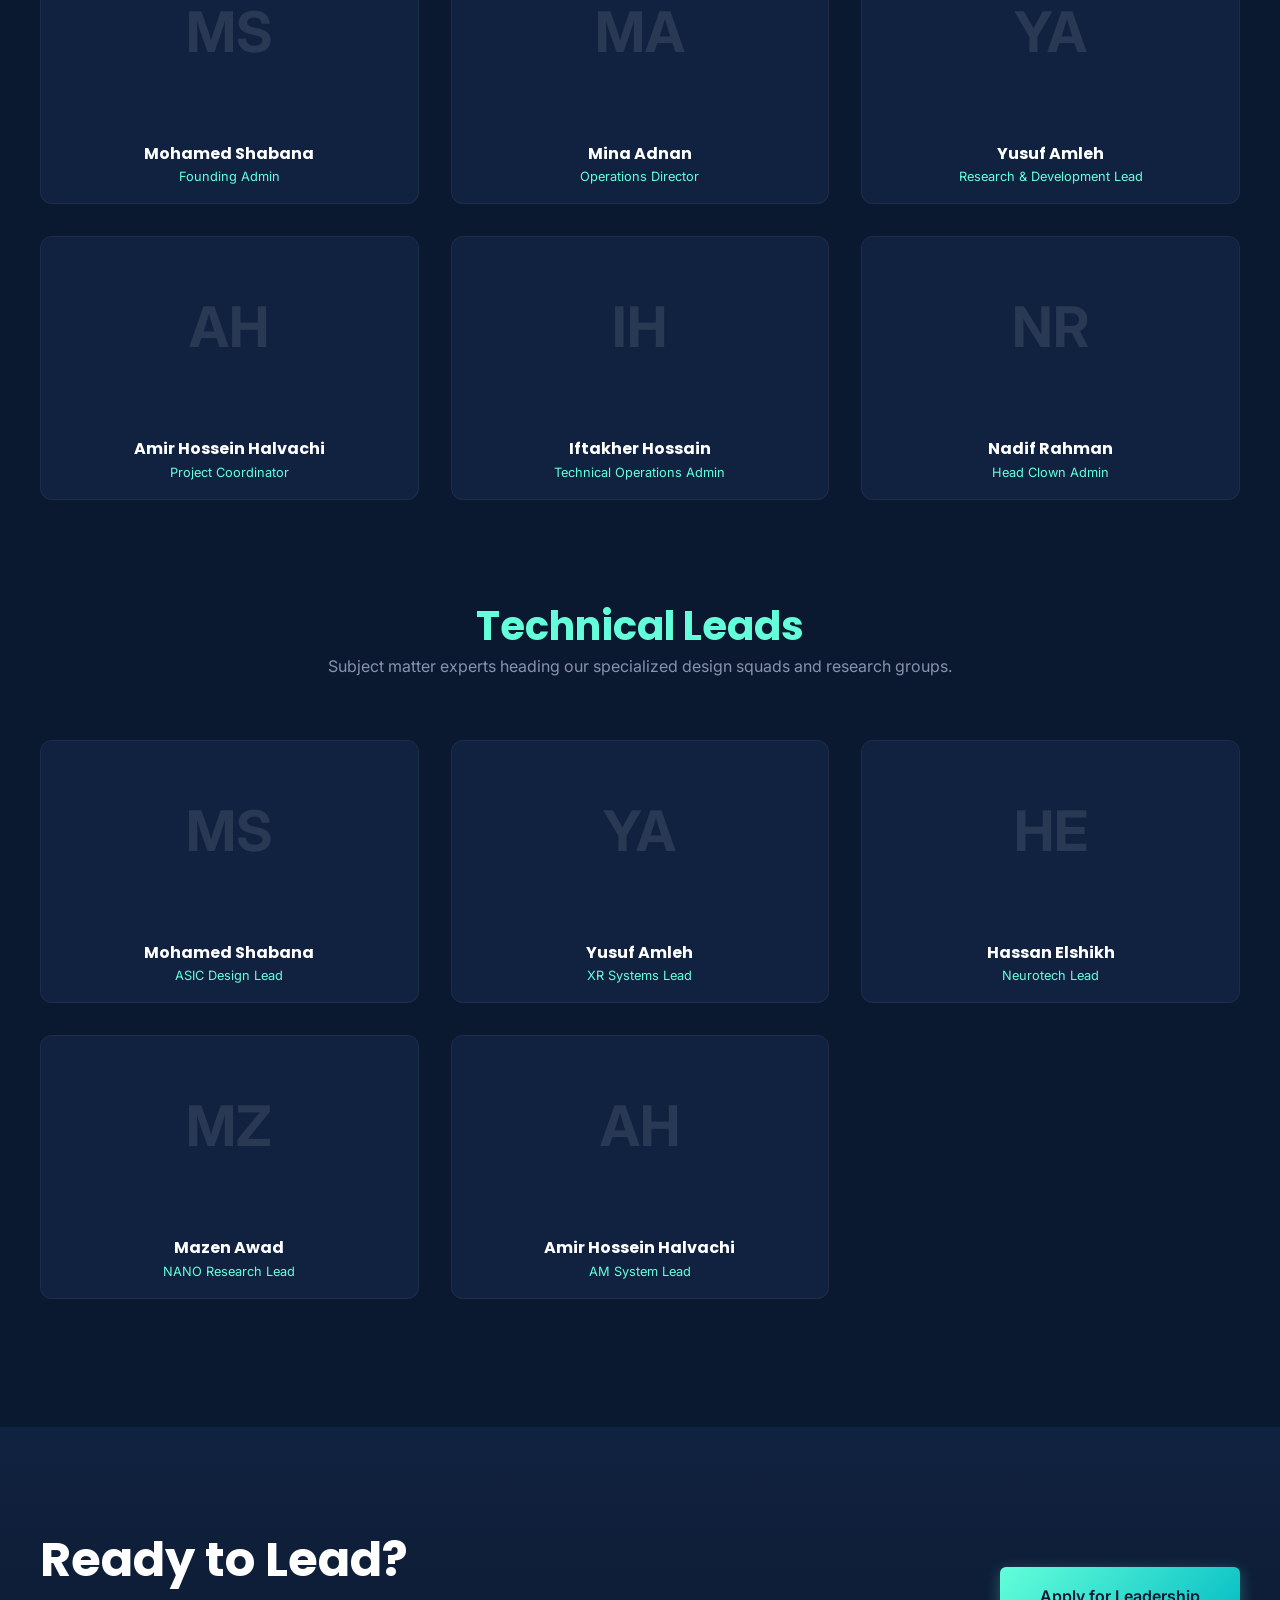
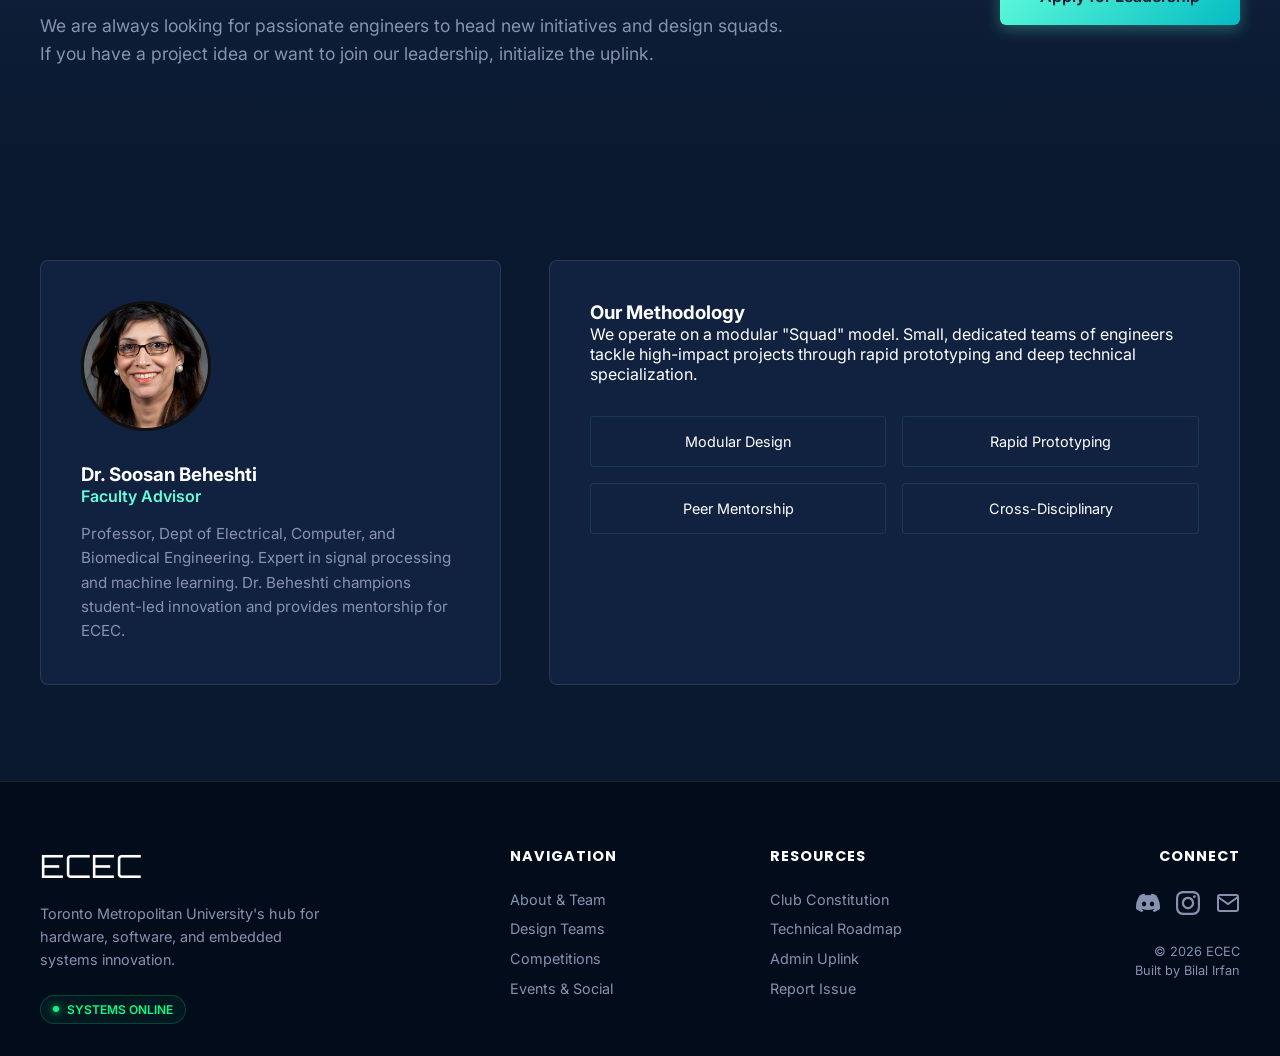
==== commit bc80adcd: "feat: Add new team member to about page" ====
--- a/about.html
+++ b/about.html
@@ -78,6 +78,7 @@
                     <div class="person-card large"><div class="initials">YA</div><div class="person-info"><h4>Yusuf Amleh</h4><span class="role">Research & Development Lead</span></div></div>
                     <div class="person-card large"><div class="initials">AH</div><div class="person-info"><h4>Amir Hossein Halvachi</h4><span class="role">Project Coordinator</span></div></div>
                     <div class="person-card large"><div class="initials">IH</div><div class="person-info"><h4>Iftakher Hossain</h4><span class="role">Technical Operations Admin</span></div></div>
+                    <div class="person-card large"><div class="initials">NR</div><div class="person-info"><h4>Nadif Rahman</h4><span class="role">Head Clown Admin</span></div></div>
                 </div>
             </div>
 
@@ -173,7 +174,7 @@
                         <svg width="24" height="24" viewBox="0 0 24 24" fill="none" stroke="currentColor" stroke-width="2"><path d="M4 4h16c1.1 0 2 .9 2 2v12c0 1.1-.9 2-2 2H4c-1.1 0-2-.9-2-2V6c0-1.1.9-2 2-2z"></path><polyline points="22,6 12,13 2,6"></polyline></svg>
                     </a>
                 </div>
-                <p class="copyright">&copy; 2026 ECEC<br>Built by Students</p>
+                <p class="copyright">&copy; 2026 ECEC<br>Built by Bilal Irfan</p>
             </div>
         </div>
     </footer>
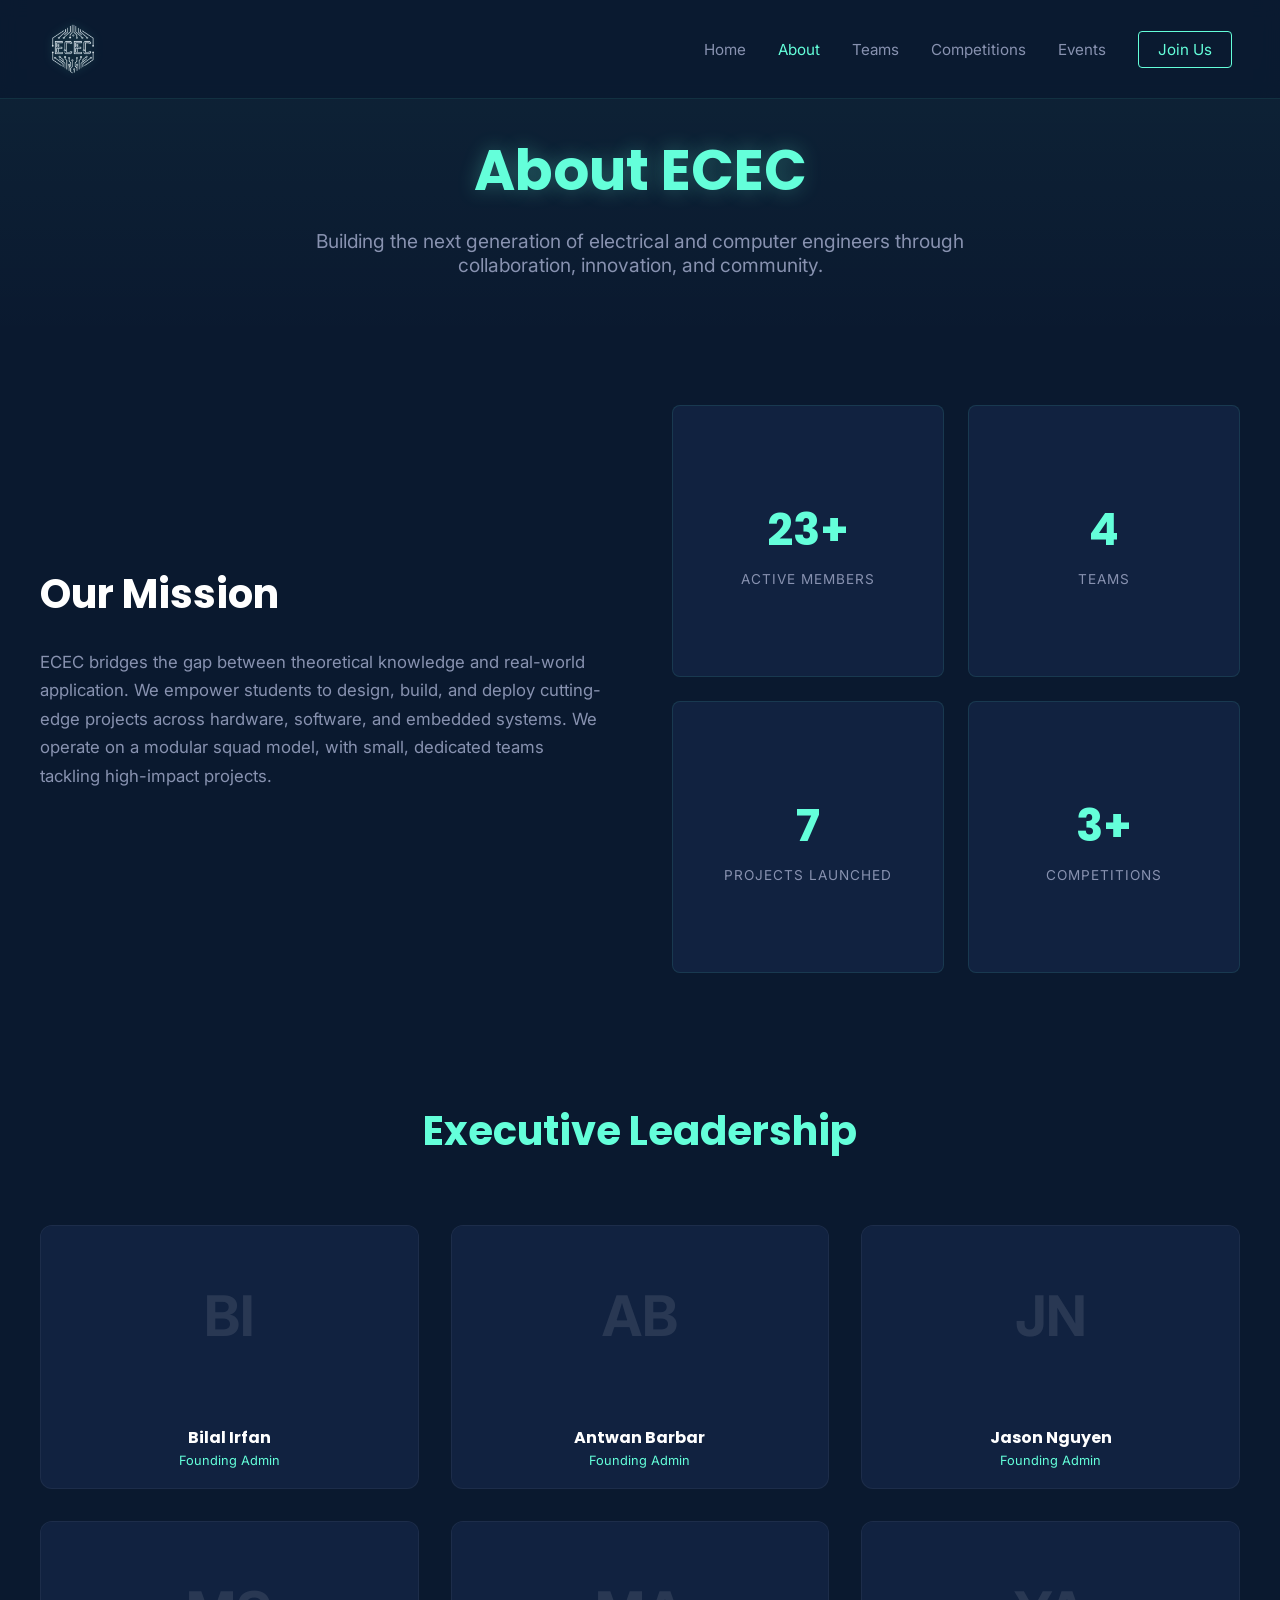
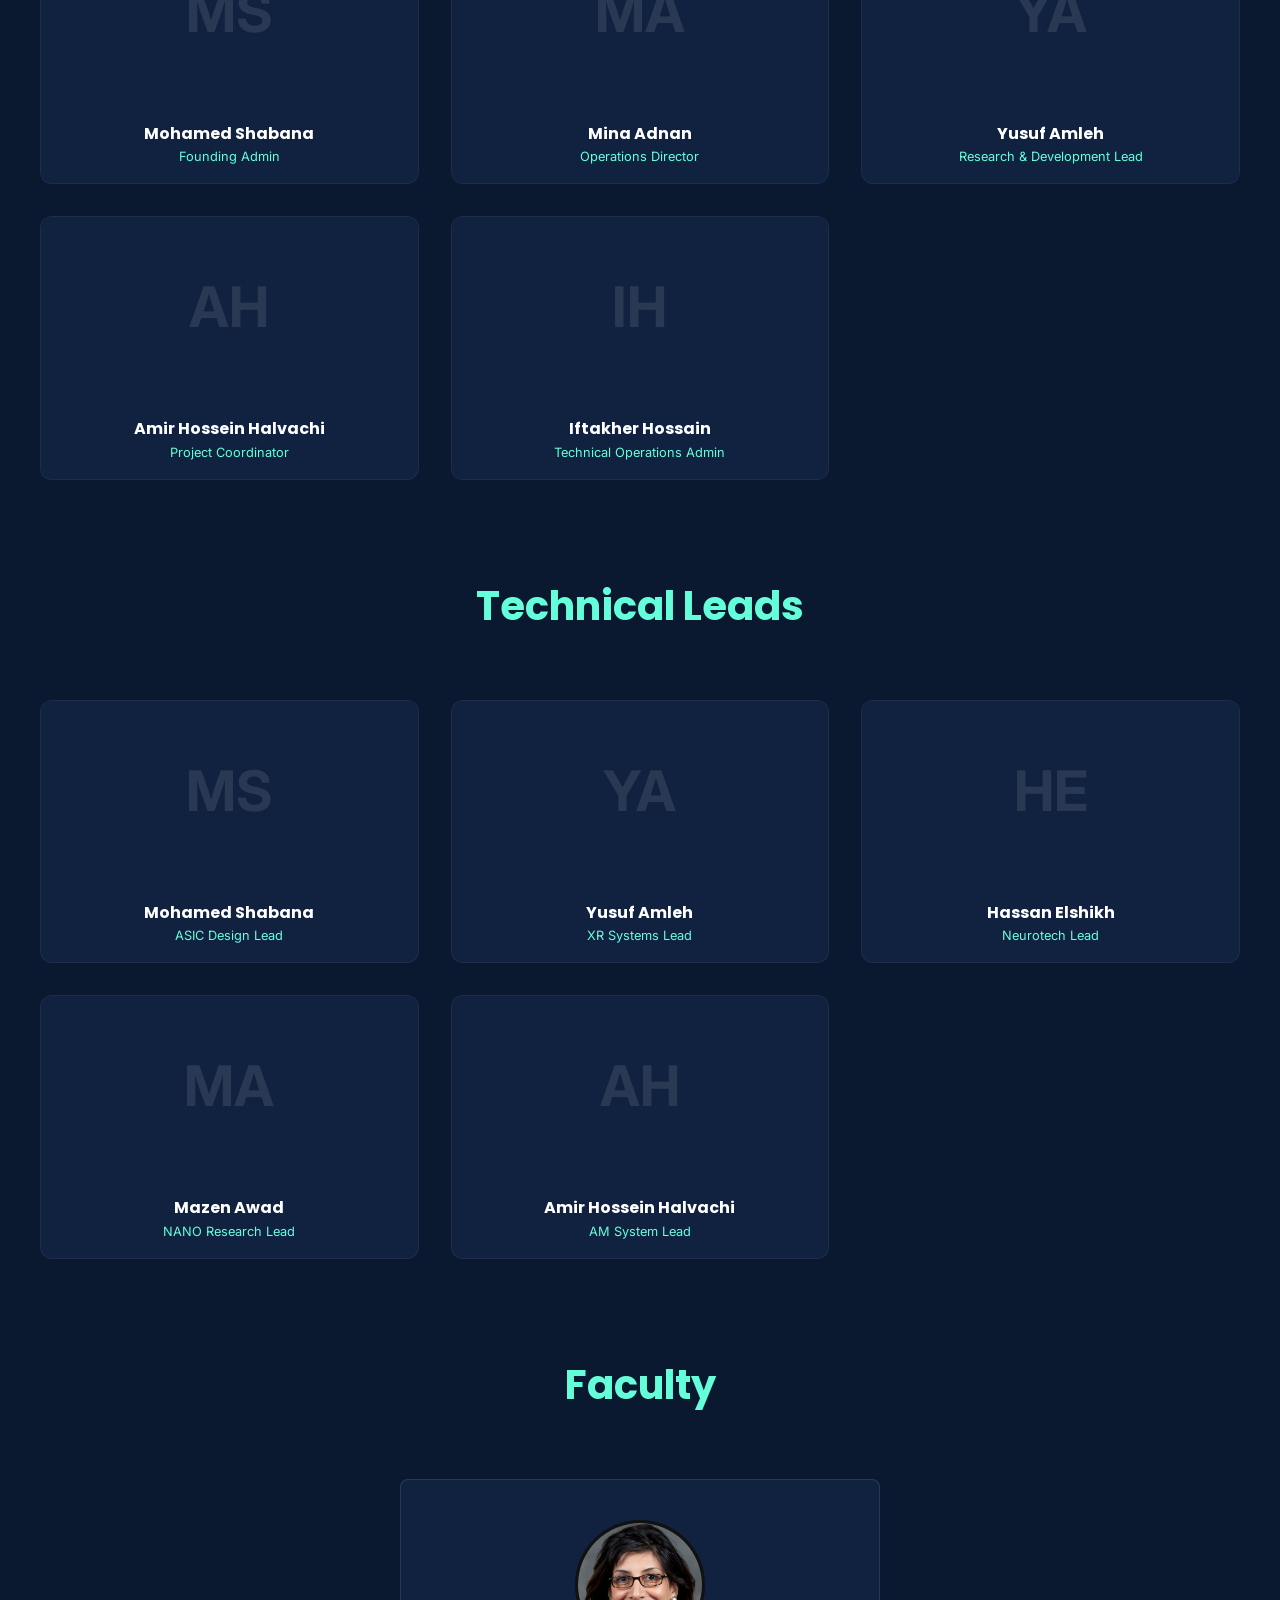
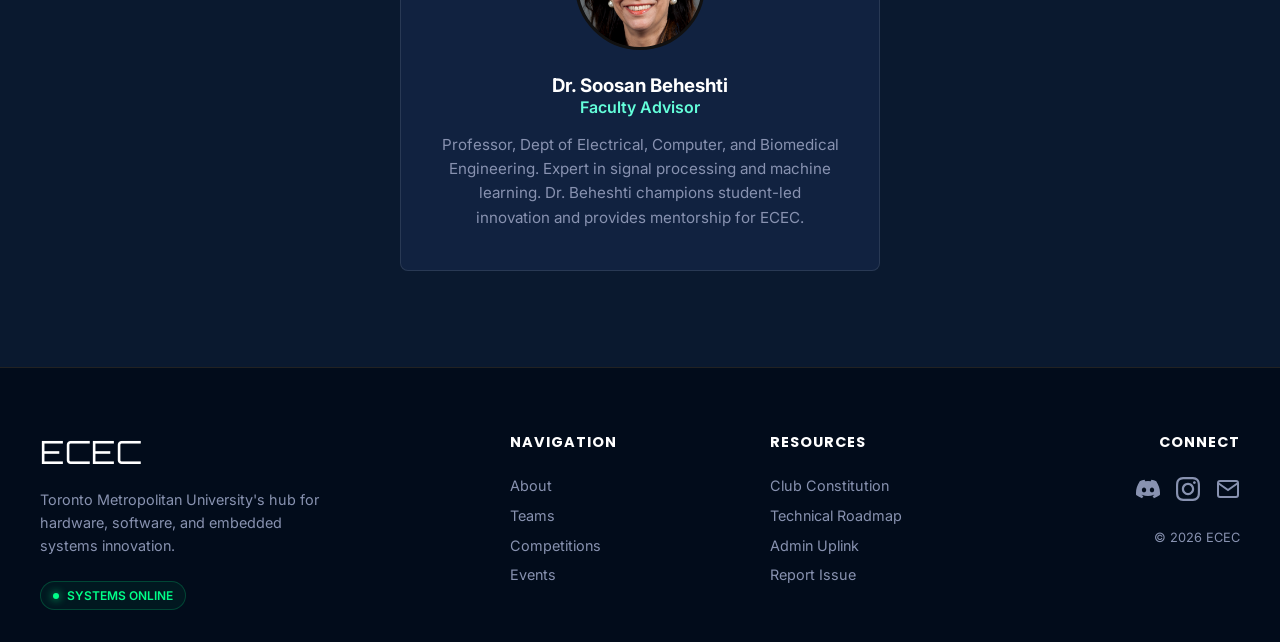
==== commit 1f159562: "feat: update About, Teams, and Events pages with consistent hero styling - Standardized hero section" ====
--- a/about.html
+++ b/about.html
@@ -49,11 +49,11 @@
         <div class="container mission-layout">
             <div class="mission-text">
                 <h2>Our Mission</h2>
-                <p>ECEC bridges the gap between theoretical knowledge and real-world application. We empower students to design, build, and deploy cutting-edge projects across hardware, software, and embedded systems.</p>
+                <p>ECEC bridges the gap between theoretical knowledge and real-world application. We empower students to design, build, and deploy cutting-edge projects across hardware, software, and embedded systems. We operate on a modular squad model, with small, dedicated teams tackling high-impact projects.</p>
             </div>
             <div class="stats-grid">
                 <div class="stat-card"><div class="stat-number">23+</div><div class="stat-label">Active Members</div></div>
-                <div class="stat-card"><div class="stat-number">4</div><div class="stat-label">Design Teams</div></div>
+                <div class="stat-card"><div class="stat-number">4</div><div class="stat-label">Teams</div></div>
                 <div class="stat-card"><div class="stat-number">7</div><div class="stat-label">Projects Launched</div></div>
                 <div class="stat-card"><div class="stat-number">3+</div><div class="stat-label">Competitions</div></div>
             </div>
@@ -65,7 +65,6 @@
             
             <div class="section-header">
                 <h2>Executive Leadership</h2>
-                <p>The core team driving ECEC's strategy, operations, and technical vision.</p>
             </div>
 
             <div class="people-row">
@@ -78,13 +77,11 @@
                     <div class="person-card large"><div class="initials">YA</div><div class="person-info"><h4>Yusuf Amleh</h4><span class="role">Research & Development Lead</span></div></div>
                     <div class="person-card large"><div class="initials">AH</div><div class="person-info"><h4>Amir Hossein Halvachi</h4><span class="role">Project Coordinator</span></div></div>
                     <div class="person-card large"><div class="initials">IH</div><div class="person-info"><h4>Iftakher Hossain</h4><span class="role">Technical Operations Admin</span></div></div>
-                    <div class="person-card large"><div class="initials">NR</div><div class="person-info"><h4>Nadif Rahman</h4><span class="role">Head Clown Admin</span></div></div>
                 </div>
             </div>
 
             <div class="section-header" style="margin-top: 6rem;">
                 <h2>Technical Leads</h2>
-                <p>Subject matter experts heading our specialized design squads and research groups.</p>
             </div>
 
             <div class="people-row">
@@ -92,7 +89,7 @@
                     <div class="person-card large"><div class="initials">MS</div><div class="person-info"><h4>Mohamed Shabana</h4><span class="role">ASIC Design Lead</span></div></div>
                     <div class="person-card large"><div class="initials">YA</div><div class="person-info"><h4>Yusuf Amleh</h4><span class="role">XR Systems Lead</span></div></div>
                     <div class="person-card large"><div class="initials">HE</div><div class="person-info"><h4>Hassan Elshikh</h4><span class="role">Neurotech Lead</span></div></div>
-                    <div class="person-card large"><div class="initials">MZ</div><div class="person-info"><h4>Mazen Awad</h4><span class="role">NANO Research Lead</span></div></div>
+                    <div class="person-card large"><div class="initials">MA</div><div class="person-info"><h4>Mazen Awad</h4><span class="role">NANO Research Lead</span></div></div>
                     <div class="person-card large"><div class="initials">AH</div><div class="person-info"><h4>Amir Hossein Halvachi</h4><span class="role">AM System Lead</span></div></div>
                 </div>
             </div>
@@ -100,34 +97,20 @@
         </div>
     </section>
 
-    <section class="recruitment-cta">
-    <div class="container recruitment-flex">
-        <div class="recruitment-text">
-            <h2>Ready to Lead?</h2>
-            <p>We are always looking for passionate engineers to head new initiatives and design squads. If you have a project idea or want to join our leadership, initialize the uplink.</p>
-        </div>
-        <div class="recruitment-action">
-            <a href="contact.html" class="btn primary">Apply for Leadership</a>
-        </div>
-    </div>
-</section>
-
     <section class="faculty-section">
-        <div class="container faculty-grid">
-            <div class="faculty-card">
+        <div class="container faculty-container">
+            <div class="section-header">
+                <h2>Faculty</h2>
+            </div>
+            <div class="faculty-card faculty-card-wide">
                 <div class="faculty-initials">
                     <img src="assets/dr-beheshti.jpg" alt="Dr. Soosan Beheshti" class="faculty-img" onerror="this.style.display='none'">
                     <span class="faculty-placeholder">SB</span>
                 </div>
-                <h3>Dr. Soosan Beheshti</h3>
-                <p class="faculty-title">Faculty Advisor</p>
-                <p class="faculty-bio">Professor, Dept of Electrical, Computer, and Biomedical Engineering. Expert in signal processing and machine learning. Dr. Beheshti champions student-led innovation and provides mentorship for ECEC.</p>
-            </div>
-            <div class="lab-card">
-                <h3>Our Methodology</h3>
-                <p>We operate on a modular "Squad" model. Small, dedicated teams of engineers tackle high-impact projects through rapid prototyping and deep technical specialization.</p>
-                <div class="lab-features">
-                    <span>Modular Design</span><span>Rapid Prototyping</span><span>Peer Mentorship</span><span>Cross-Disciplinary</span>
+                <div class="faculty-info">
+                    <h3>Dr. Soosan Beheshti</h3>
+                    <p class="faculty-title">Faculty Advisor</p>
+                    <p class="faculty-bio">Professor, Dept of Electrical, Computer, and Biomedical Engineering. Expert in signal processing and machine learning. Dr. Beheshti champions student-led innovation and provides mentorship for ECEC.</p>
                 </div>
             </div>
         </div>
@@ -146,10 +129,10 @@
             <div class="footer-col">
                 <h4>NAVIGATION</h4>
                 <ul class="footer-links">
-                    <li><a href="about.html">About & Team</a></li>
-                    <li><a href="teams.html">Design Teams</a></li>
+                    <li><a href="about.html">About</a></li>
+                    <li><a href="teams.html">Teams</a></li>
                     <li><a href="competitions.html">Competitions</a></li>
-                    <li><a href="events.html">Events & Social</a></li>
+                    <li><a href="events.html">Events</a></li>
                 </ul>
             </div>
             <div class="footer-col">
@@ -164,7 +147,7 @@
             <div class="footer-col">
                 <h4>CONNECT</h4>
                 <div class="social-icons">
-                    <a href="https://discord.gg/QThsV5dc" target="_blank" aria-label="Discord">
+                    <a href="https://discord.gg/U7n7xggP3w" target="_blank" aria-label="Discord">
                         <svg width="24" height="24" viewBox="0 0 24 24" fill="currentColor"><path d="M20.317 4.37a19.791 19.791 0 0 0-4.885-1.515.074.074 0 0 0-.079.037c-.21.375-.444.864-.608 1.25a18.27 18.27 0 0 0-5.487 0 12.64 12.64 0 0 0-.617-1.25.077.077 0 0 0-.079-.037A19.736 19.736 0 0 0 3.677 4.37a.07.07 0 0 0-.032.027C.533 9.046-.32 13.58.099 18.057a.082.082 0 0 0 .031.057 19.9 19.9 0 0 0 5.993 3.03.078.078 0 0 0 .084-.028 14.09 14.09 0 0 0 1.226-1.994.076.076 0 0 0-.041-.106 13.107 13.107 0 0 1-1.872-.892.077.077 0 0 1-.008-.128 10.2 10.2 0 0 0 .372-.292.074.074 0 0 1 .077-.01c3.928 1.793 8.18 1.793 12.062 0a.074.074 0 0 1 .078.01c.12.098.246.198.373.292a.077.077 0 0 1-.006.127 12.299 12.299 0 0 1-1.873.892.077.077 0 0 0-.041.107c.36.698.772 1.362 1.225 1.993a.076.076 0 0 0 .084.028 19.839 19.839 0 0 0 6.002-3.03.077.077 0 0 0 .032-.054c.5-5.177-.838-9.674-3.549-13.66a.061.061 0 0 0-.031-.03zM8.02 15.33c-1.183 0-2.157-1.085-2.157-2.419 0-1.333.956-2.419 2.157-2.419 1.21 0 2.176 1.096 2.157 2.42 0 1.333-.956 2.418-2.157 2.418zm7.975 0c-1.183 0-2.157-1.085-2.157-2.419 0-1.333.955-2.419 2.157-2.419 1.21 0 2.176 1.096 2.157 2.42 0 1.333-.946 2.418-2.157 2.418z"/></svg>
                     </a>
                     <a href="https://instagram.com/ecec.met" target="_blank" aria-label="Instagram">
@@ -174,7 +157,7 @@
                         <svg width="24" height="24" viewBox="0 0 24 24" fill="none" stroke="currentColor" stroke-width="2"><path d="M4 4h16c1.1 0 2 .9 2 2v12c0 1.1-.9 2-2 2H4c-1.1 0-2-.9-2-2V6c0-1.1.9-2 2-2z"></path><polyline points="22,6 12,13 2,6"></polyline></svg>
                     </a>
                 </div>
-                <p class="copyright">&copy; 2026 ECEC<br>Built by Bilal Irfan</p>
+                <p class="copyright">&copy; 2026 ECEC</p>
             </div>
         </div>
     </footer>
--- a/style.css
+++ b/style.css
@@ -29,6 +29,8 @@
 a { text-decoration: none; color: inherit; }
 
 /* Loader */
+.skip-loader #loader { display: none !important; }
+
 #loader {
     position: fixed; top: 0; left: 0; width: 100%; height: 100%;
     background: var(--bg-color); z-index: 9999;
--- a/about.css
+++ b/about.css
@@ -69,7 +69,7 @@
 .stat-label { color: var(--text-muted); text-transform: uppercase; letter-spacing: 1px; font-size: 0.85rem; }
 
 /* People Section - FIXED STACKING */
-.people-section { padding: 4rem 2rem; background: #0A192F; }
+.people-section { padding: 4rem 2rem 0; background: #0A192F; }
 
 .section-header { text-align: center; margin-bottom: 4rem; }
 .section-header h2 { color: var(--neon-blue); font-size: 2.5rem; font-family: var(--font-heading); }
@@ -161,8 +161,9 @@
 .role { font-size: 0.8rem; color: var(--neon-blue); display: block; }
 
 /* Faculty Section */
-.faculty-section { padding: 6rem 2rem; }
-.faculty-grid { display: grid; grid-template-columns: 1fr 1.5fr; gap: 3rem; }
+.faculty-section { padding: 0 2rem 6rem; }
+.faculty-container { display: flex; flex-direction: column; gap: 2rem; }
+.faculty-container .section-header { margin-top: 2rem; margin-bottom: 2rem; }
 
 .faculty-card, .lab-card {
     background: var(--card-bg);
@@ -171,12 +172,25 @@
     border: 1px solid rgba(255, 255, 255, 0.1);
 }
 
+.faculty-card-wide {
+    display: flex;
+    flex-direction: column;
+    align-items: center;
+    text-align: center;
+    gap: 1.5rem;
+    max-width: 480px;
+    margin: 0 auto;
+}
+
+.faculty-info { flex: 1; }
+
 .faculty-initials {
-    width: 80px; height: 80px; border-radius: 50%;
+    width: 120px; height: 120px; border-radius: 50%;
     background: #222; border: 2px solid var(--neon-blue);
     display: flex; align-items: center; justify-content: center;
     font-size: 1.5rem; font-weight: 700; color: var(--neon-blue);
-    margin-bottom: 1.5rem;
+    flex-shrink: 0;
+    overflow: hidden; position: relative;
 }
 
 .faculty-title { color: var(--neon-blue); margin-bottom: 1rem; font-weight: 600; }
@@ -362,10 +376,10 @@
     .people-grid-full { grid-template-columns: 1fr; }
 }
 
-/* --- Left-Aligned Fix for Dr. Beheshti Image --- */
+/* --- Dr. Beheshti Image --- */
 
 .faculty-initials {
-    width: 130px; 
+    width: 130px;
     height: 130px;
     border-radius: 50%;
     border: 3px solid #111;
@@ -374,16 +388,17 @@
     display: flex;
     justify-content: center;
     align-items: center;
-    /* Changed from 'margin: 0 auto' to 'margin: 0 0' for left alignment */
-    margin: 0 0 2rem 0; 
+    margin: 0;
     position: relative;
     padding: 0;
+    flex-shrink: 0;
 }
 
 .faculty-img {
     width: 100%;
     height: 100%;
     object-fit: cover;
+    object-position: center 20%;
     display: block;
     position: absolute;
     top: 50%;
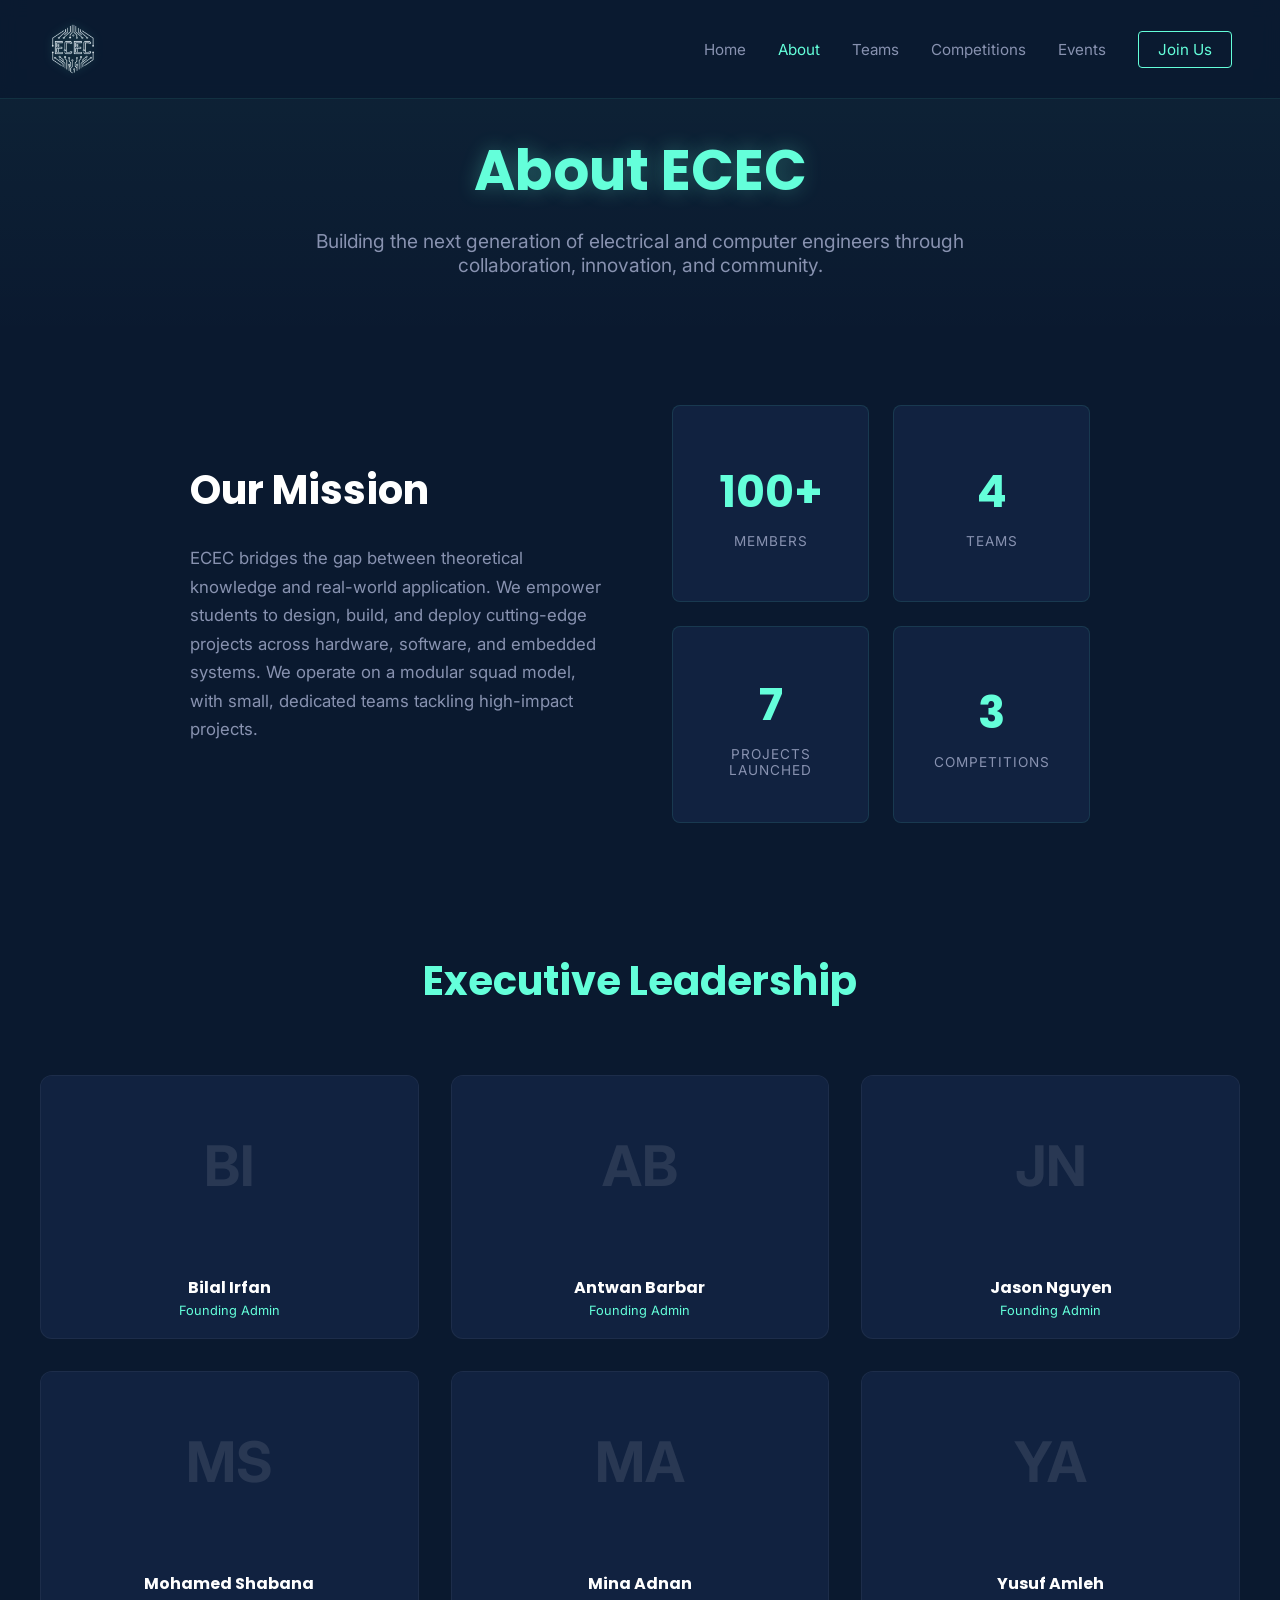
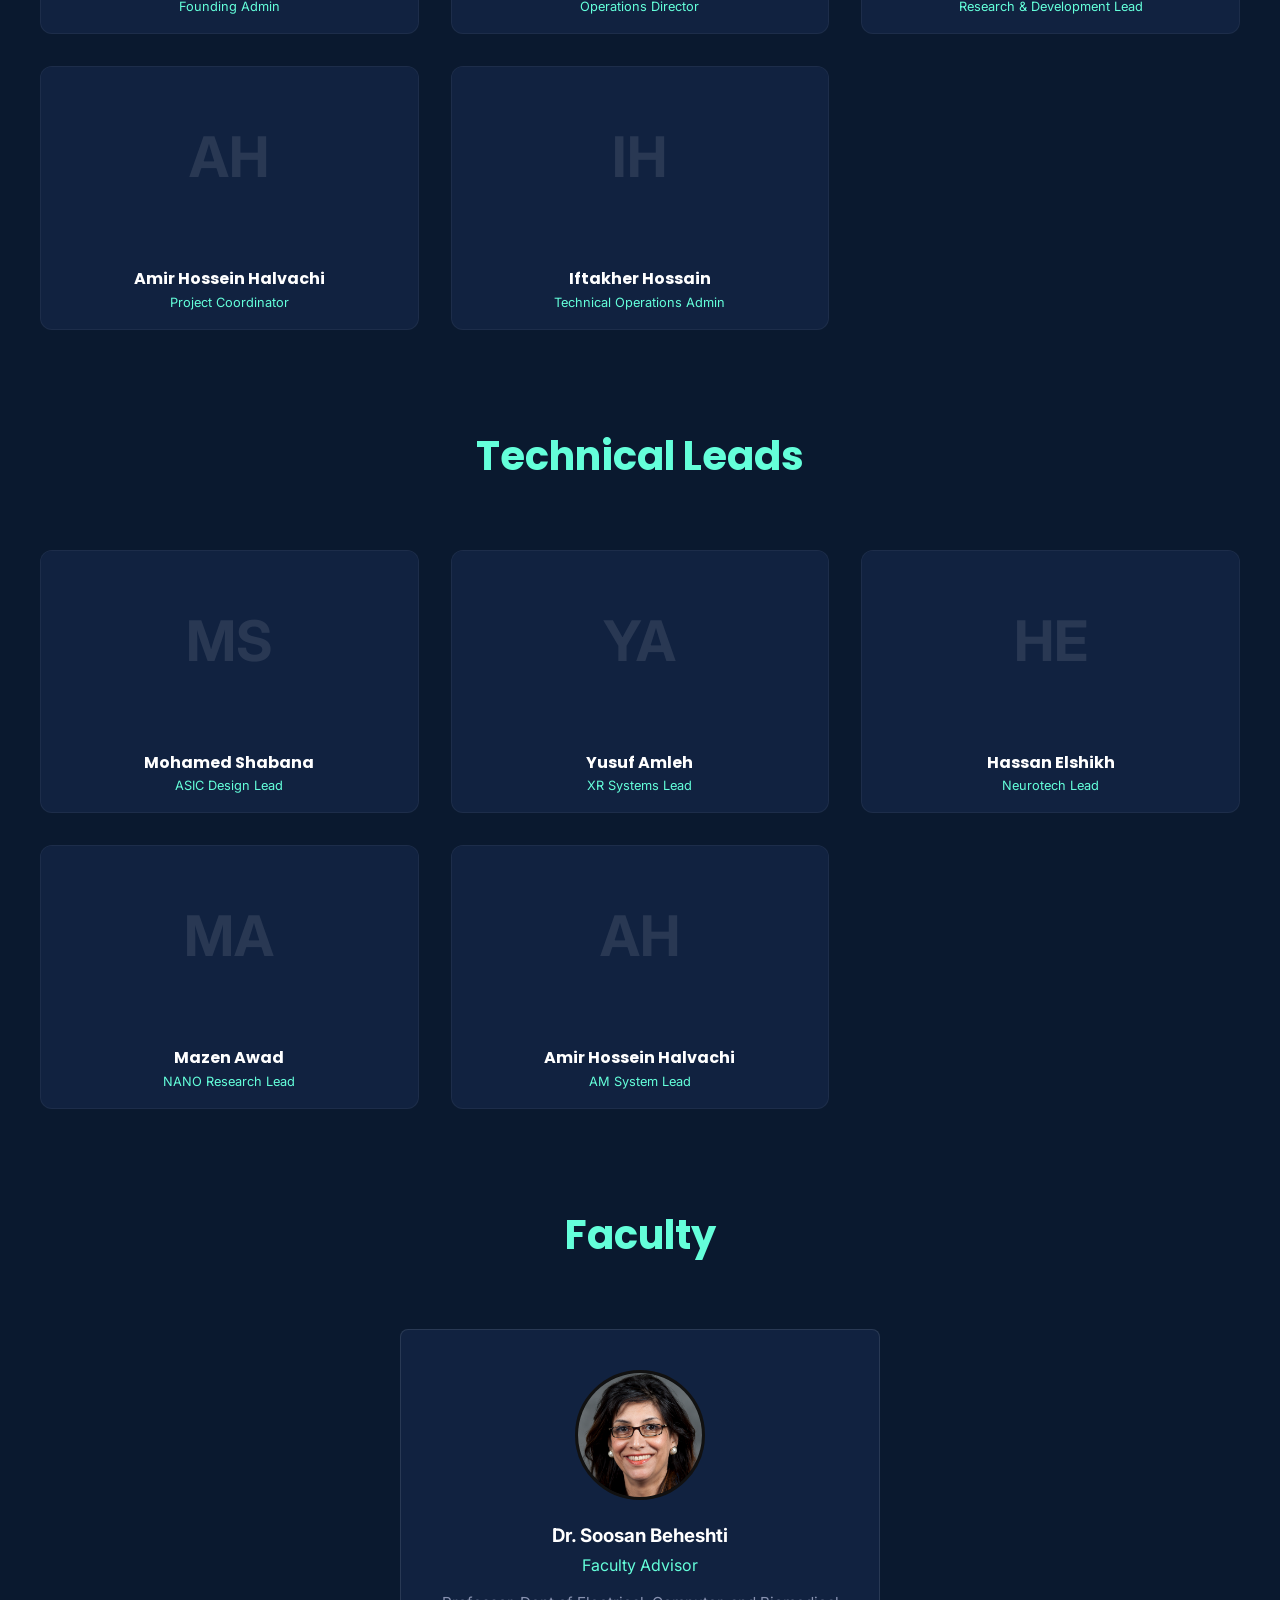
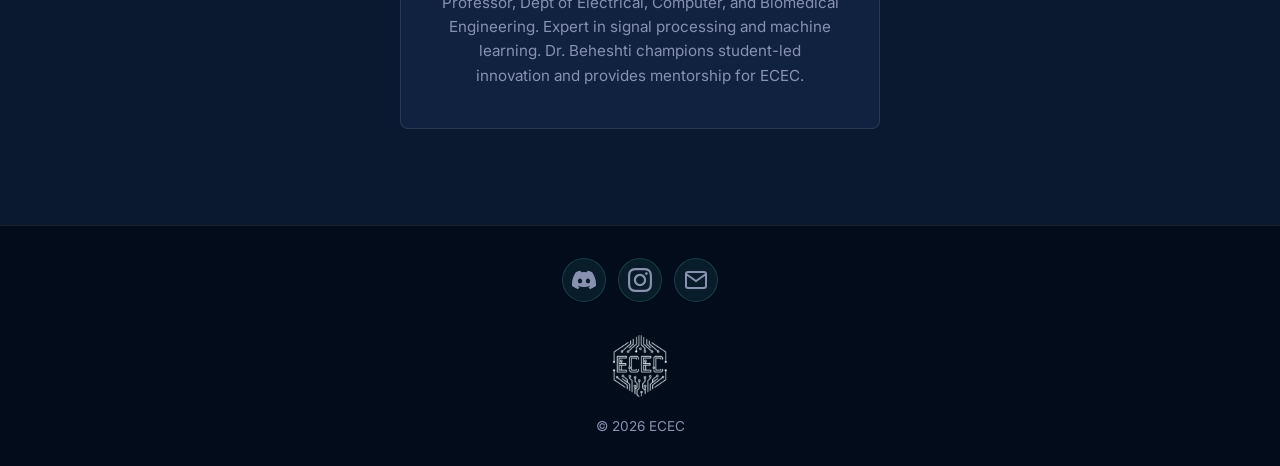
==== commit 1fdfd8a7: "feat: overhaul footer, clean up codebase, and update homepage/about - Redesigned footer to centered " ====
--- a/about.html
+++ b/about.html
@@ -52,10 +52,10 @@
                 <p>ECEC bridges the gap between theoretical knowledge and real-world application. We empower students to design, build, and deploy cutting-edge projects across hardware, software, and embedded systems. We operate on a modular squad model, with small, dedicated teams tackling high-impact projects.</p>
             </div>
             <div class="stats-grid">
-                <div class="stat-card"><div class="stat-number">23+</div><div class="stat-label">Active Members</div></div>
+                <div class="stat-card"><div class="stat-number">100+</div><div class="stat-label">Members</div></div>
                 <div class="stat-card"><div class="stat-number">4</div><div class="stat-label">Teams</div></div>
                 <div class="stat-card"><div class="stat-number">7</div><div class="stat-label">Projects Launched</div></div>
-                <div class="stat-card"><div class="stat-number">3+</div><div class="stat-label">Competitions</div></div>
+                <div class="stat-card"><div class="stat-number">3</div><div class="stat-label">Competitions</div></div>
             </div>
         </div>
     </section>
@@ -117,36 +117,8 @@
     </section>
 
     <footer class="sys-footer">
-        <div class="footer-grid">
-            <div class="footer-col brand-col">
-                <a href="index.html" class="footer-logo">
-                    <!--<img src="assets/ecec-logo.png" alt="ECEC Footer Logo" class="footer-icon">-->
-                    <span>ECEC</span>
-                </a>
-                <p class="footer-desc">Toronto Metropolitan University's hub for hardware, software, and embedded systems innovation.</p>
-                <div class="status-badge"><span class="dot"></span> SYSTEMS ONLINE</div>
-            </div>
-            <div class="footer-col">
-                <h4>NAVIGATION</h4>
-                <ul class="footer-links">
-                    <li><a href="about.html">About</a></li>
-                    <li><a href="teams.html">Teams</a></li>
-                    <li><a href="competitions.html">Competitions</a></li>
-                    <li><a href="events.html">Events</a></li>
-                </ul>
-            </div>
-            <div class="footer-col">
-                <h4>RESOURCES</h4>
-                <ul class="footer-links">
-                    <li><a href="resources/constitution.html">Club Constitution</a></li>
-                    <li><a href="resources/roadmap.html">Technical Roadmap</a></li>
-                    <li><a href="admin-login.html">Admin Uplink</a></li>
-                    <li><a href="contact.html">Report Issue</a></li>
-                </ul>
-            </div>
-            <div class="footer-col">
-                <h4>CONNECT</h4>
-                <div class="social-icons">
+        <div class="footer-center">
+            <div class="social-icons">
                     <a href="https://discord.gg/U7n7xggP3w" target="_blank" aria-label="Discord">
                         <svg width="24" height="24" viewBox="0 0 24 24" fill="currentColor"><path d="M20.317 4.37a19.791 19.791 0 0 0-4.885-1.515.074.074 0 0 0-.079.037c-.21.375-.444.864-.608 1.25a18.27 18.27 0 0 0-5.487 0 12.64 12.64 0 0 0-.617-1.25.077.077 0 0 0-.079-.037A19.736 19.736 0 0 0 3.677 4.37a.07.07 0 0 0-.032.027C.533 9.046-.32 13.58.099 18.057a.082.082 0 0 0 .031.057 19.9 19.9 0 0 0 5.993 3.03.078.078 0 0 0 .084-.028 14.09 14.09 0 0 0 1.226-1.994.076.076 0 0 0-.041-.106 13.107 13.107 0 0 1-1.872-.892.077.077 0 0 1-.008-.128 10.2 10.2 0 0 0 .372-.292.074.074 0 0 1 .077-.01c3.928 1.793 8.18 1.793 12.062 0a.074.074 0 0 1 .078.01c.12.098.246.198.373.292a.077.077 0 0 1-.006.127 12.299 12.299 0 0 1-1.873.892.077.077 0 0 0-.041.107c.36.698.772 1.362 1.225 1.993a.076.076 0 0 0 .084.028 19.839 19.839 0 0 0 6.002-3.03.077.077 0 0 0 .032-.054c.5-5.177-.838-9.674-3.549-13.66a.061.061 0 0 0-.031-.03zM8.02 15.33c-1.183 0-2.157-1.085-2.157-2.419 0-1.333.956-2.419 2.157-2.419 1.21 0 2.176 1.096 2.157 2.42 0 1.333-.956 2.418-2.157 2.418zm7.975 0c-1.183 0-2.157-1.085-2.157-2.419 0-1.333.955-2.419 2.157-2.419 1.21 0 2.176 1.096 2.157 2.42 0 1.333-.946 2.418-2.157 2.418z"/></svg>
                     </a>
@@ -157,7 +129,10 @@
                         <svg width="24" height="24" viewBox="0 0 24 24" fill="none" stroke="currentColor" stroke-width="2"><path d="M4 4h16c1.1 0 2 .9 2 2v12c0 1.1-.9 2-2 2H4c-1.1 0-2-.9-2-2V6c0-1.1.9-2 2-2z"></path><polyline points="22,6 12,13 2,6"></polyline></svg>
                     </a>
                 </div>
-                <p class="copyright">&copy; 2026 ECEC</p>
+            </div>
+            <div class="footer-brand">
+                <img src="assets/ecec-logo.png" alt="ECEC" class="footer-icon">
+                <span class="copyright">&copy; 2026 ECEC</span>
             </div>
         </div>
     </footer>
--- a/style.css
+++ b/style.css
@@ -172,15 +172,15 @@
 }
 
 .hero-buttons { display: flex; gap: 1rem; justify-content: center; }
-.btn { padding: 1rem 2.5rem; font-weight: 600; border-radius: 6px; transition: all 0.3s ease; cursor: pointer; }
+.btn { padding: 1rem 2.5rem; font-weight: 600; border-radius: 6px; transition: all 0.3s ease; cursor: pointer; min-width: 180px; text-align: center; }
 .btn.primary { background: linear-gradient(135deg, var(--neon-blue), rgba(0, 255, 255, 0.7)); color: var(--bg-color); box-shadow: 0 4px 15px rgba(100, 255, 218, 0.3); }
 .btn.primary:hover { transform: translateY(-2px); box-shadow: 0 6px 20px rgba(100, 255, 218, 0.5); }
 .btn.secondary { background: transparent; color: var(--text-color); border: 1px solid rgba(255, 255, 255, 0.2); }
 .btn.secondary:hover { border-color: var(--text-color); }
 
 /* Features Section (UPDATED) */
-.features-section { padding: 6rem 2rem; background: var(--bg-color); position: relative; z-index: 2; }
-.container { max-width: 1200px; margin: 0 auto; display: grid; grid-template-columns: repeat(auto-fit, minmax(250px, 1fr)); gap: 2rem; }
+.features-section { padding: 3rem 2rem 6rem; background: var(--bg-color); position: relative; z-index: 2; }
+.container { max-width: 900px; margin: 0 auto; display: grid; grid-template-columns: repeat(3, 1fr); gap: 2rem; }
 
 .feature-card { 
     background: var(--card-bg); 
@@ -238,127 +238,59 @@
 .sys-footer {
     background: #020C1B;
     border-top: 1px solid #222;
-    padding: 4rem 2rem 2rem;
+    padding: 2rem 2rem 2rem;
     font-size: 0.9rem;
     margin-top: auto; 
 }
 
-.footer-grid {
-    max-width: 1200px;
+.footer-center {
+    max-width: 600px;
     margin: 0 auto;
-    display: grid;
-    grid-template-columns: 2fr 1fr 1fr 1fr;
-    gap: 3rem;
-    align-items: start;
-}
-
-.footer-col { text-align: left; }
-
-/* Brand Column */
-.brand-col {
-    display: flex;
-    flex-direction: column;
-    align-items: flex-start;
-}
-
-.footer-logo {
-    font-family: var(--font-tech); /* Matches Navbar */
-    font-size: 2rem;
-    color: #fff;
-    text-decoration: none;
-    margin-bottom: 1rem;
-    display: inline-block;
+    display: flex;
+    flex-direction: column;
+    align-items: center;
+    gap: 2.5rem;
+}
+
+.footer-brand {
+    display: flex;
+    flex-direction: column;
+    align-items: center;
+    gap: 1.25rem;
+    margin-top: 2rem;
+}
+
+.social-icons {
+    display: flex;
+    gap: 0.75rem;
+    justify-content: center;
+}
+
+.social-icons a {
+    display: flex;
+    align-items: center;
+    justify-content: center;
+    width: 44px;
+    height: 44px;
+    border-radius: 50%;
+    background: rgba(100, 255, 218, 0.07);
+    border: 1px solid rgba(100, 255, 218, 0.15);
+    color: #8892B0;
     transition: 0.3s;
 }
 
-.footer-logo:hover {
+.social-icons a:hover {
+    background: rgba(100, 255, 218, 0.18);
     color: var(--neon-blue);
-    text-shadow: 0 0 15px rgba(0, 255, 255, 0.4);
-}
-
-.footer-desc {
-    color: var(--text-muted);
-    line-height: 1.6;
-    margin-bottom: 1.5rem;
-    max-width: 300px;
-}
-
-/* Connect Column (Right Aligned) */
-.footer-col:last-child {
-    text-align: right;
-    display: flex;
-    flex-direction: column;
-    align-items: flex-end;
-}
-
-.status-badge {
-    display: inline-flex;
-    align-items: center;
-    gap: 8px;
-    background: rgba(0, 255, 136, 0.05);
-    border: 1px solid rgba(0, 255, 136, 0.2);
-    padding: 6px 12px;
-    border-radius: 20px;
-    font-size: 0.75rem;
-    color: #00FF88;
-    font-weight: 600;
-}
-
-.status-badge .dot {
-    width: 6px; height: 6px;
-    background: #00FF88; border-radius: 50%;
-    box-shadow: 0 0 8px #00FF88;
-    animation: pulse 2s infinite;
-}
-
-@keyframes pulse {
-    0% { opacity: 1; }
-    50% { opacity: 0.4; }
-    100% { opacity: 1; }
-}
-
-.footer-col h4 {
-    color: #fff;
-    font-family: var(--font-heading);
-    font-size: 0.9rem;
-    margin-bottom: 1.5rem;
-    letter-spacing: 1px;
-}
-
-.footer-links { list-style: none; padding: 0; }
-.footer-links li { margin-bottom: 0.8rem; }
-.footer-links a { color: var(--text-muted); text-decoration: none; transition: 0.2s; }
-.footer-links a:hover { color: var(--neon-blue); padding-left: 5px; }
-
-.social-icons {
-    display: flex; gap: 1rem; margin-bottom: 1.5rem;
-    justify-content: flex-end;
-}
-
-.social-icons a { color: #8892B0; transition: 0.3s; }
-.social-icons a:hover { color: #fff; transform: translateY(-3px); }
-
-.copyright { color: #8892B0; font-size: 0.8rem; line-height: 1.5; }
-
-/* Responsive */
-@media (max-width: 900px) {
-    .footer-grid { grid-template-columns: 1fr 1fr; gap: 2rem; }
-    .brand-col { grid-column: span 2; }
-}
+    transform: translateY(-3px);
+}
+
+.copyright { color: #8892B0; font-size: 0.85rem; }
 
 @media (max-width: 768px) {
     .nav-links { display: none; }
     .mobile-menu-btn { display: block; }
     .hero h1 { font-size: 3rem; }
-    .footer-grid { grid-template-columns: 1fr; }
-    .brand-col { grid-column: span 1; }
-    
-    /* Reset Connect column on mobile */
-    .footer-col:last-child {
-        text-align: left;
-        align-items: flex-start;
-    }
-    .social-icons { justify-content: flex-start; }
 }
 
 /* Add this to the bottom of style.css */
@@ -441,9 +373,8 @@
 
 /* Footer Logo */
 .footer-icon {
-    height: 40px;
+    height: 64px;
     width: auto;
-    margin-right: 10px;
 }
 
 .footer-logo {
--- a/about.css
+++ b/about.css
@@ -170,6 +170,13 @@
     padding: 2.5rem;
     border-radius: 8px;
     border: 1px solid rgba(255, 255, 255, 0.1);
+    transition: all 0.3s ease;
+}
+
+.faculty-card:hover, .lab-card:hover {
+    border-color: var(--neon-blue);
+    transform: translateY(-5px);
+    box-shadow: 0 10px 30px rgba(0, 0, 0, 0.5);
 }
 
 .faculty-card-wide {
@@ -193,7 +200,7 @@
     overflow: hidden; position: relative;
 }
 
-.faculty-title { color: var(--neon-blue); margin-bottom: 1rem; font-weight: 600; }
+.faculty-title { color: var(--neon-blue); margin-top: 0.5rem; margin-bottom: 1rem; font-weight: 400; }
 .faculty-bio { font-size: 0.95rem; color: var(--text-muted); line-height: 1.6; }
 
 .lab-features {
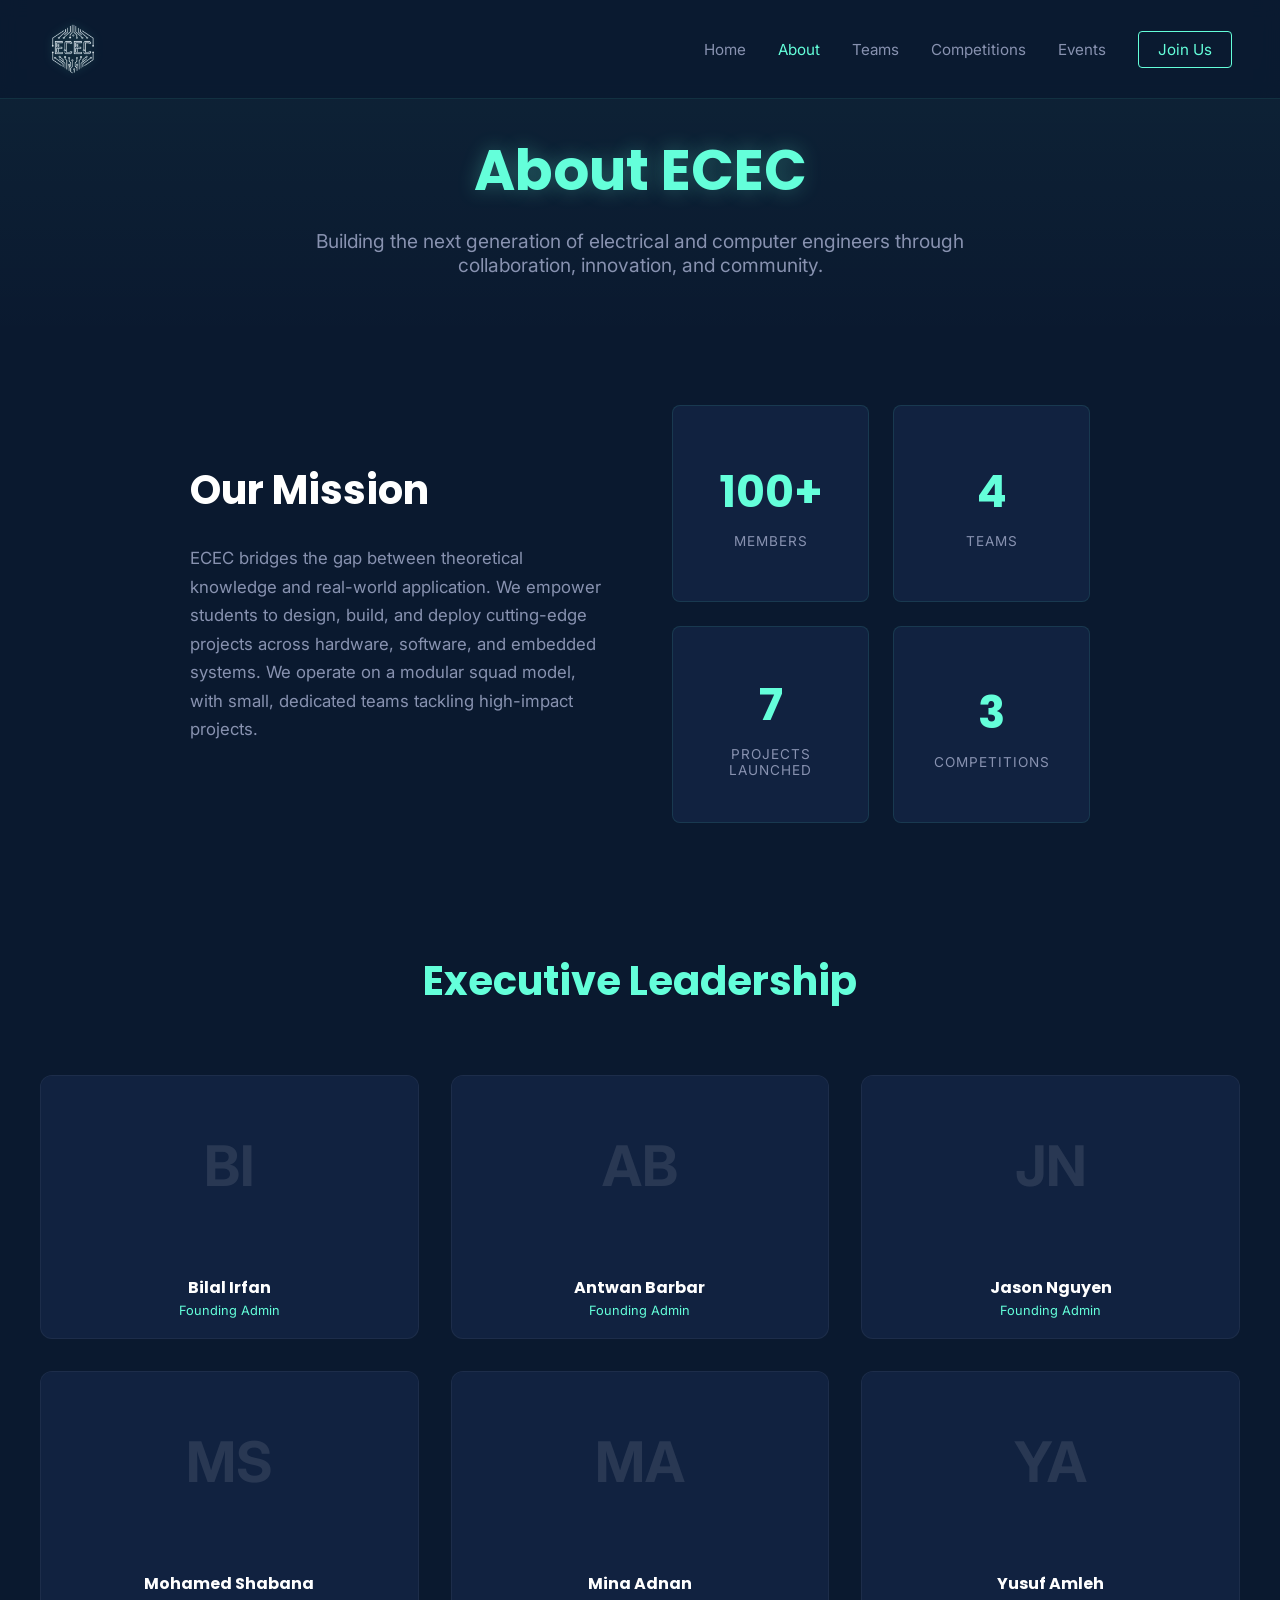
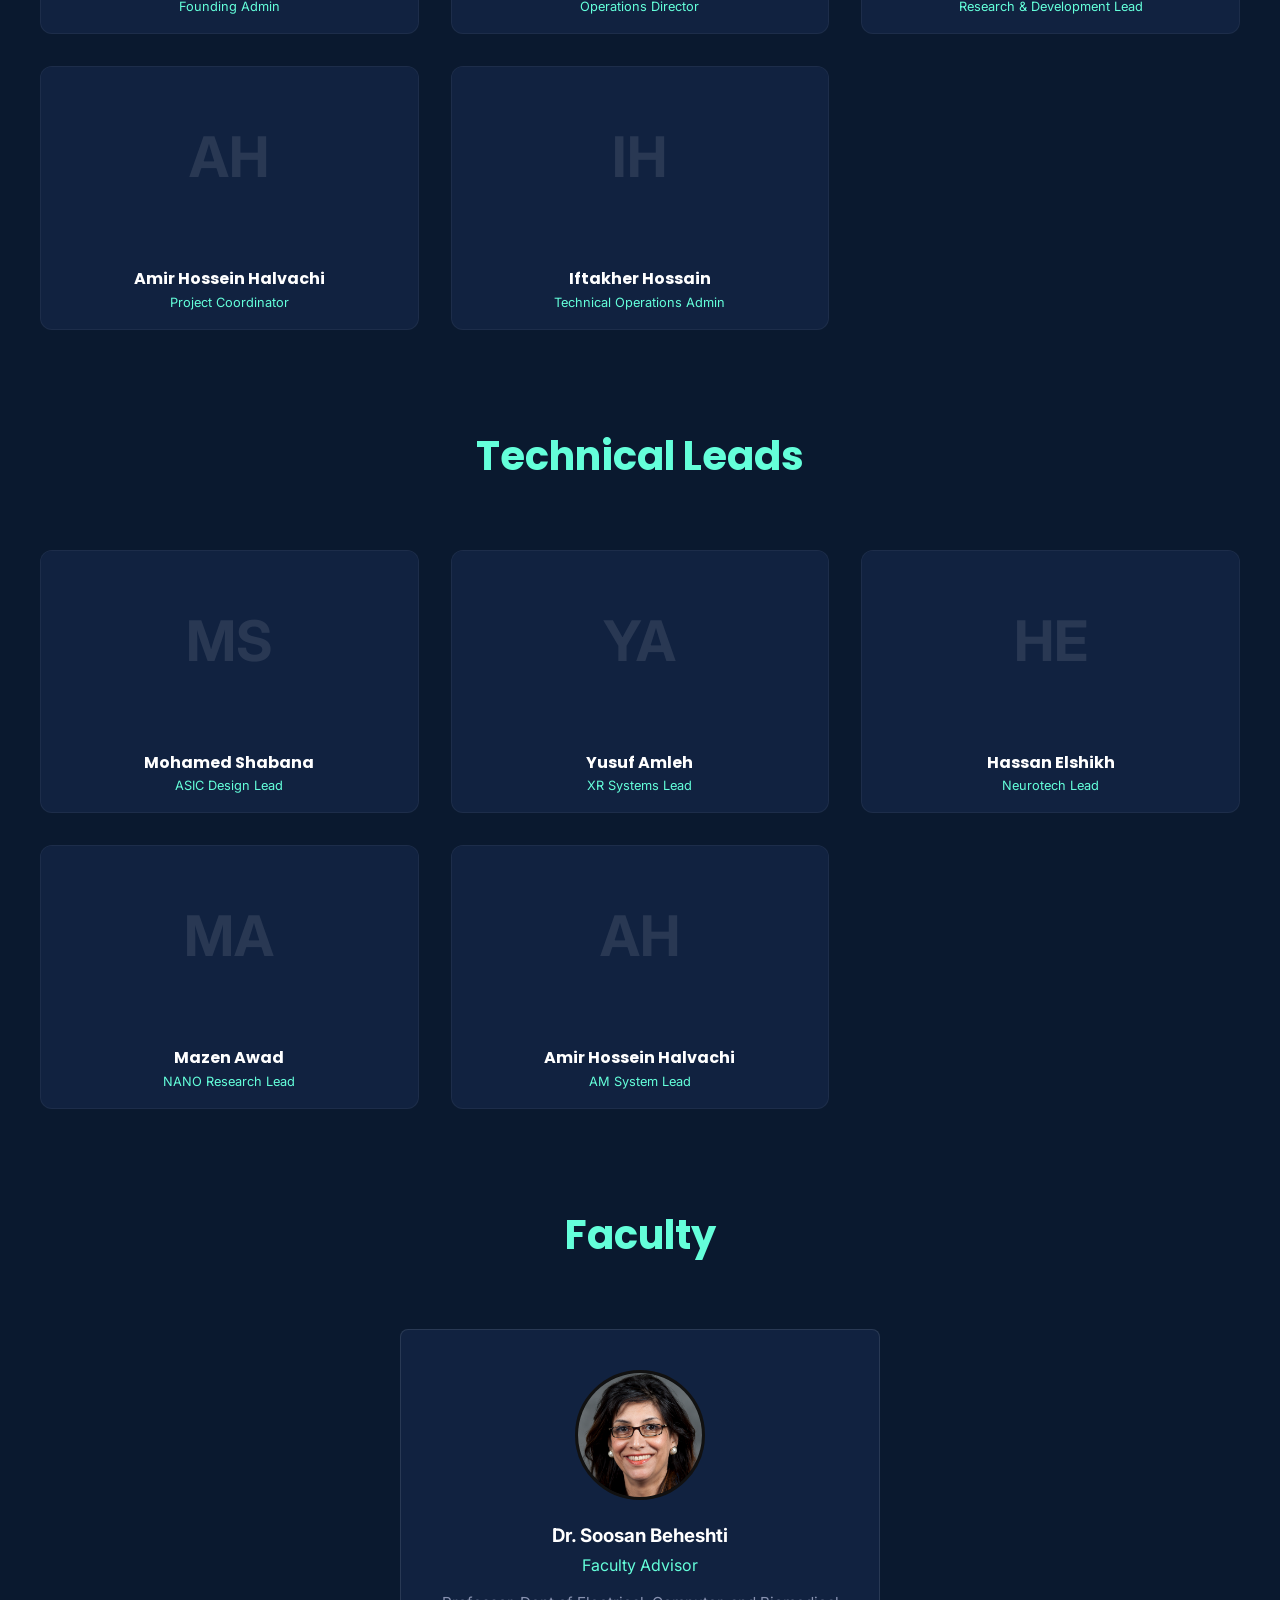
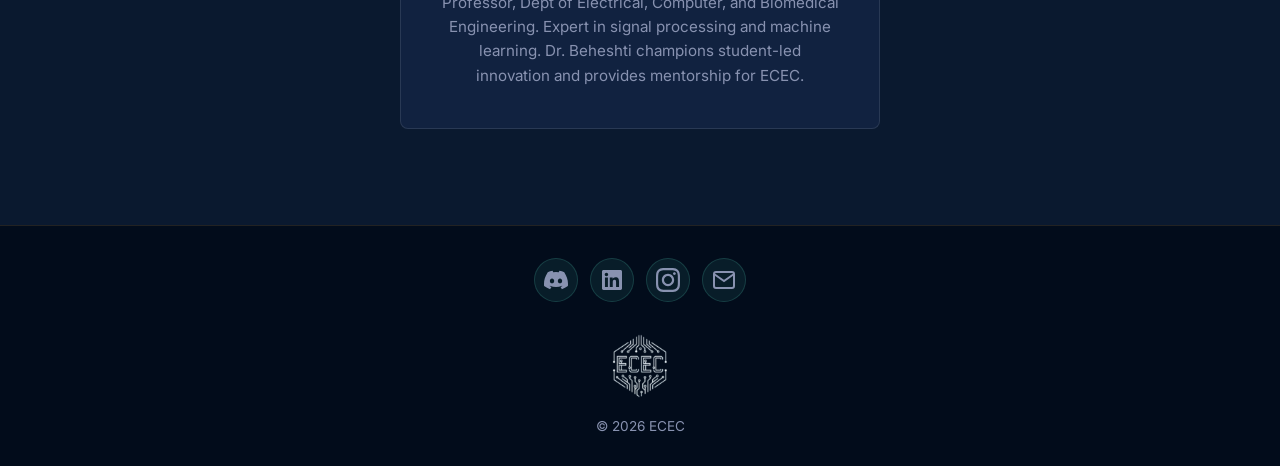
==== commit fd981809: "feat: shift tone to professional, update social links, and reorganize competitions - Replace futuris" ====
--- a/about.html
+++ b/about.html
@@ -119,8 +119,11 @@
     <footer class="sys-footer">
         <div class="footer-center">
             <div class="social-icons">
-                    <a href="https://discord.gg/U7n7xggP3w" target="_blank" aria-label="Discord">
+                    <a href="https://discord.gg/dvc9TR5KNk" target="_blank" aria-label="Discord">
                         <svg width="24" height="24" viewBox="0 0 24 24" fill="currentColor"><path d="M20.317 4.37a19.791 19.791 0 0 0-4.885-1.515.074.074 0 0 0-.079.037c-.21.375-.444.864-.608 1.25a18.27 18.27 0 0 0-5.487 0 12.64 12.64 0 0 0-.617-1.25.077.077 0 0 0-.079-.037A19.736 19.736 0 0 0 3.677 4.37a.07.07 0 0 0-.032.027C.533 9.046-.32 13.58.099 18.057a.082.082 0 0 0 .031.057 19.9 19.9 0 0 0 5.993 3.03.078.078 0 0 0 .084-.028 14.09 14.09 0 0 0 1.226-1.994.076.076 0 0 0-.041-.106 13.107 13.107 0 0 1-1.872-.892.077.077 0 0 1-.008-.128 10.2 10.2 0 0 0 .372-.292.074.074 0 0 1 .077-.01c3.928 1.793 8.18 1.793 12.062 0a.074.074 0 0 1 .078.01c.12.098.246.198.373.292a.077.077 0 0 1-.006.127 12.299 12.299 0 0 1-1.873.892.077.077 0 0 0-.041.107c.36.698.772 1.362 1.225 1.993a.076.076 0 0 0 .084.028 19.839 19.839 0 0 0 6.002-3.03.077.077 0 0 0 .032-.054c.5-5.177-.838-9.674-3.549-13.66a.061.061 0 0 0-.031-.03zM8.02 15.33c-1.183 0-2.157-1.085-2.157-2.419 0-1.333.956-2.419 2.157-2.419 1.21 0 2.176 1.096 2.157 2.42 0 1.333-.956 2.418-2.157 2.418zm7.975 0c-1.183 0-2.157-1.085-2.157-2.419 0-1.333.955-2.419 2.157-2.419 1.21 0 2.176 1.096 2.157 2.42 0 1.333-.946 2.418-2.157 2.418z"/></svg>
+                    </a>
+                    <a href="https://www.linkedin.com/company/ececmet/" target="_blank" aria-label="LinkedIn">
+                        <svg width="20" height="20" viewBox="0 0 24 24" fill="currentColor"><path d="M20.447 20.452h-3.554v-5.569c0-1.328-.027-3.037-1.852-3.037-1.853 0-2.136 1.445-2.136 2.939v5.667H9.351V9h3.414v1.561h.046c.477-.9 1.637-1.85 3.37-1.85 3.601 0 4.267 2.37 4.267 5.455v6.286zM5.337 7.433c-1.144 0-2.063-.926-2.063-2.065 0-1.138.92-2.063 2.063-2.063 1.14 0 2.064.925 2.064 2.063 0 1.139-.925 2.065-2.064 2.065zm1.782 13.019H3.555V9h3.564v11.452zM22.225 0H1.771C.792 0 0 .774 0 1.729v20.542C0 23.227.792 24 1.771 24h20.451C23.2 24 24 23.227 24 22.271V1.729C24 .774 23.2 0 22.222 0h.003z"/></svg>
                     </a>
                     <a href="https://instagram.com/ecec.met" target="_blank" aria-label="Instagram">
                         <svg width="24" height="24" viewBox="0 0 24 24" fill="currentColor"><path d="M12 2.163c3.204 0 3.584.012 4.85.07 3.252.148 4.771 1.691 4.919 4.919.058 1.265.069 1.645.069 4.849 0 3.205-.012 3.584-.069 4.849-.149 3.225-1.664 4.771-4.919 4.919-1.266.058-1.644.07-4.85.07-3.204 0-3.584-.012-4.849-.07-3.26-.149-4.771-1.699-4.919-4.92-.058-1.265-.07-1.644-.07-4.849 0-3.204.013-3.583.07-4.849.149-3.227 1.664-4.771 4.919-4.919 1.266-.057 1.645-.069 4.849-.069zm0-2.163c-3.259 0-3.667.014-4.947.072-4.358.2-6.78 2.618-6.98 6.98-.059 1.281-.073 1.689-.073 4.948 0 3.259.014 3.668.072 4.948.2 4.358 2.618 6.78 6.98 6.98 1.281.058 1.689.072 4.948.072 3.259 0 3.668-.014 4.948-.072 4.354-.2 6.782-2.618 6.979-6.98.059-1.28.073-1.689.073-4.948 0-3.259-.014-3.667-.072-4.947-.196-4.354-2.617-6.78-6.979-6.98-1.281-.059-1.69-.073-4.949-.073zm0 5.838c-3.403 0-6.162 2.759-6.162 6.162s2.759 6.163 6.162 6.163 6.162-2.759 6.162-6.163c0-3.403-2.759-6.162-6.162-6.162zm0 10.162c-2.209 0-4-1.79-4-4 0-2.209 1.791-4 4-4s4 1.791 4 4c0 2.21-1.791 4-4 4zm6.406-11.845c-.796 0-1.441.645-1.441 1.44s.645 1.44 1.441 1.44c.795 0 1.439-.645 1.439-1.44s-.644-1.44-1.439-1.44z"/></svg>
--- a/style.css
+++ b/style.css
@@ -1,4 +1,24 @@
 /* style.css - Complete Updated File */
+
+/* Shared Page Hero */
+.page-hero {
+    padding: 8rem 2rem 4rem;
+    text-align: center;
+    background: linear-gradient(180deg, rgba(100, 255, 218, 0.05) 0%, transparent 100%);
+}
+.page-hero h1 {
+    font-family: var(--font-heading);
+    font-size: 3.5rem;
+    color: var(--neon-blue);
+    text-shadow: 0 0 20px rgba(100, 255, 218, 0.3);
+    margin-bottom: 1rem;
+}
+.page-hero p {
+    font-size: 1.2rem;
+    color: var(--text-muted);
+    max-width: 700px;
+    margin: 0 auto;
+}
 
 /* Variables */
 :root {
@@ -290,7 +310,11 @@
 @media (max-width: 768px) {
     .nav-links { display: none; }
     .mobile-menu-btn { display: block; }
+    .hero { padding: 0 2.5rem; }
     .hero h1 { font-size: 3rem; }
+    .hero-buttons { flex-direction: column; align-items: center; }
+    .btn { min-width: 0; width: 100%; max-width: 280px; }
+    .container { grid-template-columns: 1fr; }
 }
 
 /* Add this to the bottom of style.css */
@@ -301,7 +325,7 @@
         display: flex; /* Keep flex for layout */
         flex-direction: column;
         position: absolute;
-        top: 70px; /* Push below navbar */
+        top: 85px; /* Push below navbar */
         right: 0;
         width: 100%;
         background: rgba(17, 34, 64, 0.98); /* Dark background */
--- a/about.css
+++ b/about.css
@@ -1,26 +1,6 @@
 /* about.css - Complete File */
 
 /* Page Hero */
-.page-hero {
-    padding: 8rem 2rem 4rem;
-    text-align: center;
-    background: linear-gradient(180deg, rgba(100, 255, 218, 0.05) 0%, transparent 100%);
-}
-
-.page-hero h1 {
-    font-family: var(--font-heading);
-    font-size: 3.5rem;
-    color: var(--neon-blue);
-    text-shadow: 0 0 20px rgba(100, 255, 218, 0.3);
-    margin-bottom: 1rem;
-}
-
-.page-hero p {
-    font-size: 1.2rem;
-    color: var(--text-muted);
-    max-width: 700px;
-    margin: 0 auto;
-}
 
 /* Mission Section - SIDE BY SIDE LAYOUT */
 .mission-section { padding: 4rem 2rem; }
@@ -278,6 +258,8 @@
 @media (max-width: 968px) {
     .mission-layout { grid-template-columns: 1fr; gap: 3rem; }
     .faculty-grid { grid-template-columns: 1fr; }
+    .stats-grid { grid-template-columns: 1fr 1fr; gap: 1rem; }
+    .stat-card { padding: 1.5rem 1rem; }
     
     /* On mobile, people rows naturally stack, but grid scroll stays */
     .people-grid { width: auto; flex-wrap: nowrap; overflow-x: auto; }
